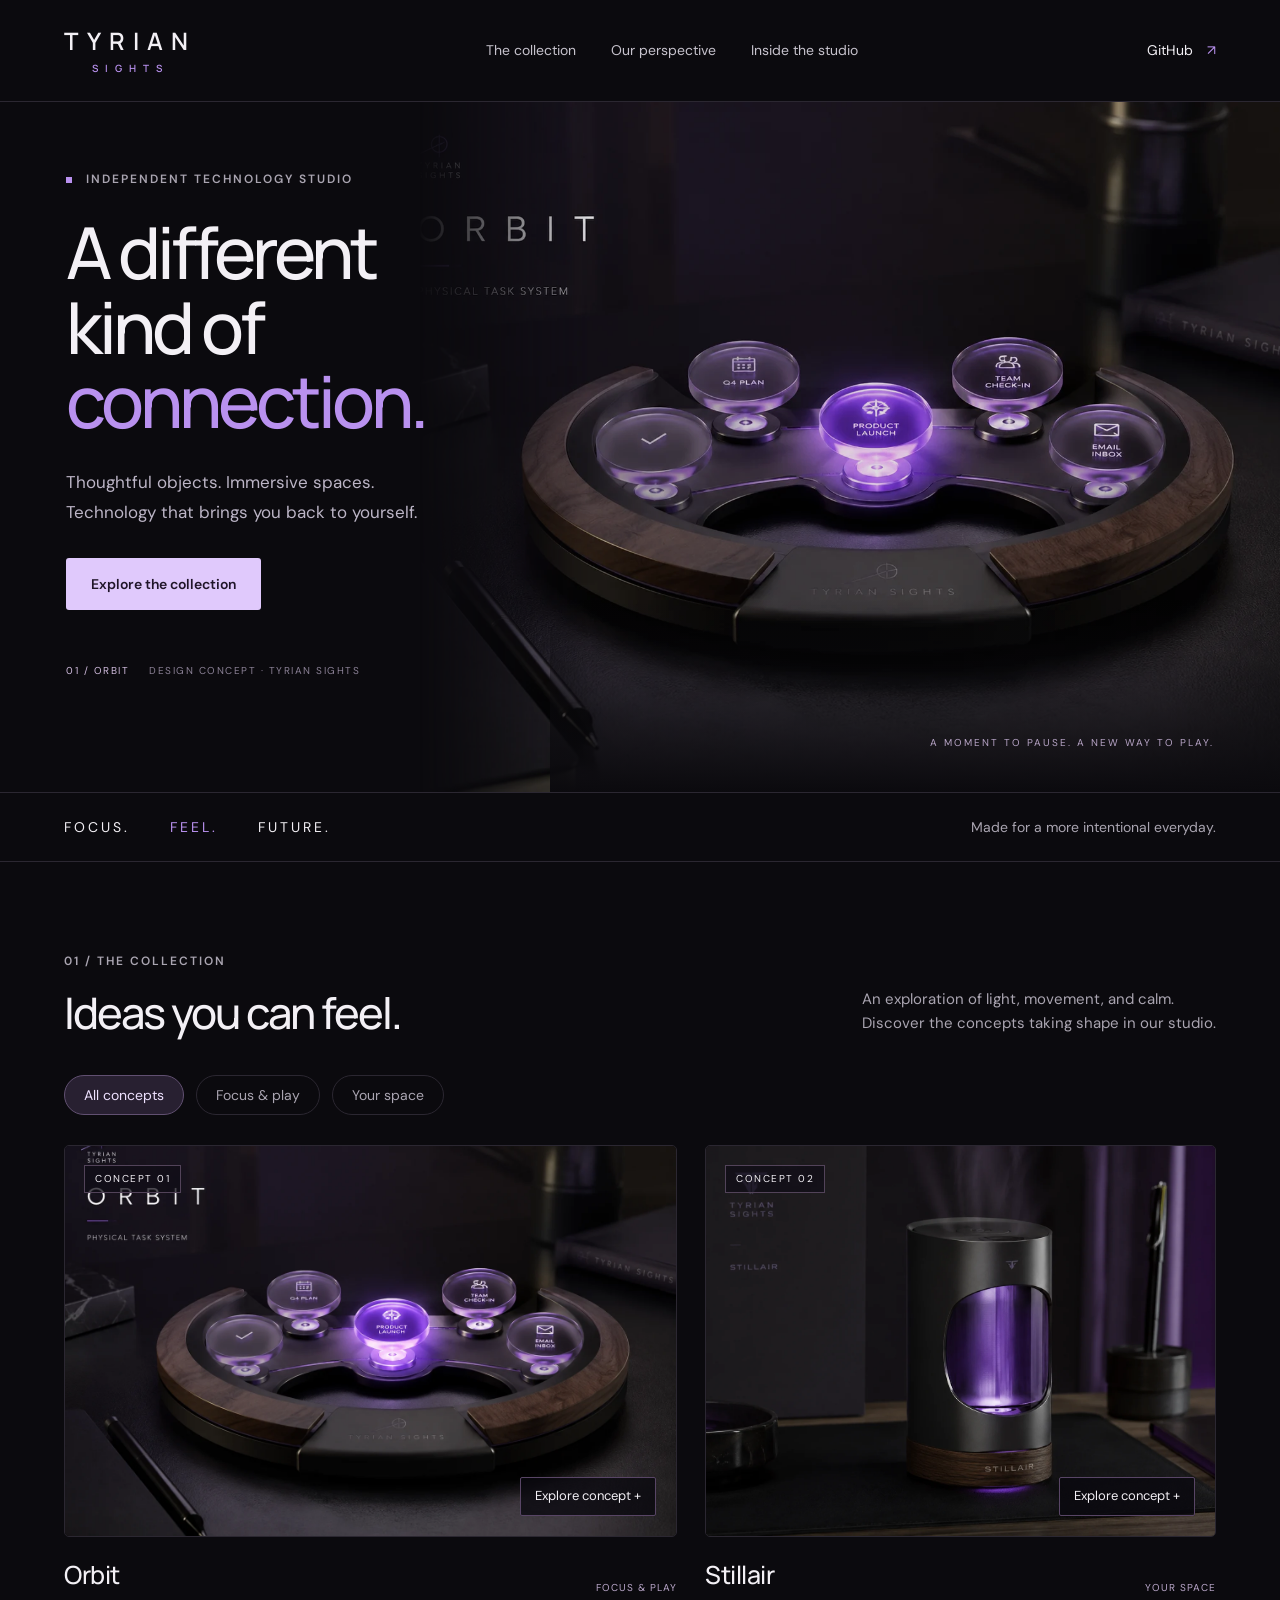
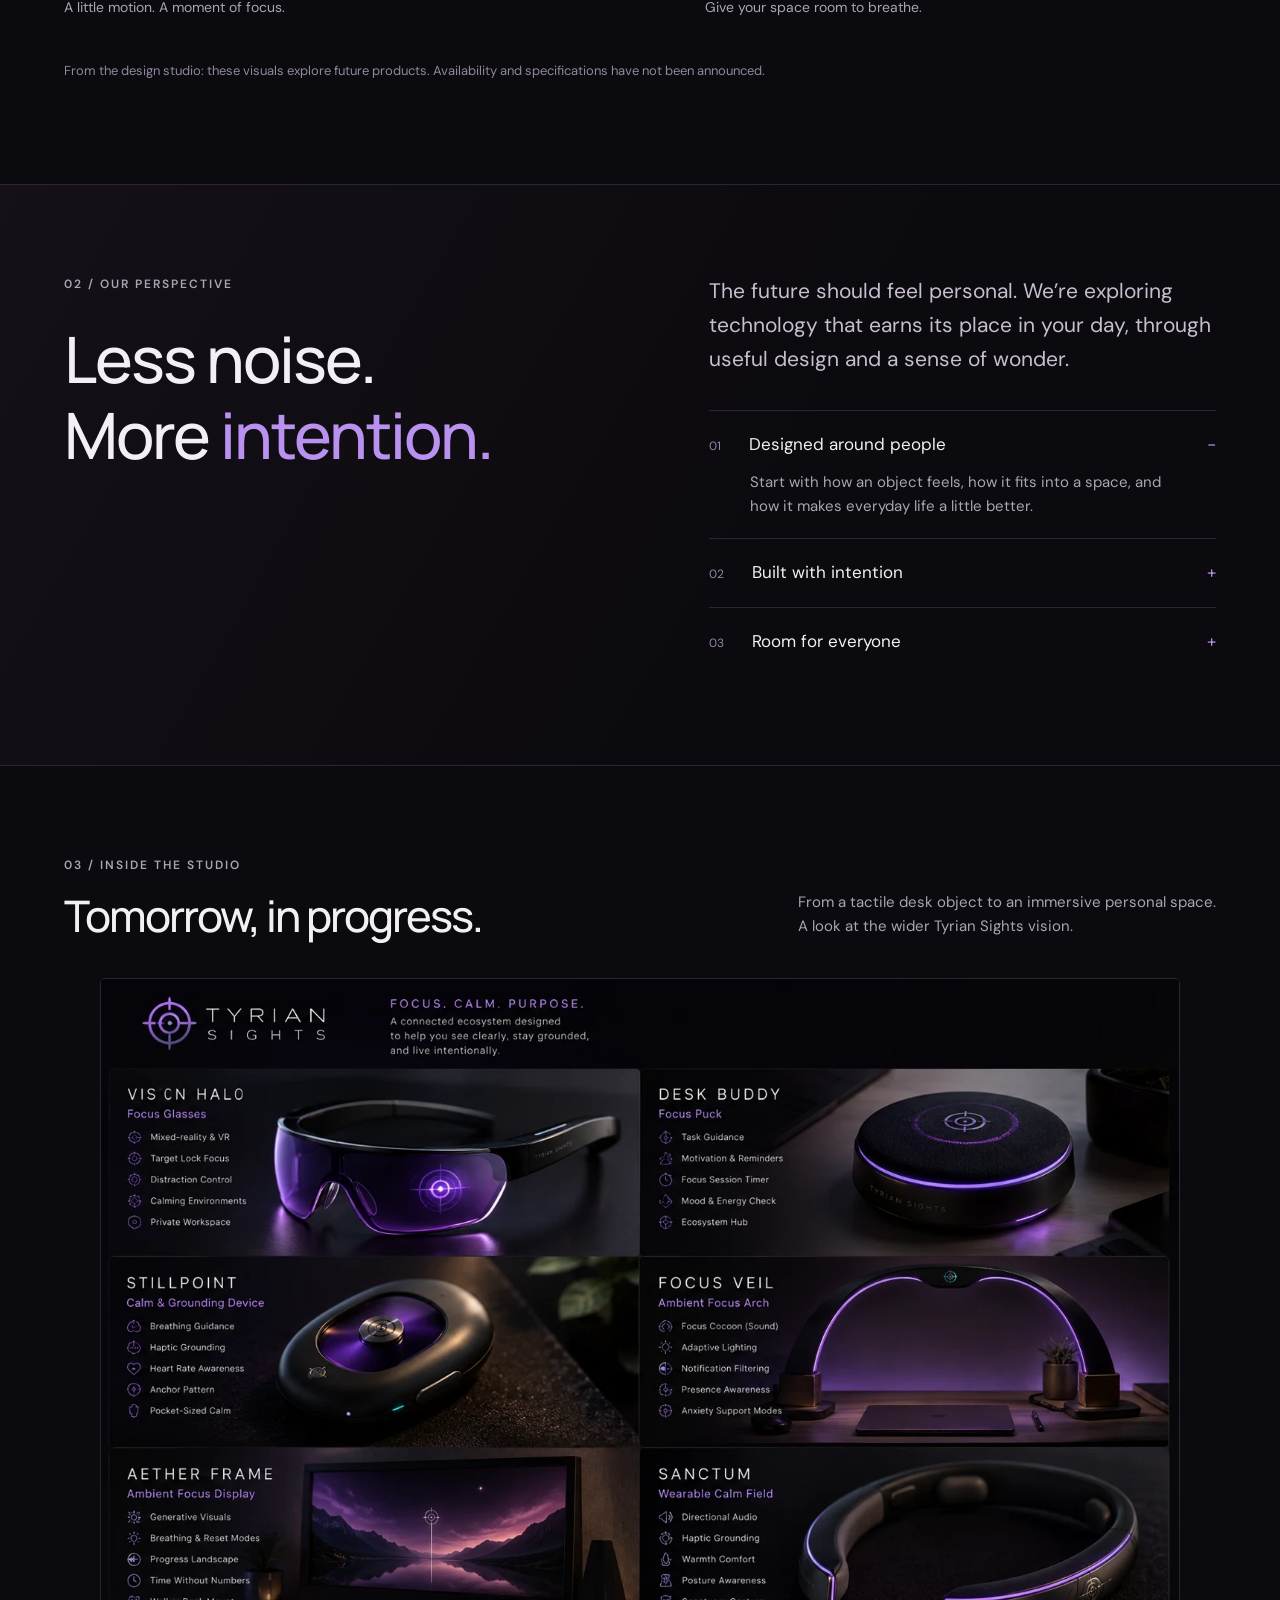
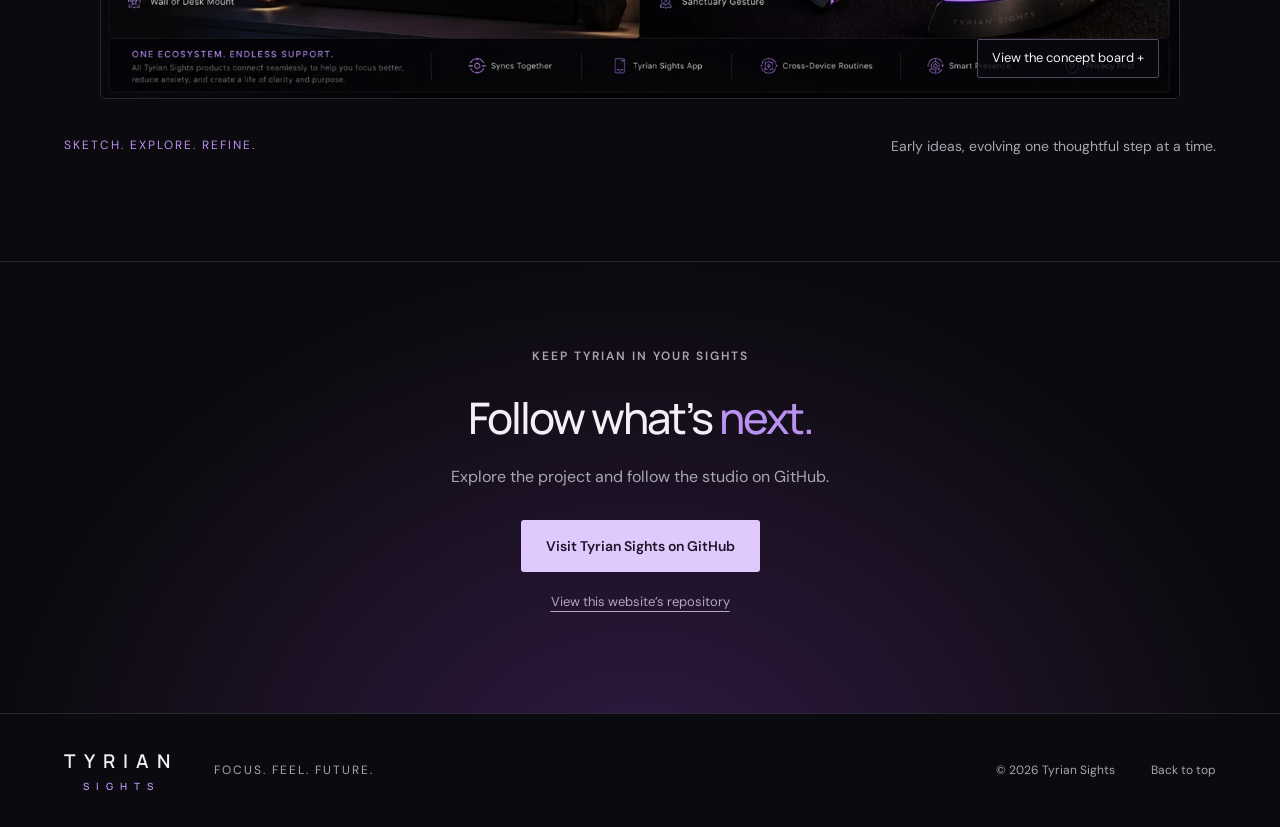
==== docs/index.html @ 35b5b43b "Build responsive Tyrian Sights concept website with supplied artwork" ====
<!doctype html>
<html lang="en"><head><meta charset="utf-8"><meta name="viewport" content="width=device-width,initial-scale=1"><meta name="theme-color" content="#0b0a0e"><title>Tyrian Sights — Focus. Feel. Future.</title><meta name="description" content="Explore Tyrian Sights: thoughtful technology, tactile objects, and future-facing concepts for your personal space."><link rel="icon" href="data:image/svg+xml,%3Csvg xmlns='http://www.w3.org/2000/svg' viewBox='0 0 32 32'%3E%3Crect width='32' height='32' rx='8' fill='%2366023c'/%3E%3Cpath d='M7 9h18v4h-7v13h-4V13H7z' fill='%23efe8ff'/%3E%3C/svg%3E"><link rel="stylesheet" href="style.css"><script src="app.js" defer></script></head>
<body><a class="skip" href="#main">Skip to content</a><header><a class="wordmark" href="#" aria-label="Tyrian Sights home">TYRIAN<span>SIGHTS</span></a><button id="menu" aria-controls="navigation" aria-expanded="false">Menu</button><nav id="navigation" aria-label="Main navigation"><a href="#collection">The collection</a><a href="#philosophy">Our perspective</a><a href="#studio">Inside the studio</a></nav><a class="github" href="https://github.com/TyrianSights" target="_blank" rel="noopener">GitHub <span aria-hidden="true">↗</span></a></header>
<main id="main"><section class="hero"><div class="hero-copy"><p class="eyebrow"><span></span> INDEPENDENT TECHNOLOGY STUDIO</p><h1>A different<br>kind of<br><em>connection.</em></h1><p class="intro">Thoughtful objects. Immersive spaces.<br>Technology that brings you back to yourself.</p><a class="button primary" href="#collection">Explore the collection</a><div class="hero-note"><span>01 / ORBIT</span><span>DESIGN CONCEPT · TYRIAN SIGHTS</span></div></div><div class="hero-art"><img src="assets/orbit.webp" alt="Tyrian Sights Orbit concept: violet illuminated spheres arranged around a dark circular wood-trimmed base" fetchpriority="high" width="1448" height="1086"><span class="art-caption">A MOMENT TO PAUSE. A NEW WAY TO PLAY.</span></div></section>
<div class="manifesto-strip"><span>FOCUS.</span><span>FEEL.</span><span>FUTURE.</span><p>Made for a more intentional everyday.</p></div>
<section id="collection" class="section collection"><div class="section-head"><div><p class="eyebrow">01 / THE COLLECTION</p><h2>Ideas you can feel.</h2></div><p>An exploration of light, movement, and calm.<br>Discover the concepts taking shape in our studio.</p></div><div class="filters" role="group" aria-label="Filter concepts"><button class="active" data-filter="all" aria-pressed="true">All concepts</button><button data-filter="focus" aria-pressed="false">Focus & play</button><button data-filter="space" aria-pressed="false">Your space</button></div><div class="products"><article data-category="focus" class="product large"><button class="image-button" data-product="orbit" aria-label="Explore Orbit concept"><img src="assets/orbit.webp" alt="Orbit illuminated tactile concept" width="1448" height="1086" loading="lazy"><span class="badge">CONCEPT 01</span><span class="view">Explore concept +</span></button><div class="product-meta"><div><h3>Orbit</h3><p>A little motion. A moment of focus.</p></div><span>FOCUS & PLAY</span></div></article><article data-category="space" class="product"><button class="image-button" data-product="stillair" aria-label="Explore Stillair concept"><img src="assets/stillair.webp" alt="Stillair black cylindrical concept with a purple illuminated window on a desk" width="1448" height="1086" loading="lazy"><span class="badge">CONCEPT 02</span><span class="view">Explore concept +</span></button><div class="product-meta"><div><h3>Stillair</h3><p>Give your space room to breathe.</p></div><span>YOUR SPACE</span></div></article></div><p class="availability">From the design studio: these visuals explore future products. Availability and specifications have not been announced.</p></section>
<section id="philosophy" class="philosophy section"><div><p class="eyebrow">02 / OUR PERSPECTIVE</p><h2>Less noise.<br>More <em>intention.</em></h2></div><div class="principles"><p class="lead">The future should feel personal. We’re exploring technology that earns its place in your day, through useful design and a sense of wonder.</p><details open><summary><span>01</span> Designed around people</summary><p>Start with how an object feels, how it fits into a space, and how it makes everyday life a little better.</p></details><details><summary><span>02</span> Built with intention</summary><p>Consider materials, usefulness, and longevity from the first sketch. Make fewer things, with more care.</p></details><details><summary><span>03</span> Room for everyone</summary><p>Inclusive thinking belongs in the design process. Different perspectives help us imagine more useful possibilities.</p></details></div></section>
<section id="studio" class="section studio"><div class="section-head"><div><p class="eyebrow">03 / INSIDE THE STUDIO</p><h2>Tomorrow, in progress.</h2></div><p>From a tactile desk object to an immersive personal space.<br>A look at the wider Tyrian Sights vision.</p></div><button class="studio-image image-button" data-product="collection" aria-label="Open the Tyrian Sights concept board"><img src="assets/collection.webp" alt="Tyrian Sights concept board featuring Vision Halo, Desk Buddy, Stillpoint, Focus Veil, Aether Frame, and Sanctum" width="1536" height="1024" loading="lazy"><span class="view">View the concept board +</span></button><div class="studio-footer"><span>SKETCH. EXPLORE. REFINE.</span><p>Early ideas, evolving one thoughtful step at a time.</p></div></section>
<section class="connect section"><p class="eyebrow">KEEP TYRIAN IN YOUR SIGHTS</p><h2>Follow what’s <em>next.</em></h2><p>Explore the project and follow the studio on GitHub.</p><a class="button primary" href="https://github.com/TyrianSights" target="_blank" rel="noopener">Visit Tyrian Sights on GitHub</a><a class="repo-link" href="https://github.com/TyrianSights/tyriansights.github.io" target="_blank" rel="noopener">View this website’s repository</a></section></main>
<footer><a class="wordmark" href="#">TYRIAN<span>SIGHTS</span></a><p>FOCUS. FEEL. FUTURE.</p><span>© <span id="year">2026</span> Tyrian Sights</span><a href="#main">Back to top</a></footer>
<dialog id="concept-dialog" aria-labelledby="dialog-title"><button class="close" aria-label="Close concept details">×</button><img id="dialog-image" alt=""><div class="dialog-copy"><p class="eyebrow">TYRIAN SIGHTS / DESIGN EXPLORATION</p><h2 id="dialog-title"></h2><p id="dialog-description"></p><p class="availability">Concept imagery. Features, materials, and availability remain in development.</p></div></dialog></body></html>
---- docs/style.css ----
@import url('https://fonts.googleapis.com/css2?family=DM+Sans:wght@400;500;600;700&family=Manrope:wght@400;500;600;700;800&display=swap');
:root{color-scheme:dark;--bg:#0b0a0e;--text:#f3f0f5;--muted:#aaa5b1;--line:#2b2731;--accent:#b991ef}*{box-sizing:border-box}html{scroll-behavior:smooth;scroll-padding-top:95px}body{margin:0;background:var(--bg);color:var(--text);font-family:'DM Sans',sans-serif;font-size:16px;line-height:1.6}a{color:inherit;text-decoration:none}button{font:inherit;cursor:pointer}button,a,summary{-webkit-tap-highlight-color:transparent}a:focus-visible,button:focus-visible,summary:focus-visible{outline:2px solid var(--accent);outline-offset:6px}button{color:inherit}header{height:102px;padding:0 5%;display:flex;align-items:center;gap:50px;border-bottom:1px solid var(--line);background:var(--bg)}.wordmark{font-family:Manrope,sans-serif;font-size:24px;letter-spacing:8px;font-weight:600;line-height:1.2}.wordmark span{display:block;font-size:10px;letter-spacing:7px;text-align:center;color:var(--accent);margin-top:7px}nav{display:flex;gap:35px;margin:auto;font-size:14px;color:#c7c3cd}nav a:hover,.github:hover{color:var(--accent)}.github{font-size:14px}.github span{margin-left:10px;color:var(--accent)}#menu{display:none}.hero{max-width:1800px;margin:auto;min-height:690px;display:grid;grid-template-columns:43% 57%;position:relative;overflow:hidden}.hero-copy{padding:68px 0 42px 12%;z-index:1}.eyebrow{font-size:12px;font-weight:600;letter-spacing:2px;color:var(--muted);margin:0 0 26px}.eyebrow span{display:inline-block;width:6px;height:6px;background:var(--accent);margin-right:9px}.hero h1{font-family:Manrope,sans-serif;font-size:clamp(56px,5.6vw,90px);line-height:1.04;letter-spacing:-4px;font-weight:500;margin:0 0 28px}em{font-style:normal;color:var(--accent)}.intro{color:#bcb5c6;font-size:17px;line-height:1.8;margin-bottom:30px}.button{display:inline-flex;align-items:center;justify-content:center;padding:15px 25px;font-size:14px;font-weight:600;border-radius:3px;transition:background .2s,transform .2s}.primary{background:#e0c9fc;color:#201529}.primary:hover{background:#f0e1ff;transform:translateY(-2px)}.hero-art{position:relative;align-self:stretch;display:flex;align-items:center}.hero-art img{width:118%;height:100%;object-fit:cover;object-position:60% center;position:absolute;right:0;opacity:.88;mask-image:linear-gradient(to right,transparent,black 20%)}.hero-art:after{content:'';position:absolute;inset:0;pointer-events:none;background:linear-gradient(0deg,var(--bg),transparent 28%)}.hero-note{margin-top:53px;display:flex;gap:20px;font-size:10px;letter-spacing:1.5px;color:#8b8196}.hero-note span:first-child{color:#d2bddf}.art-caption{position:absolute;bottom:41px;right:9%;font-size:10px;letter-spacing:2px;z-index:1;color:#b7a4c6}.manifesto-strip{border-top:1px solid var(--line);border-bottom:1px solid var(--line);display:flex;align-items:center;gap:40px;padding:23px 5%;font-size:14px;letter-spacing:3px}.manifesto-strip span:nth-child(2){color:var(--accent)}.manifesto-strip p{margin:0 0 0 auto;color:var(--muted);font-size:14px;letter-spacing:0}.section{padding:90px 5%;max-width:1600px;margin:auto}.section-head{display:flex;align-items:end;justify-content:space-between;gap:30px;margin-bottom:36px}.section-head .eyebrow{margin-bottom:15px}h2{font-family:Manrope,sans-serif;font-size:clamp(34px,3.4vw,54px);font-weight:500;letter-spacing:-2px;line-height:1.2;margin:0}.section-head>p{color:var(--muted);font-size:15px;margin:0 0 4px}.filters{display:flex;gap:12px;margin:30px 0}.filters button{background:transparent;border:1px solid var(--line);padding:8px 19px;border-radius:30px;color:var(--muted);font-size:14px}.filters button.active{background:#282031;border-color:#615071;color:#eee1ff}.products{display:grid;grid-template-columns:1.2fr 1fr;gap:28px}.image-button{border:1px solid var(--line);padding:0;position:relative;background:#131116;display:block;width:100%;overflow:hidden;text-align:left;border-radius:5px}.image-button img{display:block;width:100%;height:390px;object-fit:cover;transition:transform .6s}.image-button:hover img{transform:scale(1.025)}.badge{position:absolute;top:19px;left:19px;background:#100d17b8;border:1px solid #524359;padding:5px 10px;font-size:10px;letter-spacing:1.5px}.view{position:absolute;bottom:20px;right:20px;font-size:13px;background:#0a080fc9;border:1px solid #584565;padding:8px 14px;border-radius:2px}.product-meta{display:flex;justify-content:space-between;align-items:center;padding:20px 0}h3{font:500 25px Manrope,sans-serif;margin:0 0 4px;letter-spacing:-.5px}.product-meta p{margin:0;color:var(--muted);font-size:14px}.product-meta>span{font-size:10px;letter-spacing:1px;color:#baa7ca}.availability{font-size:13px;color:#92879d;margin-top:22px;max-width:800px}.philosophy{border-top:1px solid var(--line);border-bottom:1px solid var(--line);display:grid;grid-template-columns:1fr 1fr;gap:12%;background:linear-gradient(120deg,#161019,var(--bg) 60%)}.philosophy h2{font-size:clamp(45px,5vw,70px)}.lead{font-size:21px;line-height:1.6;color:#c8becf;margin-top:0;margin-bottom:34px}details{border-top:1px solid var(--line);padding:20px 0}summary{font-size:17px;cursor:pointer;list-style:none}summary:after{content:'+';float:right;color:var(--accent)}details[open] summary:after{content:'−'}summary span{font-size:12px;color:#9a83ab;margin-right:23px}details p{color:var(--muted);font-size:15px;margin:12px 28px 0 41px}.studio-image{max-width:1080px;margin:auto}.studio-image img{height:auto}.studio-footer{display:flex;justify-content:space-between;align-items:center;margin-top:22px}.studio-footer span{font-size:12px;letter-spacing:2px;color:var(--accent)}.studio-footer p{font-size:14px;color:var(--muted)}.connect{text-align:center;border-top:1px solid var(--line);padding-block:85px 100px;background:radial-gradient(ellipse at 50% 120%,#321a43,transparent 70%)}.connect>p:not(.eyebrow){color:var(--muted);margin:20px 0 30px}.repo-link{display:block;font-size:13px;color:#b6a6c1;text-decoration:underline;text-underline-offset:5px;margin-top:20px}footer{padding:35px 5%;border-top:1px solid var(--line);display:flex;align-items:center;gap:36px;font-size:12px;color:var(--muted)}footer .wordmark{font-size:19px;color:var(--text)}footer p{letter-spacing:2px;margin-right:auto}dialog{border:1px solid #5a456b;border-radius:8px;padding:0;background:#100d15;color:var(--text);width:min(850px,92vw);max-height:90vh}dialog::backdrop{background:#000c;backdrop-filter:blur(8px)}dialog>img{display:block;width:100%;max-height:54vh;object-fit:contain;background:#09080b}.dialog-copy{padding:30px}.dialog-copy .eyebrow{margin-bottom:13px}.dialog-copy>p{color:var(--muted)}.close{position:absolute;right:15px;top:15px;border:1px solid #867190;background:#100d15;border-radius:50%;width:42px;height:42px;font-size:27px;z-index:2}.skip{position:fixed;left:20px;top:-100px;background:var(--accent);color:#111;padding:10px;z-index:10}.skip:focus{top:10px}[hidden]{display:none!important}body.modal-open{overflow:hidden}@media(min-width:1600px){.hero{min-height:790px}.hero-copy{padding-top:100px}}@media(max-width:900px){header{gap:25px}nav{gap:20px}.hero{min-height:620px;grid-template-columns:49% 51%}.hero h1{font-size:60px;letter-spacing:-3px}.hero-copy{padding-top:60px}.hero-art img{width:130%;object-position:62%}.hero-note{flex-direction:column;gap:5px}.art-caption{display:none}.section{padding-block:65px}.section-head{align-items:start;flex-direction:column;gap:20px}.image-button img{height:300px}.studio-image img{height:auto}.product-meta{align-items:start;gap:12px;flex-direction:column}.philosophy{gap:8%}.manifesto-strip{gap:20px}.manifesto-strip p{font-size:12px}footer{flex-wrap:wrap}footer p{display:none}footer>span{margin-left:auto}}@media(max-width:600px){header{height:84px;padding-inline:6%;gap:20px}.wordmark{font-size:21px}.github{margin-left:auto}.hero{display:flex;flex-direction:column;min-height:0}.hero-copy{padding:45px 6% 0}.hero h1{font-size:62px}.hero h1 br:nth-child(2){display:none}.eyebrow{font-size:10px;letter-spacing:1.5px}.hero-note{margin-top:27px;flex-direction:row;font-size:9px}.hero-art{height:340px;margin-top:12px}.hero-art img{width:100%;height:100%;object-position:center;mask-image:linear-gradient(to bottom,transparent,black 12%)}.intro{font-size:16px}.manifesto-strip{justify-content:space-between;padding:20px 6%;font-size:12px;gap:10px}.manifesto-strip p{display:none}.section{padding:55px 6%}.section-head>p br{display:none}.products{grid-template-columns:1fr;gap:24px}.image-button img{height:auto}.product-meta{flex-direction:row;align-items:center}.product-meta>span{font-size:9px}.filters{gap:7px}.filters button{padding:8px 13px;font-size:13px}.philosophy{grid-template-columns:1fr;gap:35px}.philosophy h2{font-size:48px}.lead{font-size:19px}.studio-footer{flex-direction:column;align-items:start}.studio-footer p{margin:8px 0}.studio-image .view{font-size:11px;bottom:10px;right:10px}.connect h2{font-size:38px}footer{padding:30px 6%;gap:25px}footer>a:last-child{width:100%}#menu{display:block;background:transparent;border:0;color:var(--muted);font-size:13px;padding:10px 0;margin-left:auto}.github{margin-left:0;font-size:13px}nav{display:none;position:absolute;top:84px;left:0;right:0;z-index:5;background:#16111c;padding:25px 6%;border-bottom:1px solid var(--line)}nav.open{display:flex;flex-direction:column}.dialog-copy{padding:22px}dialog h2{font-size:32px}}
@media(prefers-reduced-motion:reduce){html{scroll-behavior:auto}*,*:before,*:after{transition:none!important}}
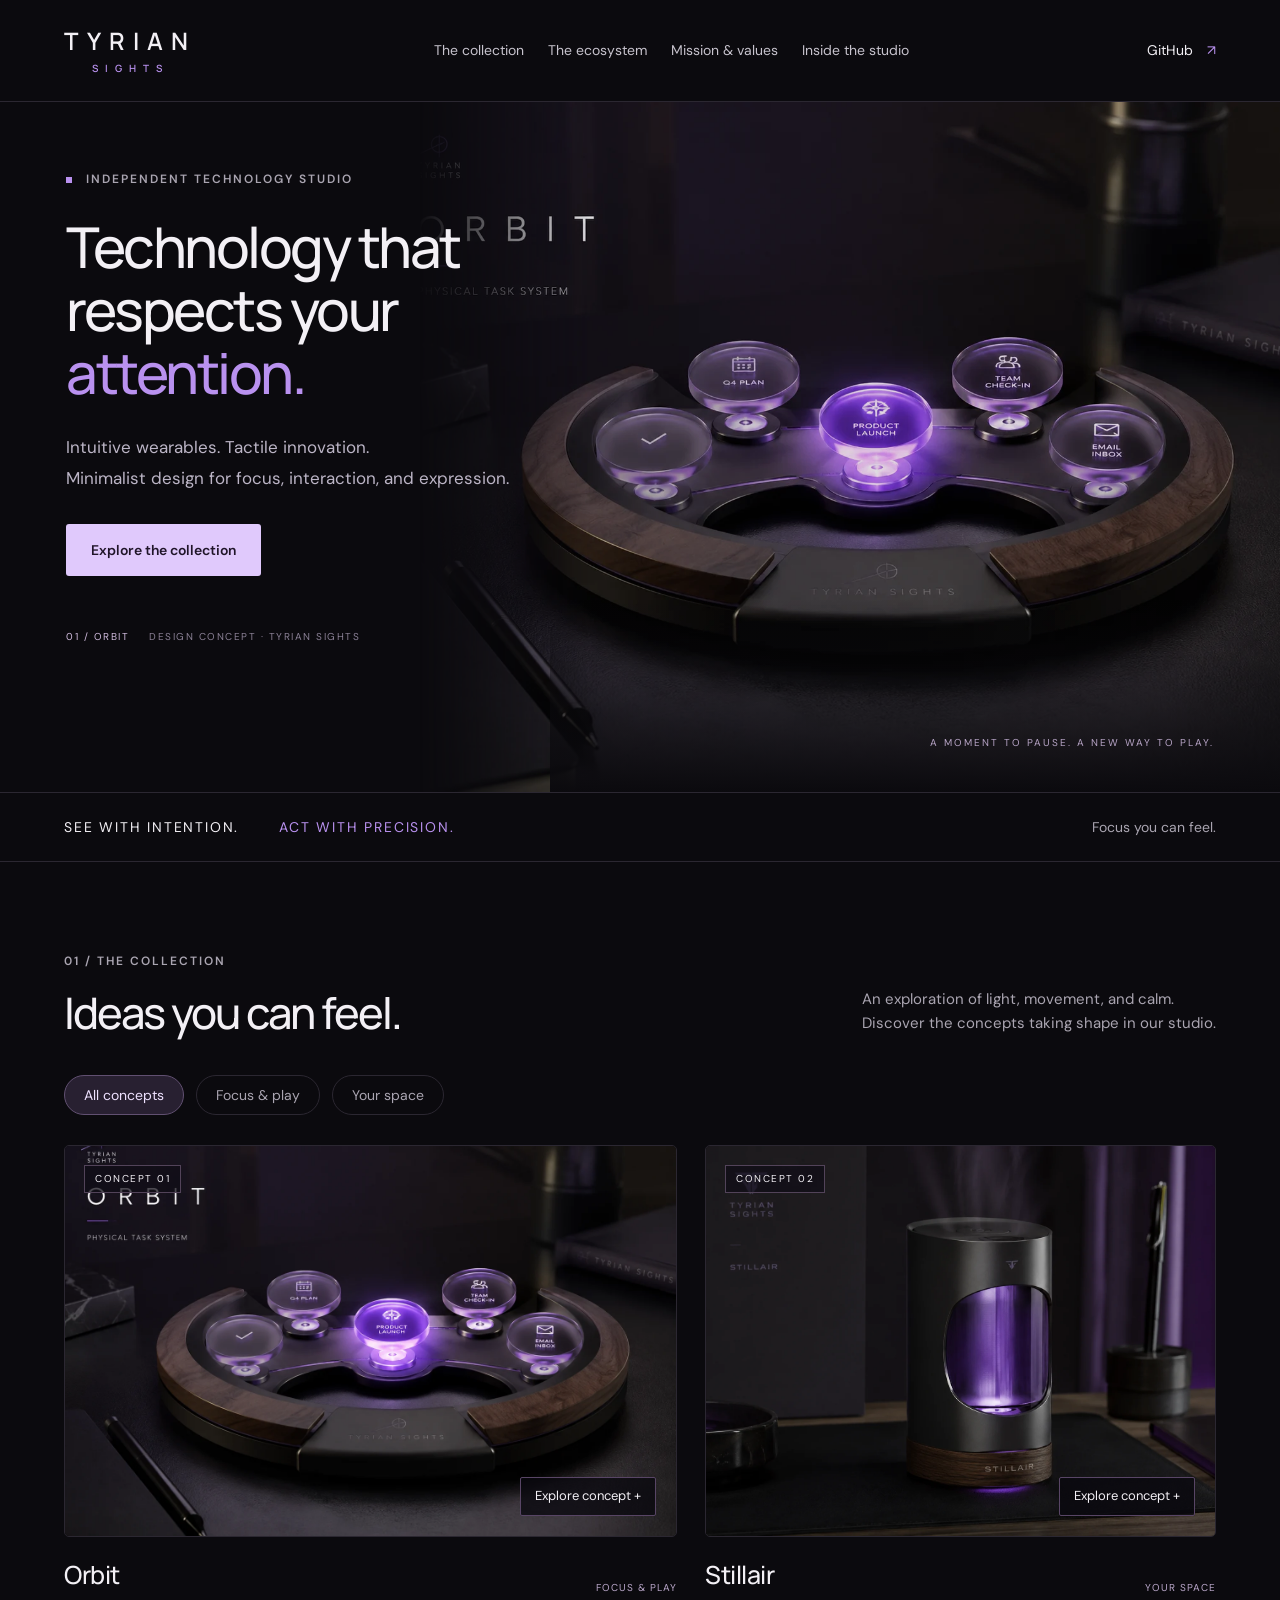
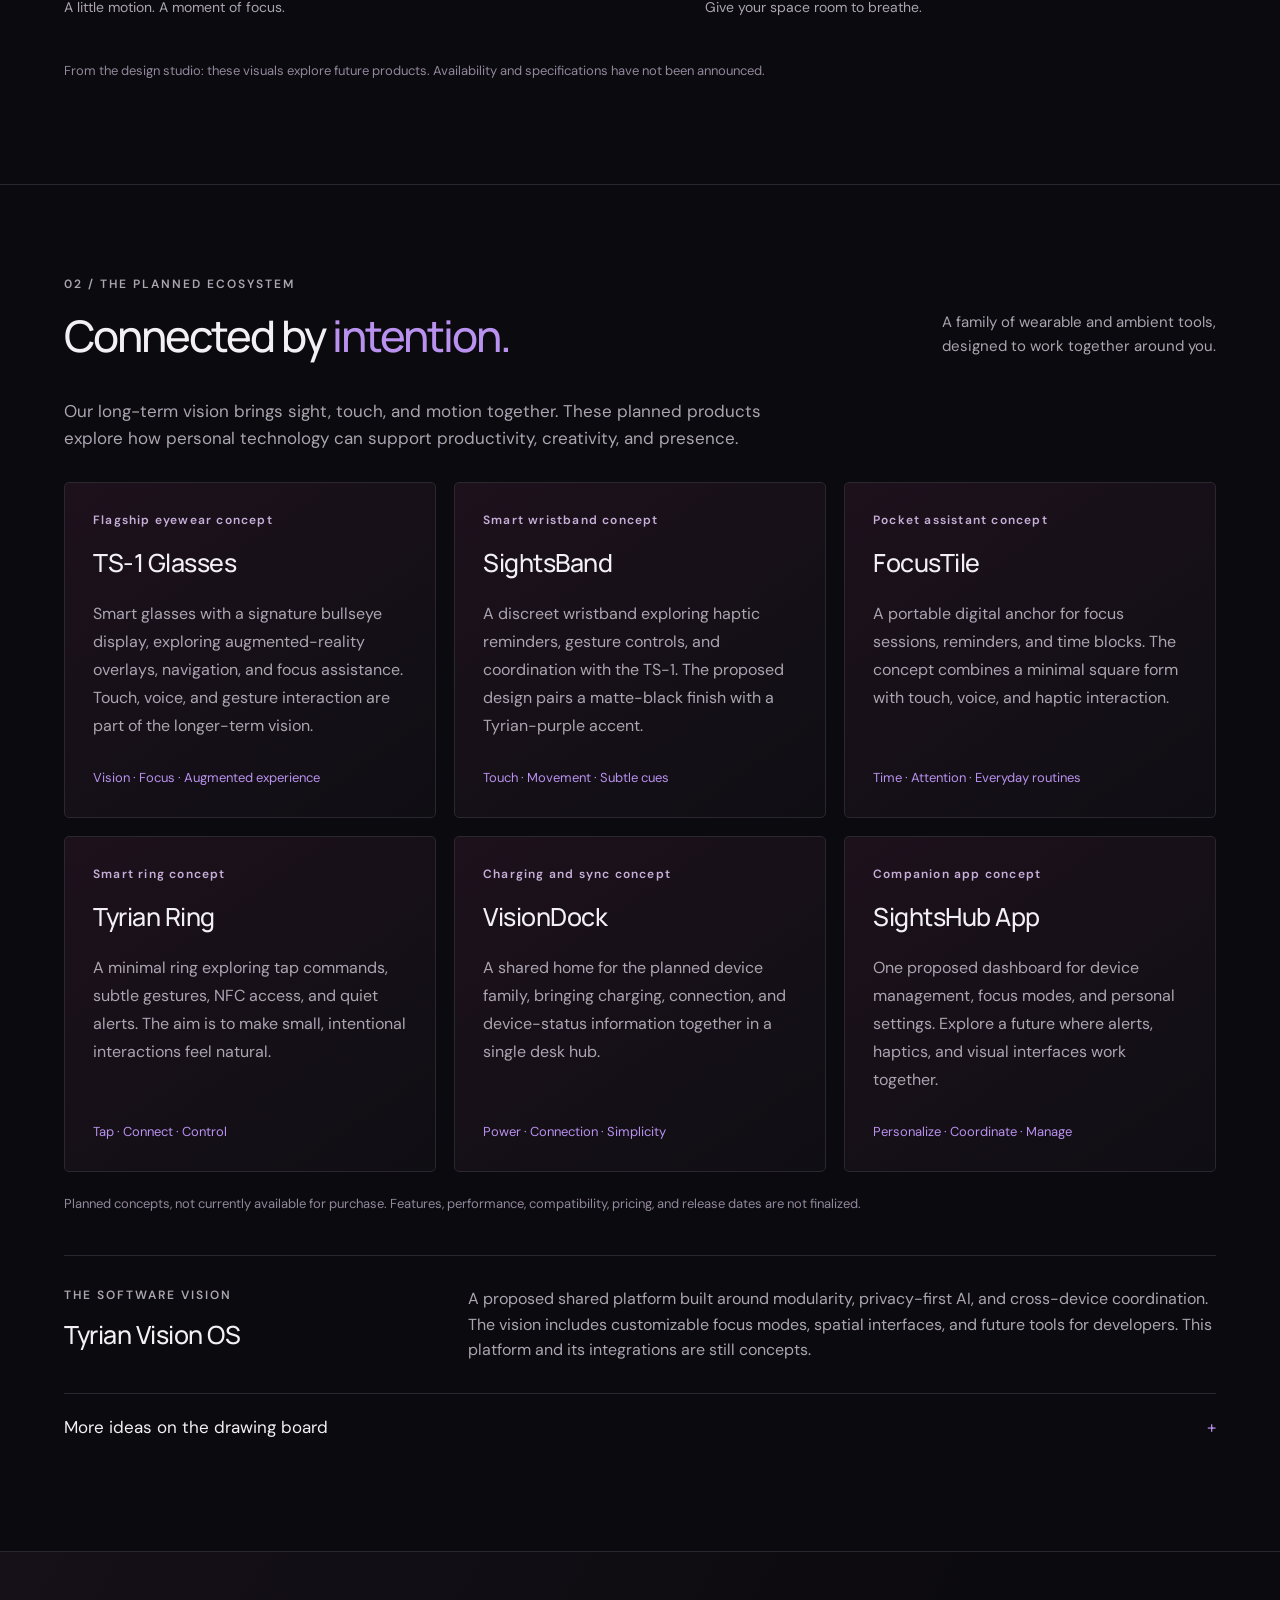
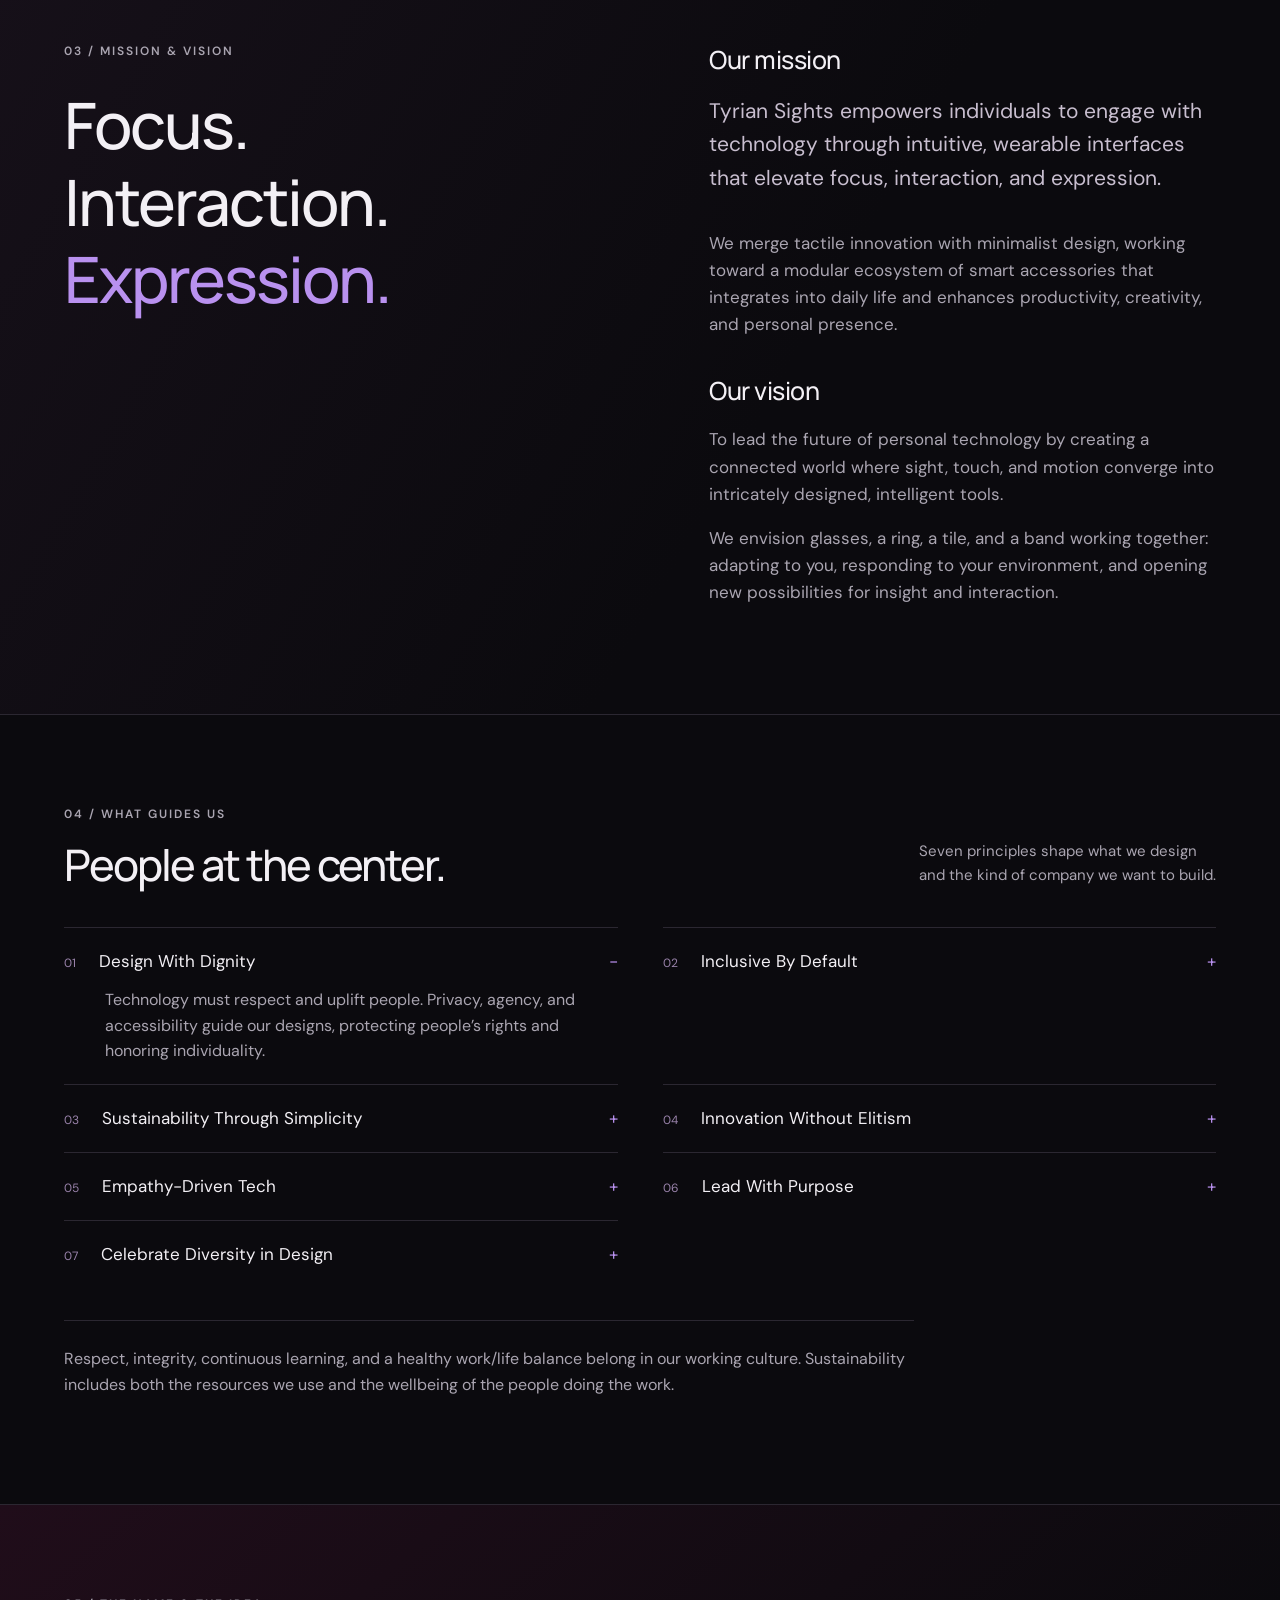
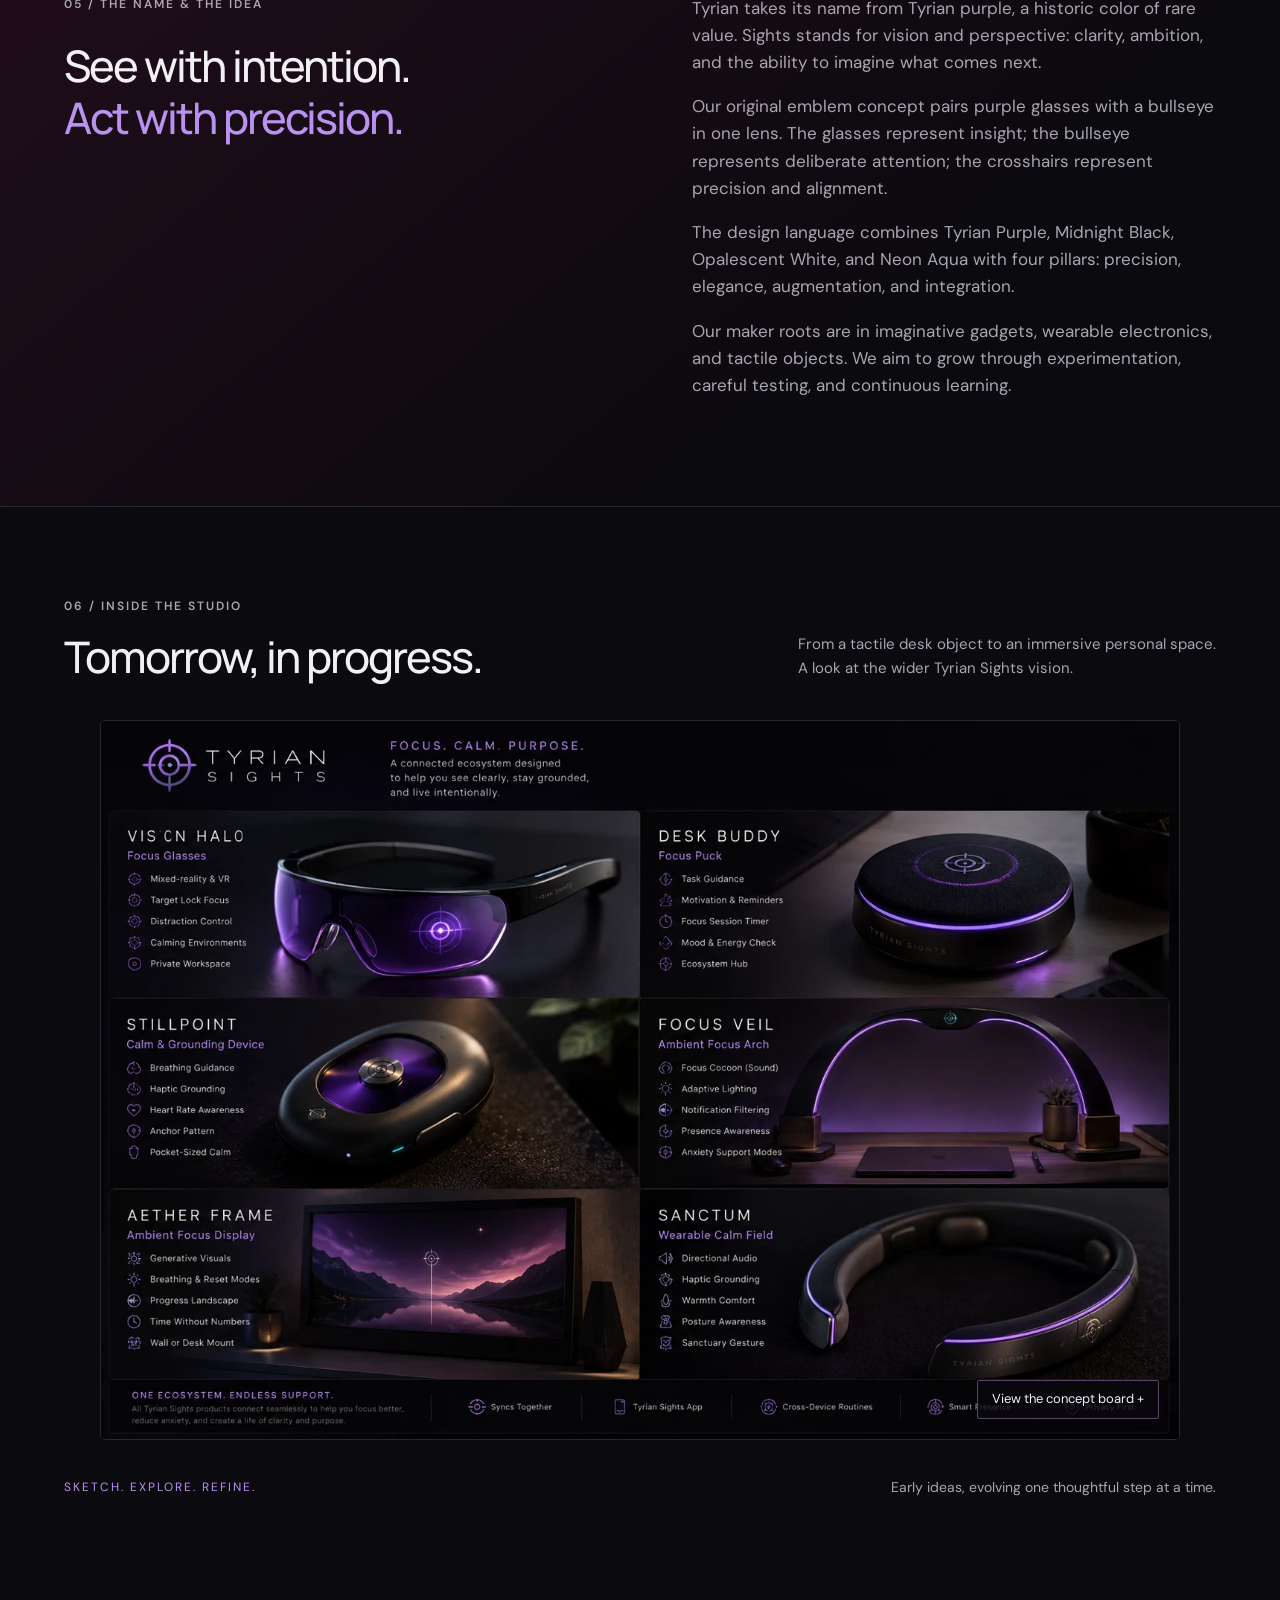
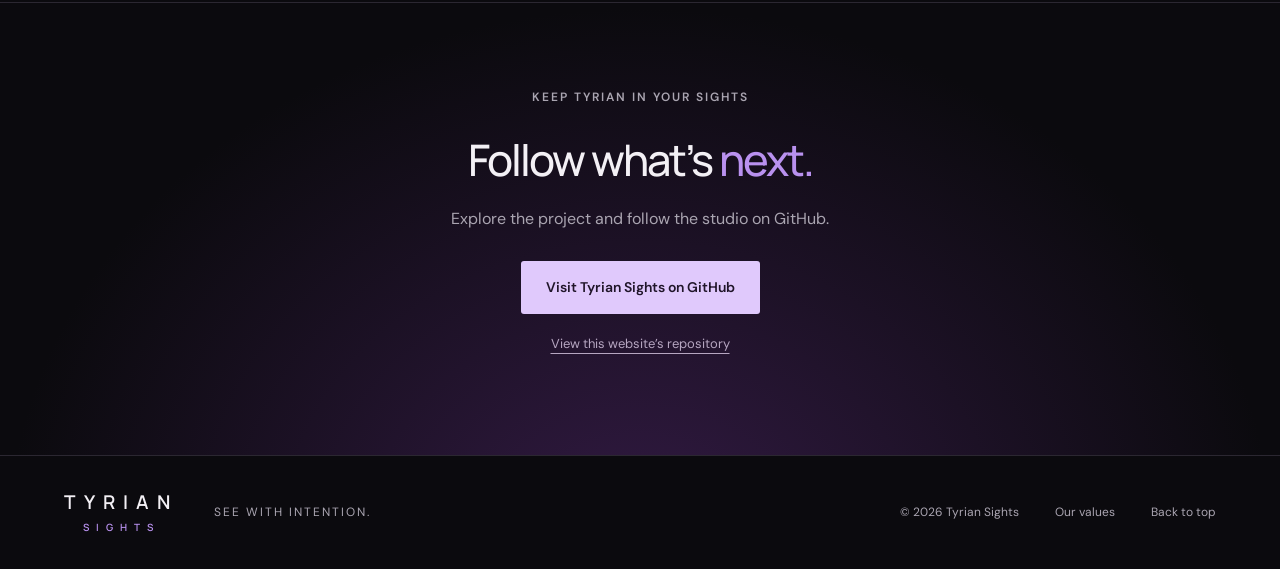
==== commit 4fac7851: "Add Tyrian Sights mission, values, brand story, and planned product ecosystem" ====
--- a/docs/index.html
+++ b/docs/index.html
@@ -1,11 +1,14 @@
 <!doctype html>
-<html lang="en"><head><meta charset="utf-8"><meta name="viewport" content="width=device-width,initial-scale=1"><meta name="theme-color" content="#0b0a0e"><title>Tyrian Sights — Focus. Feel. Future.</title><meta name="description" content="Explore Tyrian Sights: thoughtful technology, tactile objects, and future-facing concepts for your personal space."><link rel="icon" href="data:image/svg+xml,%3Csvg xmlns='http://www.w3.org/2000/svg' viewBox='0 0 32 32'%3E%3Crect width='32' height='32' rx='8' fill='%2366023c'/%3E%3Cpath d='M7 9h18v4h-7v13h-4V13H7z' fill='%23efe8ff'/%3E%3C/svg%3E"><link rel="stylesheet" href="style.css"><script src="app.js" defer></script></head>
-<body><a class="skip" href="#main">Skip to content</a><header><a class="wordmark" href="#" aria-label="Tyrian Sights home">TYRIAN<span>SIGHTS</span></a><button id="menu" aria-controls="navigation" aria-expanded="false">Menu</button><nav id="navigation" aria-label="Main navigation"><a href="#collection">The collection</a><a href="#philosophy">Our perspective</a><a href="#studio">Inside the studio</a></nav><a class="github" href="https://github.com/TyrianSights" target="_blank" rel="noopener">GitHub <span aria-hidden="true">↗</span></a></header>
-<main id="main"><section class="hero"><div class="hero-copy"><p class="eyebrow"><span></span> INDEPENDENT TECHNOLOGY STUDIO</p><h1>A different<br>kind of<br><em>connection.</em></h1><p class="intro">Thoughtful objects. Immersive spaces.<br>Technology that brings you back to yourself.</p><a class="button primary" href="#collection">Explore the collection</a><div class="hero-note"><span>01 / ORBIT</span><span>DESIGN CONCEPT · TYRIAN SIGHTS</span></div></div><div class="hero-art"><img src="assets/orbit.webp" alt="Tyrian Sights Orbit concept: violet illuminated spheres arranged around a dark circular wood-trimmed base" fetchpriority="high" width="1448" height="1086"><span class="art-caption">A MOMENT TO PAUSE. A NEW WAY TO PLAY.</span></div></section>
-<div class="manifesto-strip"><span>FOCUS.</span><span>FEEL.</span><span>FUTURE.</span><p>Made for a more intentional everyday.</p></div>
+<html lang="en"><head><meta charset="utf-8"><meta name="viewport" content="width=device-width,initial-scale=1"><meta name="theme-color" content="#0b0a0e"><title>Tyrian Sights — Technology That Respects Your Attention.</title><meta name="description" content="Technology that respects your attention. Explore the Tyrian Sights mission, values, tactile concepts, and planned ecosystem of wearable accessories."><link rel="icon" href="data:image/svg+xml,%3Csvg xmlns='http://www.w3.org/2000/svg' viewBox='0 0 32 32'%3E%3Crect width='32' height='32' rx='8' fill='%2366023c'/%3E%3Cpath d='M7 9h18v4h-7v13h-4V13H7z' fill='%23efe8ff'/%3E%3C/svg%3E"><link rel="stylesheet" href="style.css"><script src="app.js" defer></script></head>
+<body><a class="skip" href="#main">Skip to content</a><header><a class="wordmark" href="#" aria-label="Tyrian Sights home">TYRIAN<span>SIGHTS</span></a><button id="menu" aria-controls="navigation" aria-expanded="false">Menu</button><nav id="navigation" aria-label="Main navigation"><a href="#collection">The collection</a><a href="#ecosystem">The ecosystem</a><a href="#philosophy">Mission & values</a><a href="#studio">Inside the studio</a></nav><a class="github" href="https://github.com/TyrianSights" target="_blank" rel="noopener">GitHub <span aria-hidden="true">↗</span></a></header>
+<main id="main"><section class="hero"><div class="hero-copy"><p class="eyebrow"><span></span> INDEPENDENT TECHNOLOGY STUDIO</p><h1>Technology that<br>respects your<br><em>attention.</em></h1><p class="intro">Intuitive wearables. Tactile innovation.<br>Minimalist design for focus, interaction, and expression.</p><a class="button primary" href="#collection">Explore the collection</a><div class="hero-note"><span>01 / ORBIT</span><span>DESIGN CONCEPT · TYRIAN SIGHTS</span></div></div><div class="hero-art"><img src="assets/orbit.webp" alt="Tyrian Sights Orbit concept: violet illuminated spheres arranged around a dark circular wood-trimmed base" fetchpriority="high" width="1448" height="1086"><span class="art-caption">A MOMENT TO PAUSE. A NEW WAY TO PLAY.</span></div></section>
+<div class="manifesto-strip"><span>SEE WITH INTENTION.</span><span>ACT WITH PRECISION.</span><p>Focus you can feel.</p></div>
 <section id="collection" class="section collection"><div class="section-head"><div><p class="eyebrow">01 / THE COLLECTION</p><h2>Ideas you can feel.</h2></div><p>An exploration of light, movement, and calm.<br>Discover the concepts taking shape in our studio.</p></div><div class="filters" role="group" aria-label="Filter concepts"><button class="active" data-filter="all" aria-pressed="true">All concepts</button><button data-filter="focus" aria-pressed="false">Focus & play</button><button data-filter="space" aria-pressed="false">Your space</button></div><div class="products"><article data-category="focus" class="product large"><button class="image-button" data-product="orbit" aria-label="Explore Orbit concept"><img src="assets/orbit.webp" alt="Orbit illuminated tactile concept" width="1448" height="1086" loading="lazy"><span class="badge">CONCEPT 01</span><span class="view">Explore concept +</span></button><div class="product-meta"><div><h3>Orbit</h3><p>A little motion. A moment of focus.</p></div><span>FOCUS & PLAY</span></div></article><article data-category="space" class="product"><button class="image-button" data-product="stillair" aria-label="Explore Stillair concept"><img src="assets/stillair.webp" alt="Stillair black cylindrical concept with a purple illuminated window on a desk" width="1448" height="1086" loading="lazy"><span class="badge">CONCEPT 02</span><span class="view">Explore concept +</span></button><div class="product-meta"><div><h3>Stillair</h3><p>Give your space room to breathe.</p></div><span>YOUR SPACE</span></div></article></div><p class="availability">From the design studio: these visuals explore future products. Availability and specifications have not been announced.</p></section>
-<section id="philosophy" class="philosophy section"><div><p class="eyebrow">02 / OUR PERSPECTIVE</p><h2>Less noise.<br>More <em>intention.</em></h2></div><div class="principles"><p class="lead">The future should feel personal. We’re exploring technology that earns its place in your day, through useful design and a sense of wonder.</p><details open><summary><span>01</span> Designed around people</summary><p>Start with how an object feels, how it fits into a space, and how it makes everyday life a little better.</p></details><details><summary><span>02</span> Built with intention</summary><p>Consider materials, usefulness, and longevity from the first sketch. Make fewer things, with more care.</p></details><details><summary><span>03</span> Room for everyone</summary><p>Inclusive thinking belongs in the design process. Different perspectives help us imagine more useful possibilities.</p></details></div></section>
-<section id="studio" class="section studio"><div class="section-head"><div><p class="eyebrow">03 / INSIDE THE STUDIO</p><h2>Tomorrow, in progress.</h2></div><p>From a tactile desk object to an immersive personal space.<br>A look at the wider Tyrian Sights vision.</p></div><button class="studio-image image-button" data-product="collection" aria-label="Open the Tyrian Sights concept board"><img src="assets/collection.webp" alt="Tyrian Sights concept board featuring Vision Halo, Desk Buddy, Stillpoint, Focus Veil, Aether Frame, and Sanctum" width="1536" height="1024" loading="lazy"><span class="view">View the concept board +</span></button><div class="studio-footer"><span>SKETCH. EXPLORE. REFINE.</span><p>Early ideas, evolving one thoughtful step at a time.</p></div></section>
+<section id="ecosystem" class="section ecosystem"><div class="section-head"><div><p class="eyebrow">02 / THE PLANNED ECOSYSTEM</p><h2>Connected by <em>intention.</em></h2></div><p>A family of wearable and ambient tools,<br>designed to work together around you.</p></div><p class="section-intro">Our long-term vision brings sight, touch, and motion together. These planned products explore how personal technology can support productivity, creativity, and presence.</p><div class="ecosystem-grid"><article class="ecosystem-card"><p class="eyebrow">Flagship eyewear concept</p><h3>TS-1 Glasses</h3><p>Smart glasses with a signature bullseye display, exploring augmented-reality overlays, navigation, and focus assistance. Touch, voice, and gesture interaction are part of the longer-term vision.</p><span class="concept-keywords">Vision · Focus · Augmented experience</span></article><article class="ecosystem-card"><p class="eyebrow">Smart wristband concept</p><h3>SightsBand</h3><p>A discreet wristband exploring haptic reminders, gesture controls, and coordination with the TS-1. The proposed design pairs a matte-black finish with a Tyrian-purple accent.</p><span class="concept-keywords">Touch · Movement · Subtle cues</span></article><article class="ecosystem-card"><p class="eyebrow">Pocket assistant concept</p><h3>FocusTile</h3><p>A portable digital anchor for focus sessions, reminders, and time blocks. The concept combines a minimal square form with touch, voice, and haptic interaction.</p><span class="concept-keywords">Time · Attention · Everyday routines</span></article><article class="ecosystem-card"><p class="eyebrow">Smart ring concept</p><h3>Tyrian Ring</h3><p>A minimal ring exploring tap commands, subtle gestures, NFC access, and quiet alerts. The aim is to make small, intentional interactions feel natural.</p><span class="concept-keywords">Tap · Connect · Control</span></article><article class="ecosystem-card"><p class="eyebrow">Charging and sync concept</p><h3>VisionDock</h3><p>A shared home for the planned device family, bringing charging, connection, and device-status information together in a single desk hub.</p><span class="concept-keywords">Power · Connection · Simplicity</span></article><article class="ecosystem-card"><p class="eyebrow">Companion app concept</p><h3>SightsHub App</h3><p>One proposed dashboard for device management, focus modes, and personal settings. Explore a future where alerts, haptics, and visual interfaces work together.</p><span class="concept-keywords">Personalize · Coordinate · Manage</span></article></div><p class="availability">Planned concepts, not currently available for purchase. Features, performance, compatibility, pricing, and release dates are not finalized.</p><div class="platform"><div><p class="eyebrow">THE SOFTWARE VISION</p><h3>Tyrian Vision OS</h3></div><p>A proposed shared platform built around modularity, privacy-first AI, and cross-device coordination. The vision includes customizable focus modes, spatial interfaces, and future tools for developers. This platform and its integrations are still concepts.</p></div><details class="pipeline"><summary>More ideas on the drawing board</summary><p>Our product planning also explores SightsPod earbuds, the SightStation workspace hub, and everyday accessories: Gratibutton, Smart Ring Lite, USB-C Productivity Button, Travel Cable Organizer, and Privacy Filter Glasses. These are early ideas; specifications and availability have not been announced.</p></details></section>
+<section id="philosophy" class="philosophy section"><div><p class="eyebrow">03 / MISSION & VISION</p><h2>Focus.<br>Interaction.<br><em>Expression.</em></h2></div><div class="principles"><h3>Our mission</h3><p class="lead">Tyrian Sights empowers individuals to engage with technology through intuitive, wearable interfaces that elevate focus, interaction, and expression.</p><p>We merge tactile innovation with minimalist design, working toward a modular ecosystem of smart accessories that integrates into daily life and enhances productivity, creativity, and personal presence.</p><h3>Our vision</h3><p>To lead the future of personal technology by creating a connected world where sight, touch, and motion converge into intricately designed, intelligent tools.</p><p>We envision glasses, a ring, a tile, and a band working together: adapting to you, responding to your environment, and opening new possibilities for insight and interaction.</p></div></section>
+<section id="values" class="section values"><div class="section-head"><div><p class="eyebrow">04 / WHAT GUIDES US</p><h2>People at the center.</h2></div><p>Seven principles shape what we design<br>and the kind of company we want to build.</p></div><div class="values-list"><details open><summary><span>01</span>Design With Dignity</summary><p>Technology must respect and uplift people. Privacy, agency, and accessibility guide our designs, protecting people’s rights and honoring individuality.</p></details><details><summary><span>02</span>Inclusive By Default</summary><p>We aim to build adaptive tools for people across gender, race, neurodiversity, language, ability, religion, nationality, body type, sexual orientation, and economic background.</p></details><details><summary><span>03</span>Sustainability Through Simplicity</summary><p>Fewer materials, modular systems, and long-term function over planned obsolescence. Repairability, upgradeability, and reuse are design goals from the beginning.</p></details><details><summary><span>04</span>Innovation Without Elitism</summary><p>The future is co-created. We want builders, artists, developers, and educators to help shape our tools and share in their progress.</p></details><details><summary><span>05</span>Empathy-Driven Tech</summary><p>Technology should respond to how people feel, move, and communicate. We explore touch, motion, and focus as ways to enhance everyday experiences quietly.</p></details><details><summary><span>06</span>Lead With Purpose</summary><p>We aim to advance personal technology with integrity, responsibility, and care for our communities. Ethical leadership means thinking about the long term.</p></details><details><summary><span>07</span>Celebrate Diversity in Design</summary><p>More perspectives make better products. We value multicultural, multilingual communities and want those perspectives represented throughout the design process.</p></details></div><p class="culture-note">Respect, integrity, continuous learning, and a healthy work/life balance belong in our working culture. Sustainability includes both the resources we use and the wellbeing of the people doing the work.</p></section>
+<section id="story" class="section brand-story"><div><p class="eyebrow">05 / THE NAME & THE IDEA</p><h2>See with intention.<br><em>Act with precision.</em></h2></div><div><p>Tyrian takes its name from Tyrian purple, a historic color of rare value. Sights stands for vision and perspective: clarity, ambition, and the ability to imagine what comes next.</p><p>Our original emblem concept pairs purple glasses with a bullseye in one lens. The glasses represent insight; the bullseye represents deliberate attention; the crosshairs represent precision and alignment.</p><p>The design language combines Tyrian Purple, Midnight Black, Opalescent White, and Neon Aqua with four pillars: precision, elegance, augmentation, and integration.</p><p>Our maker roots are in imaginative gadgets, wearable electronics, and tactile objects. We aim to grow through experimentation, careful testing, and continuous learning.</p></div></section>
+<section id="studio" class="section studio"><div class="section-head"><div><p class="eyebrow">06 / INSIDE THE STUDIO</p><h2>Tomorrow, in progress.</h2></div><p>From a tactile desk object to an immersive personal space.<br>A look at the wider Tyrian Sights vision.</p></div><button class="studio-image image-button" data-product="collection" aria-label="Open the Tyrian Sights concept board"><img src="assets/collection.webp" alt="Tyrian Sights concept board featuring Vision Halo, Desk Buddy, Stillpoint, Focus Veil, Aether Frame, and Sanctum" width="1536" height="1024" loading="lazy"><span class="view">View the concept board +</span></button><div class="studio-footer"><span>SKETCH. EXPLORE. REFINE.</span><p>Early ideas, evolving one thoughtful step at a time.</p></div></section>
 <section class="connect section"><p class="eyebrow">KEEP TYRIAN IN YOUR SIGHTS</p><h2>Follow what’s <em>next.</em></h2><p>Explore the project and follow the studio on GitHub.</p><a class="button primary" href="https://github.com/TyrianSights" target="_blank" rel="noopener">Visit Tyrian Sights on GitHub</a><a class="repo-link" href="https://github.com/TyrianSights/tyriansights.github.io" target="_blank" rel="noopener">View this website’s repository</a></section></main>
-<footer><a class="wordmark" href="#">TYRIAN<span>SIGHTS</span></a><p>FOCUS. FEEL. FUTURE.</p><span>© <span id="year">2026</span> Tyrian Sights</span><a href="#main">Back to top</a></footer>
+<footer><a class="wordmark" href="#">TYRIAN<span>SIGHTS</span></a><p>SEE WITH INTENTION.</p><span>© <span id="year">2026</span> Tyrian Sights</span><a href="#values">Our values</a><a href="#main">Back to top</a></footer>
 <dialog id="concept-dialog" aria-labelledby="dialog-title"><button class="close" aria-label="Close concept details">×</button><img id="dialog-image" alt=""><div class="dialog-copy"><p class="eyebrow">TYRIAN SIGHTS / DESIGN EXPLORATION</p><h2 id="dialog-title"></h2><p id="dialog-description"></p><p class="availability">Concept imagery. Features, materials, and availability remain in development.</p></div></dialog></body></html>
--- a/docs/style.css
+++ b/docs/style.css
@@ -1,3 +1,8 @@
 @import url('https://fonts.googleapis.com/css2?family=DM+Sans:wght@400;500;600;700&family=Manrope:wght@400;500;600;700;800&display=swap');
 :root{color-scheme:dark;--bg:#0b0a0e;--text:#f3f0f5;--muted:#aaa5b1;--line:#2b2731;--accent:#b991ef}*{box-sizing:border-box}html{scroll-behavior:smooth;scroll-padding-top:95px}body{margin:0;background:var(--bg);color:var(--text);font-family:'DM Sans',sans-serif;font-size:16px;line-height:1.6}a{color:inherit;text-decoration:none}button{font:inherit;cursor:pointer}button,a,summary{-webkit-tap-highlight-color:transparent}a:focus-visible,button:focus-visible,summary:focus-visible{outline:2px solid var(--accent);outline-offset:6px}button{color:inherit}header{height:102px;padding:0 5%;display:flex;align-items:center;gap:50px;border-bottom:1px solid var(--line);background:var(--bg)}.wordmark{font-family:Manrope,sans-serif;font-size:24px;letter-spacing:8px;font-weight:600;line-height:1.2}.wordmark span{display:block;font-size:10px;letter-spacing:7px;text-align:center;color:var(--accent);margin-top:7px}nav{display:flex;gap:35px;margin:auto;font-size:14px;color:#c7c3cd}nav a:hover,.github:hover{color:var(--accent)}.github{font-size:14px}.github span{margin-left:10px;color:var(--accent)}#menu{display:none}.hero{max-width:1800px;margin:auto;min-height:690px;display:grid;grid-template-columns:43% 57%;position:relative;overflow:hidden}.hero-copy{padding:68px 0 42px 12%;z-index:1}.eyebrow{font-size:12px;font-weight:600;letter-spacing:2px;color:var(--muted);margin:0 0 26px}.eyebrow span{display:inline-block;width:6px;height:6px;background:var(--accent);margin-right:9px}.hero h1{font-family:Manrope,sans-serif;font-size:clamp(56px,5.6vw,90px);line-height:1.04;letter-spacing:-4px;font-weight:500;margin:0 0 28px}em{font-style:normal;color:var(--accent)}.intro{color:#bcb5c6;font-size:17px;line-height:1.8;margin-bottom:30px}.button{display:inline-flex;align-items:center;justify-content:center;padding:15px 25px;font-size:14px;font-weight:600;border-radius:3px;transition:background .2s,transform .2s}.primary{background:#e0c9fc;color:#201529}.primary:hover{background:#f0e1ff;transform:translateY(-2px)}.hero-art{position:relative;align-self:stretch;display:flex;align-items:center}.hero-art img{width:118%;height:100%;object-fit:cover;object-position:60% center;position:absolute;right:0;opacity:.88;mask-image:linear-gradient(to right,transparent,black 20%)}.hero-art:after{content:'';position:absolute;inset:0;pointer-events:none;background:linear-gradient(0deg,var(--bg),transparent 28%)}.hero-note{margin-top:53px;display:flex;gap:20px;font-size:10px;letter-spacing:1.5px;color:#8b8196}.hero-note span:first-child{color:#d2bddf}.art-caption{position:absolute;bottom:41px;right:9%;font-size:10px;letter-spacing:2px;z-index:1;color:#b7a4c6}.manifesto-strip{border-top:1px solid var(--line);border-bottom:1px solid var(--line);display:flex;align-items:center;gap:40px;padding:23px 5%;font-size:14px;letter-spacing:3px}.manifesto-strip span:nth-child(2){color:var(--accent)}.manifesto-strip p{margin:0 0 0 auto;color:var(--muted);font-size:14px;letter-spacing:0}.section{padding:90px 5%;max-width:1600px;margin:auto}.section-head{display:flex;align-items:end;justify-content:space-between;gap:30px;margin-bottom:36px}.section-head .eyebrow{margin-bottom:15px}h2{font-family:Manrope,sans-serif;font-size:clamp(34px,3.4vw,54px);font-weight:500;letter-spacing:-2px;line-height:1.2;margin:0}.section-head>p{color:var(--muted);font-size:15px;margin:0 0 4px}.filters{display:flex;gap:12px;margin:30px 0}.filters button{background:transparent;border:1px solid var(--line);padding:8px 19px;border-radius:30px;color:var(--muted);font-size:14px}.filters button.active{background:#282031;border-color:#615071;color:#eee1ff}.products{display:grid;grid-template-columns:1.2fr 1fr;gap:28px}.image-button{border:1px solid var(--line);padding:0;position:relative;background:#131116;display:block;width:100%;overflow:hidden;text-align:left;border-radius:5px}.image-button img{display:block;width:100%;height:390px;object-fit:cover;transition:transform .6s}.image-button:hover img{transform:scale(1.025)}.badge{position:absolute;top:19px;left:19px;background:#100d17b8;border:1px solid #524359;padding:5px 10px;font-size:10px;letter-spacing:1.5px}.view{position:absolute;bottom:20px;right:20px;font-size:13px;background:#0a080fc9;border:1px solid #584565;padding:8px 14px;border-radius:2px}.product-meta{display:flex;justify-content:space-between;align-items:center;padding:20px 0}h3{font:500 25px Manrope,sans-serif;margin:0 0 4px;letter-spacing:-.5px}.product-meta p{margin:0;color:var(--muted);font-size:14px}.product-meta>span{font-size:10px;letter-spacing:1px;color:#baa7ca}.availability{font-size:13px;color:#92879d;margin-top:22px;max-width:800px}.philosophy{border-top:1px solid var(--line);border-bottom:1px solid var(--line);display:grid;grid-template-columns:1fr 1fr;gap:12%;background:linear-gradient(120deg,#161019,var(--bg) 60%)}.philosophy h2{font-size:clamp(45px,5vw,70px)}.lead{font-size:21px;line-height:1.6;color:#c8becf;margin-top:0;margin-bottom:34px}details{border-top:1px solid var(--line);padding:20px 0}summary{font-size:17px;cursor:pointer;list-style:none}summary:after{content:'+';float:right;color:var(--accent)}details[open] summary:after{content:'−'}summary span{font-size:12px;color:#9a83ab;margin-right:23px}details p{color:var(--muted);font-size:15px;margin:12px 28px 0 41px}.studio-image{max-width:1080px;margin:auto}.studio-image img{height:auto}.studio-footer{display:flex;justify-content:space-between;align-items:center;margin-top:22px}.studio-footer span{font-size:12px;letter-spacing:2px;color:var(--accent)}.studio-footer p{font-size:14px;color:var(--muted)}.connect{text-align:center;border-top:1px solid var(--line);padding-block:85px 100px;background:radial-gradient(ellipse at 50% 120%,#321a43,transparent 70%)}.connect>p:not(.eyebrow){color:var(--muted);margin:20px 0 30px}.repo-link{display:block;font-size:13px;color:#b6a6c1;text-decoration:underline;text-underline-offset:5px;margin-top:20px}footer{padding:35px 5%;border-top:1px solid var(--line);display:flex;align-items:center;gap:36px;font-size:12px;color:var(--muted)}footer .wordmark{font-size:19px;color:var(--text)}footer p{letter-spacing:2px;margin-right:auto}dialog{border:1px solid #5a456b;border-radius:8px;padding:0;background:#100d15;color:var(--text);width:min(850px,92vw);max-height:90vh}dialog::backdrop{background:#000c;backdrop-filter:blur(8px)}dialog>img{display:block;width:100%;max-height:54vh;object-fit:contain;background:#09080b}.dialog-copy{padding:30px}.dialog-copy .eyebrow{margin-bottom:13px}.dialog-copy>p{color:var(--muted)}.close{position:absolute;right:15px;top:15px;border:1px solid #867190;background:#100d15;border-radius:50%;width:42px;height:42px;font-size:27px;z-index:2}.skip{position:fixed;left:20px;top:-100px;background:var(--accent);color:#111;padding:10px;z-index:10}.skip:focus{top:10px}[hidden]{display:none!important}body.modal-open{overflow:hidden}@media(min-width:1600px){.hero{min-height:790px}.hero-copy{padding-top:100px}}@media(max-width:900px){header{gap:25px}nav{gap:20px}.hero{min-height:620px;grid-template-columns:49% 51%}.hero h1{font-size:60px;letter-spacing:-3px}.hero-copy{padding-top:60px}.hero-art img{width:130%;object-position:62%}.hero-note{flex-direction:column;gap:5px}.art-caption{display:none}.section{padding-block:65px}.section-head{align-items:start;flex-direction:column;gap:20px}.image-button img{height:300px}.studio-image img{height:auto}.product-meta{align-items:start;gap:12px;flex-direction:column}.philosophy{gap:8%}.manifesto-strip{gap:20px}.manifesto-strip p{font-size:12px}footer{flex-wrap:wrap}footer p{display:none}footer>span{margin-left:auto}}@media(max-width:600px){header{height:84px;padding-inline:6%;gap:20px}.wordmark{font-size:21px}.github{margin-left:auto}.hero{display:flex;flex-direction:column;min-height:0}.hero-copy{padding:45px 6% 0}.hero h1{font-size:62px}.hero h1 br:nth-child(2){display:none}.eyebrow{font-size:10px;letter-spacing:1.5px}.hero-note{margin-top:27px;flex-direction:row;font-size:9px}.hero-art{height:340px;margin-top:12px}.hero-art img{width:100%;height:100%;object-position:center;mask-image:linear-gradient(to bottom,transparent,black 12%)}.intro{font-size:16px}.manifesto-strip{justify-content:space-between;padding:20px 6%;font-size:12px;gap:10px}.manifesto-strip p{display:none}.section{padding:55px 6%}.section-head>p br{display:none}.products{grid-template-columns:1fr;gap:24px}.image-button img{height:auto}.product-meta{flex-direction:row;align-items:center}.product-meta>span{font-size:9px}.filters{gap:7px}.filters button{padding:8px 13px;font-size:13px}.philosophy{grid-template-columns:1fr;gap:35px}.philosophy h2{font-size:48px}.lead{font-size:19px}.studio-footer{flex-direction:column;align-items:start}.studio-footer p{margin:8px 0}.studio-image .view{font-size:11px;bottom:10px;right:10px}.connect h2{font-size:38px}footer{padding:30px 6%;gap:25px}footer>a:last-child{width:100%}#menu{display:block;background:transparent;border:0;color:var(--muted);font-size:13px;padding:10px 0;margin-left:auto}.github{margin-left:0;font-size:13px}nav{display:none;position:absolute;top:84px;left:0;right:0;z-index:5;background:#16111c;padding:25px 6%;border-bottom:1px solid var(--line)}nav.open{display:flex;flex-direction:column}.dialog-copy{padding:22px}dialog h2{font-size:32px}}
 @media(prefers-reduced-motion:reduce){html{scroll-behavior:auto}*,*:before,*:after{transition:none!important}}
+
+/* Brand story and product ecosystem, from the supplied planning documents. */
+.hero h1{font-size:clamp(46px,4.4vw,70px);letter-spacing:-2.5px;line-height:1.12}.hero-copy{padding-right:14px}.hero .intro{max-width:460px}nav{gap:24px}.manifesto-strip{letter-spacing:1.8px}.section-intro{max-width:760px;color:var(--muted);margin:0 0 30px;font-size:17px}.ecosystem{border-top:1px solid var(--line)}.ecosystem-grid{display:grid;grid-template-columns:repeat(3,minmax(0,1fr));gap:18px}.ecosystem-card{border:1px solid var(--line);border-radius:5px;padding:28px;background:linear-gradient(145deg,#1d111c,#0f0e13);display:flex;flex-direction:column}.ecosystem-card .eyebrow{font-size:12px;letter-spacing:1.2px;margin-bottom:15px;color:#c8afda}.ecosystem-card p:not(.eyebrow){color:var(--muted);font-size:16px;line-height:1.75}.concept-keywords{font-size:13px;color:var(--accent);margin-top:auto;padding-top:12px}.platform{display:grid;grid-template-columns:1fr 2fr;gap:30px;margin-top:40px;padding:30px 0;border-top:1px solid var(--line)}.platform .eyebrow{margin-bottom:12px}.platform>p{margin:0;color:var(--muted);font-size:16px}.pipeline p{max-width:950px}.principles>p:not(.lead){color:var(--muted);font-size:17px}.principles>h3{margin-bottom:18px}.principles>h3:not(:first-child){margin-top:35px}.values-list{display:grid;grid-template-columns:1fr 1fr;gap:0 45px}.values-list details{align-self:start}.values-list details p{font-size:16px}.culture-note{margin-top:32px;padding-top:25px;border-top:1px solid var(--line);max-width:850px;color:var(--muted);font-size:16px}.brand-story{border-top:1px solid var(--line);border-bottom:1px solid var(--line);display:grid;grid-template-columns:1fr 1fr;gap:9%;background:linear-gradient(140deg,#200d1a,var(--bg) 70%)}.brand-story>div>p:not(.eyebrow){font-size:17px;color:var(--muted)}.brand-story>div>p:first-child{margin-top:0}
+@media(max-width:1000px){.ecosystem-grid{grid-template-columns:repeat(2,minmax(0,1fr))}header{gap:20px}nav{gap:15px;font-size:13px}.hero h1{font-size:49px}.hero h1 br{display:none}.hero h1{max-width:430px}.values-list{gap:0 25px}}
+@media(max-width:600px){.hero h1{font-size:48px;letter-spacing:-1.8px;max-width:100%}.hero h1 br{display:none}.hero-copy{padding-right:6%}.ecosystem-grid,.values-list,.brand-story,.platform{grid-template-columns:1fr}.ecosystem-card{padding:24px}.ecosystem-card .eyebrow{font-size:12px}.platform{gap:20px}.brand-story{gap:25px}.brand-story h2{font-size:38px}.manifesto-strip{font-size:10px;letter-spacing:1px;gap:12px}.values-list summary{font-size:16px}.values-list summary span{margin-right:15px}.values-list details p{margin-left:30px}.hero .intro{font-size:16px}nav{font-size:15px}footer{gap:20px}}
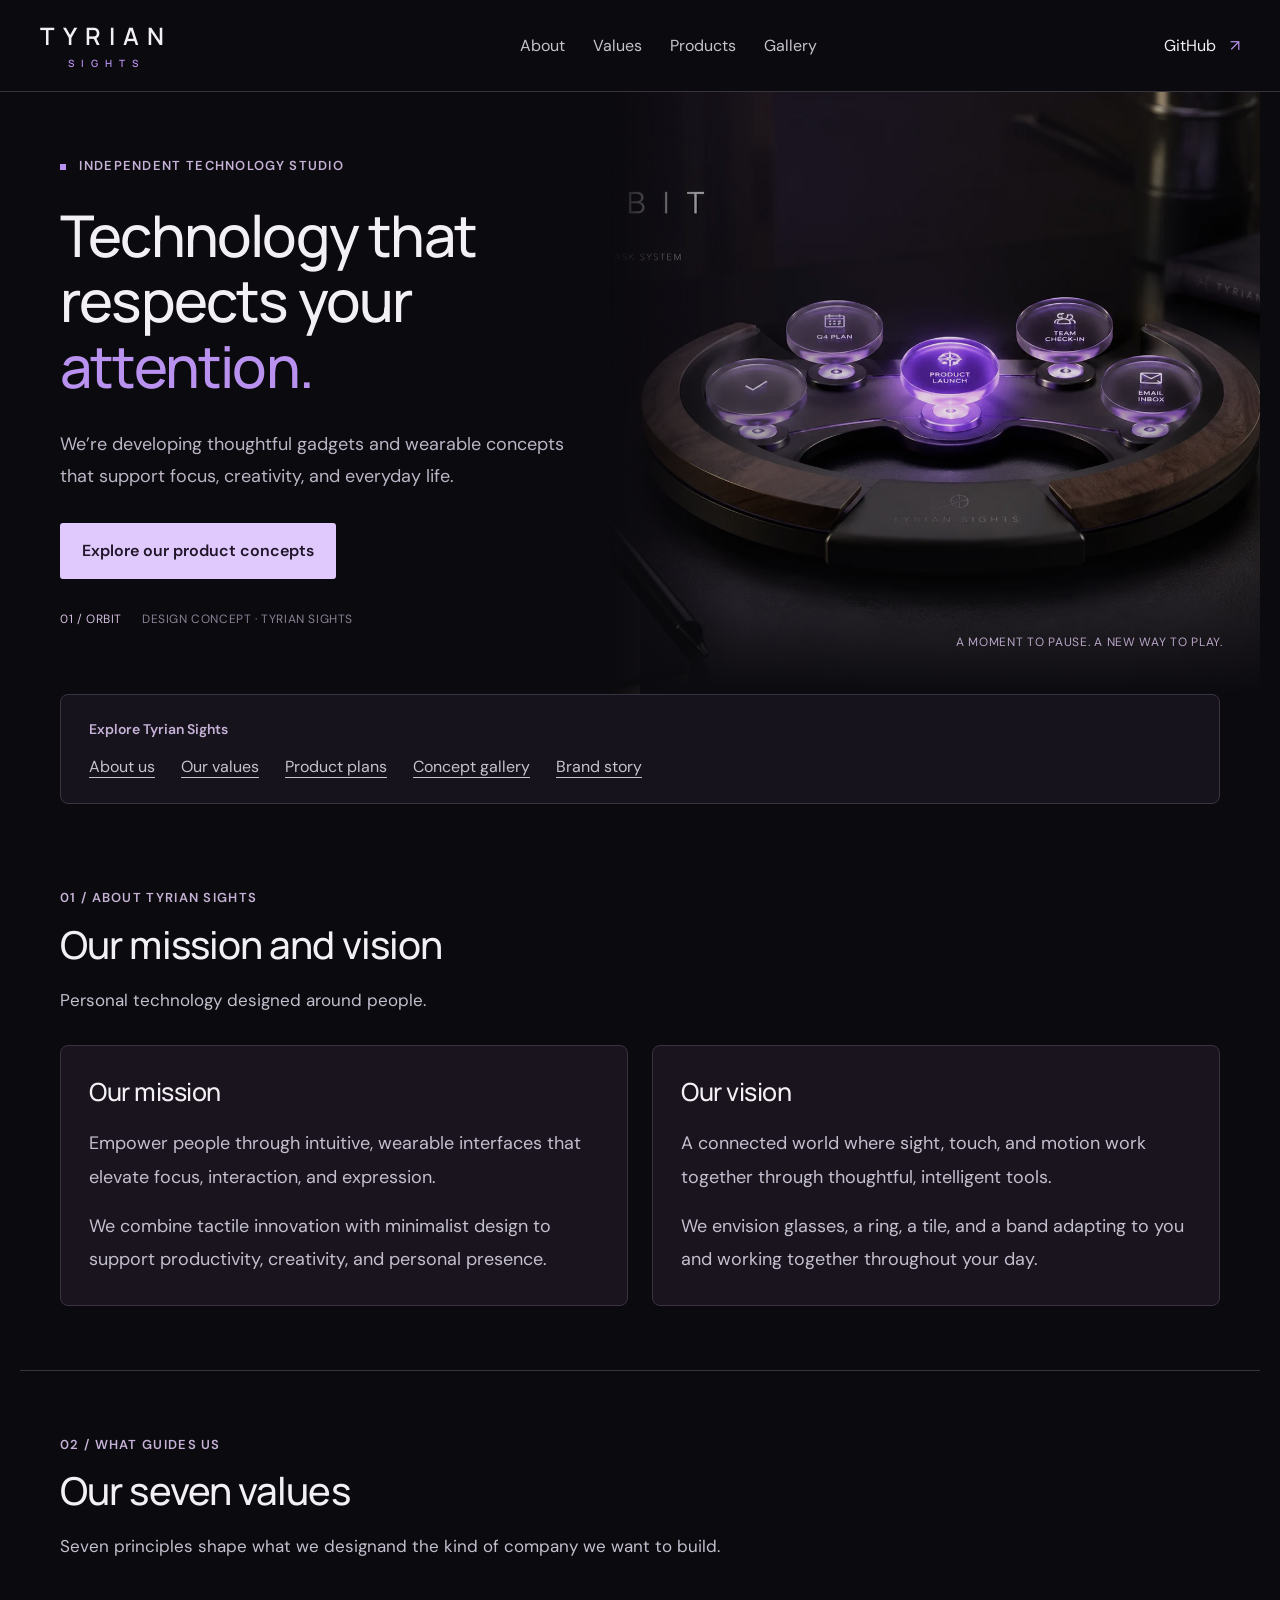
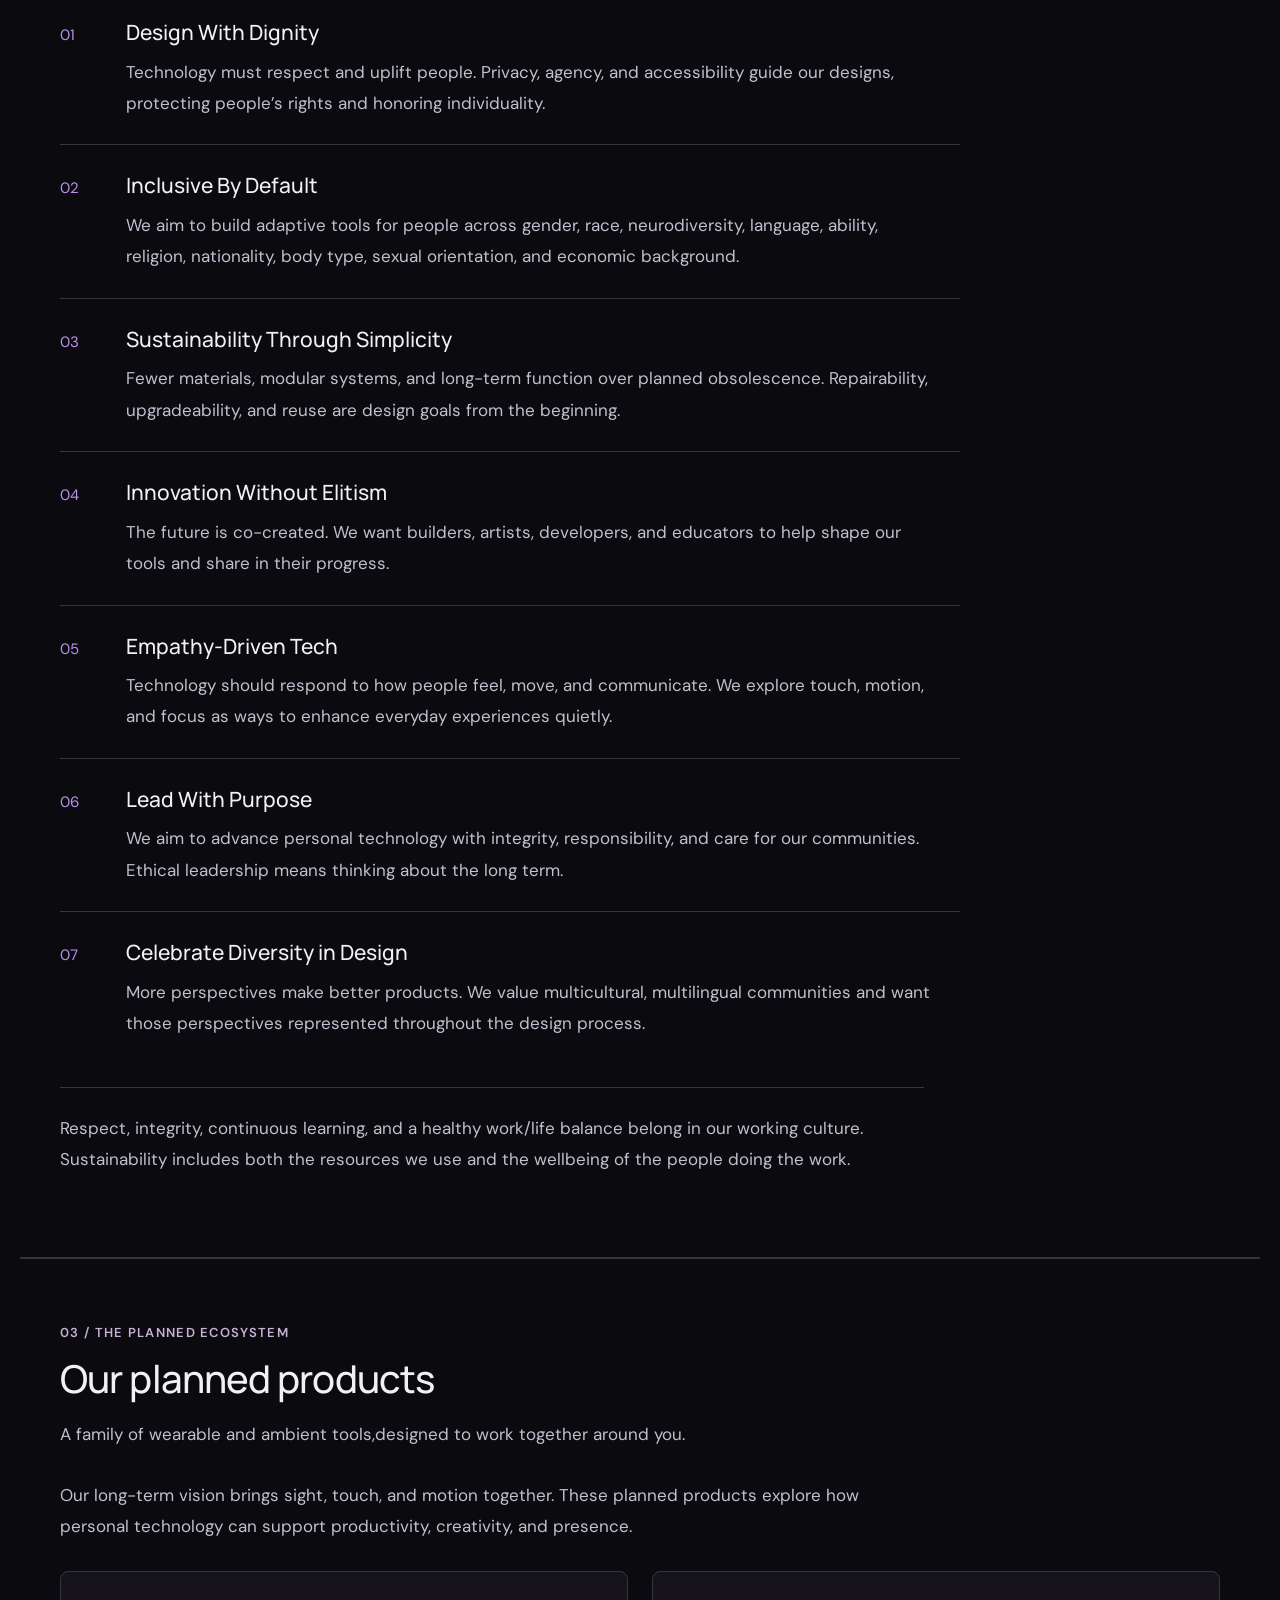
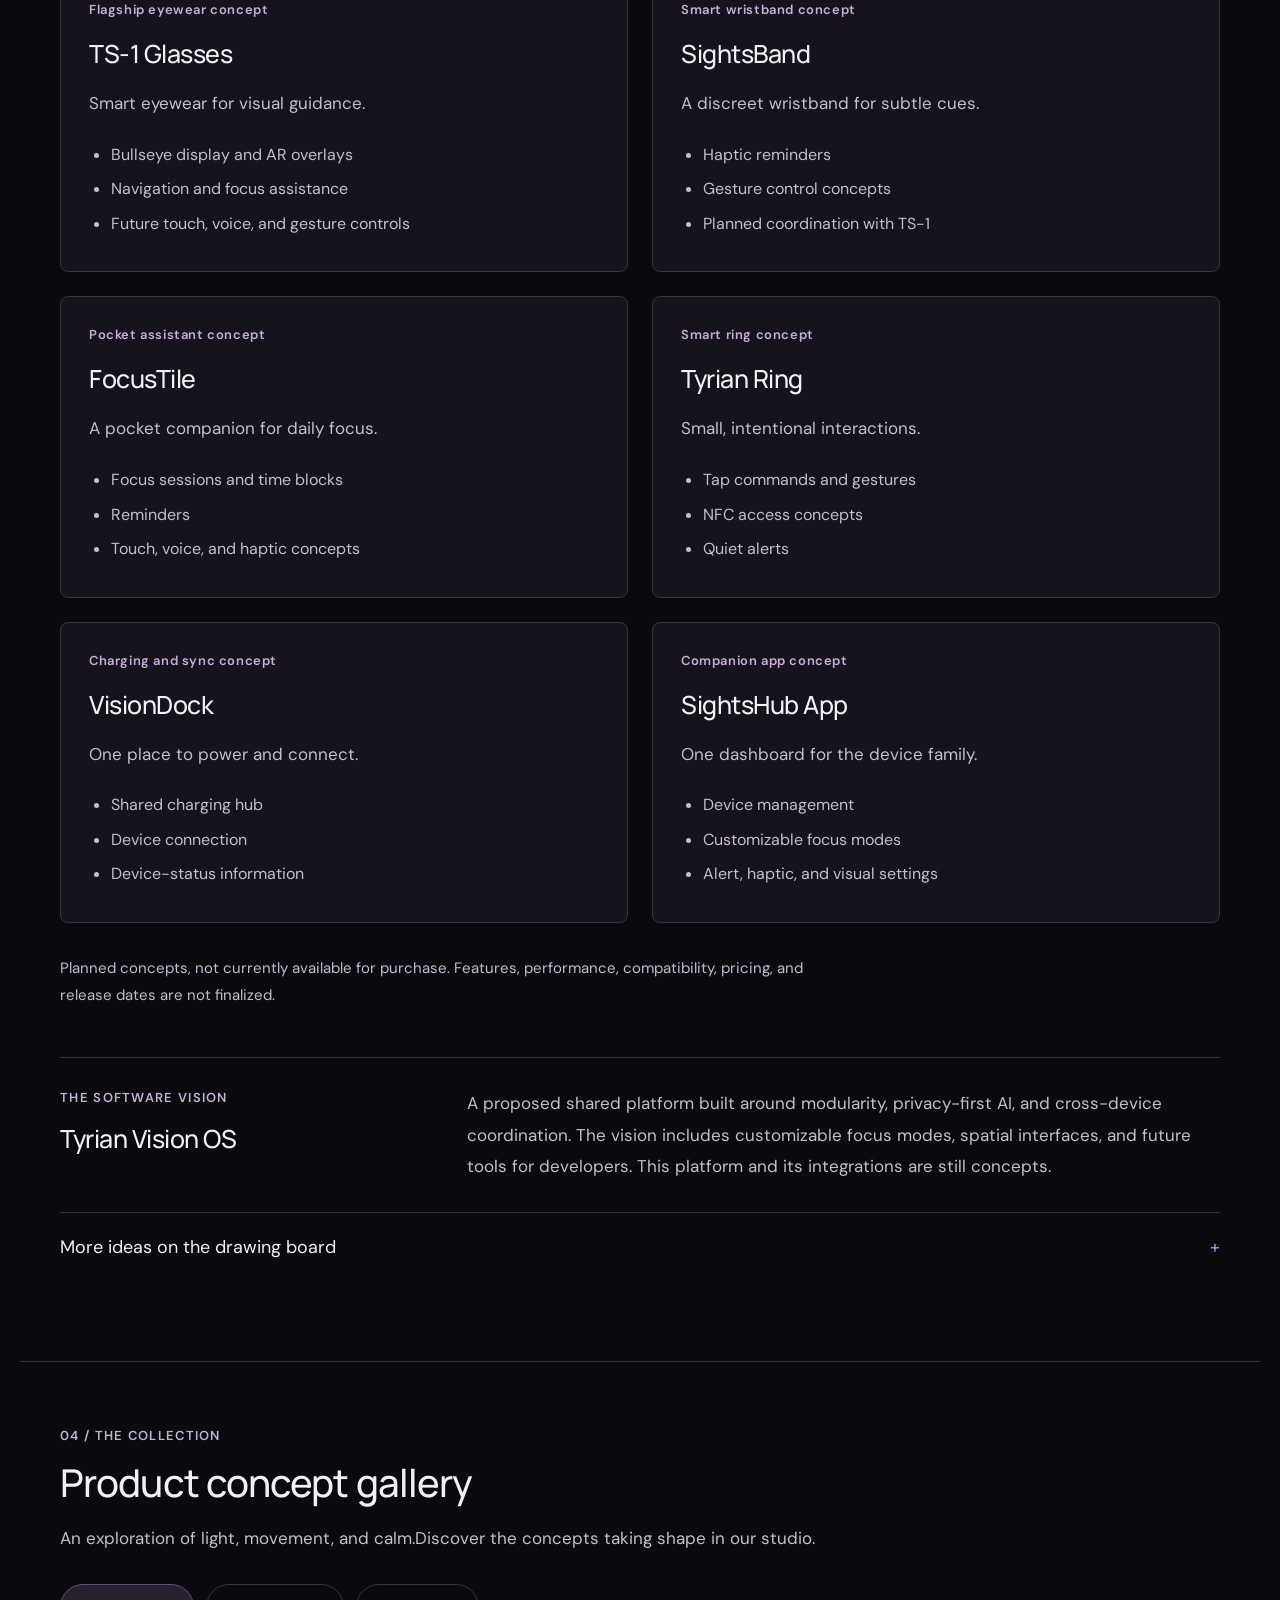
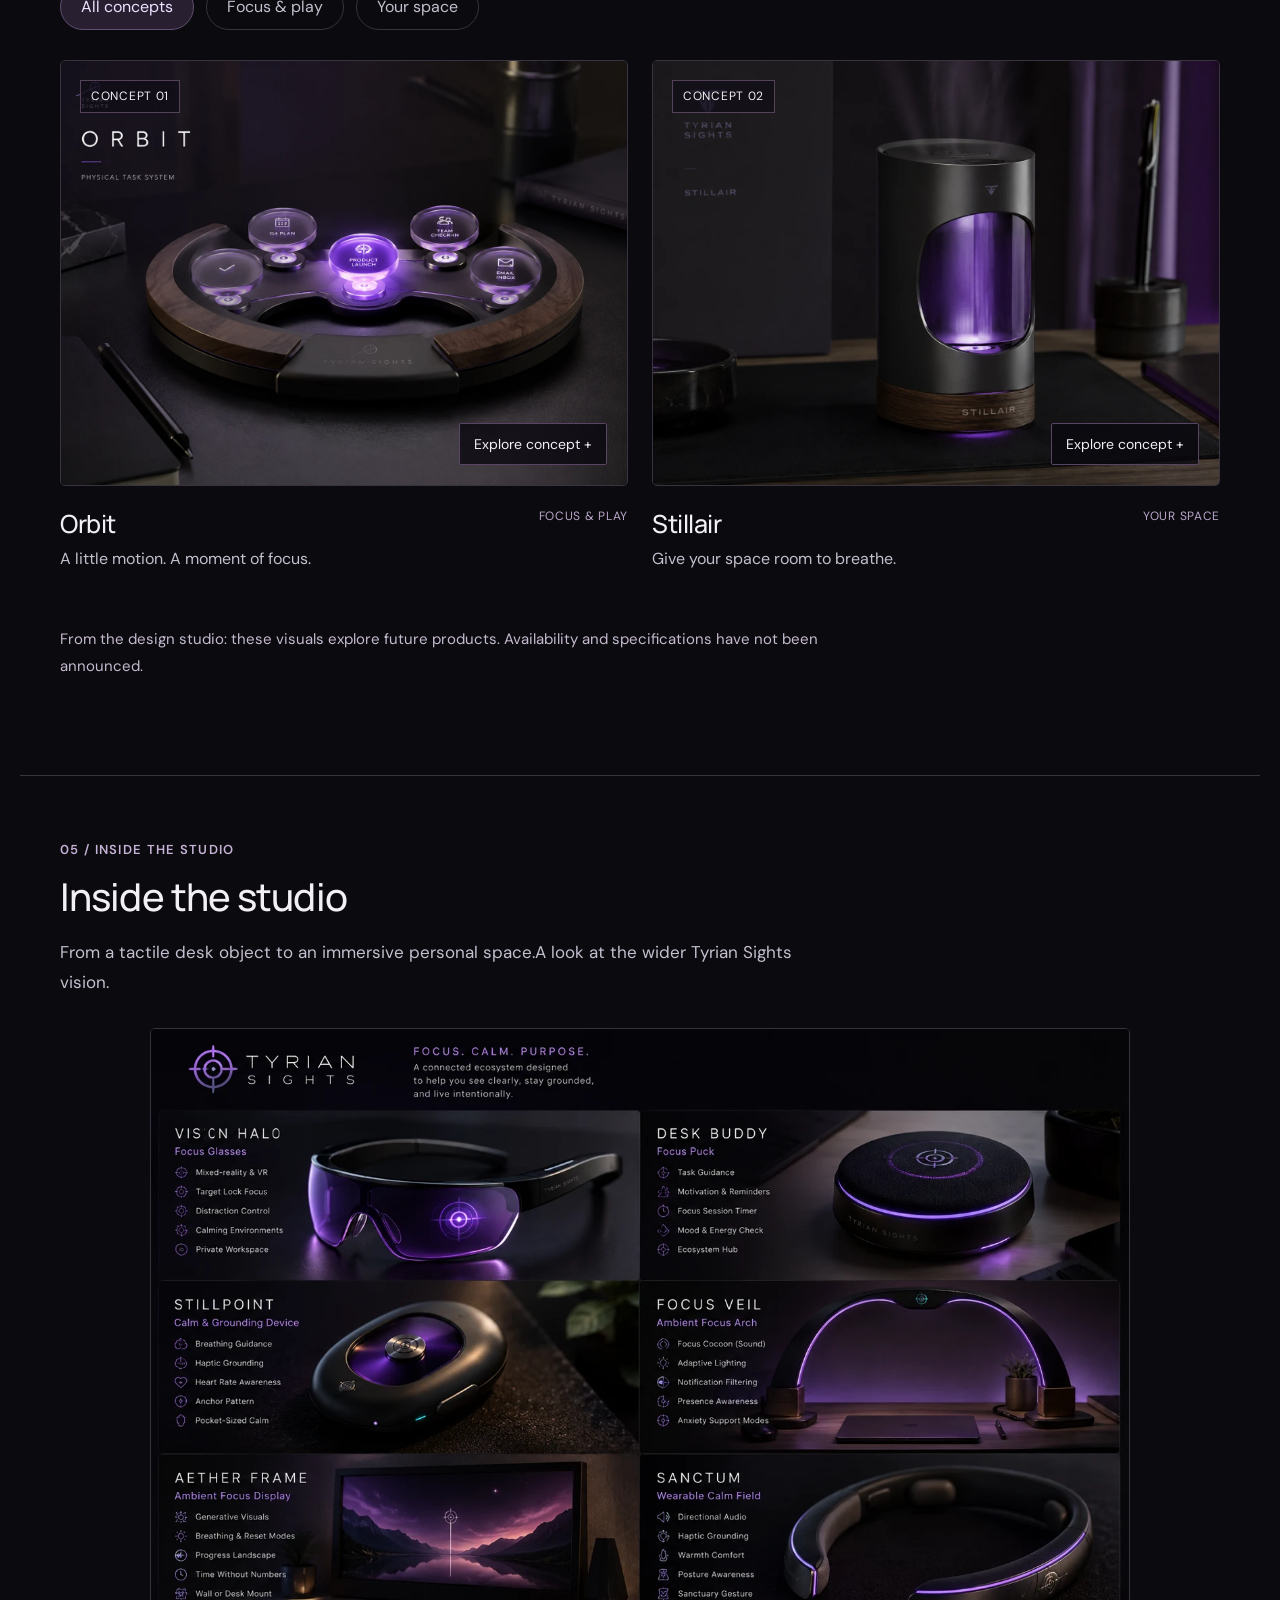
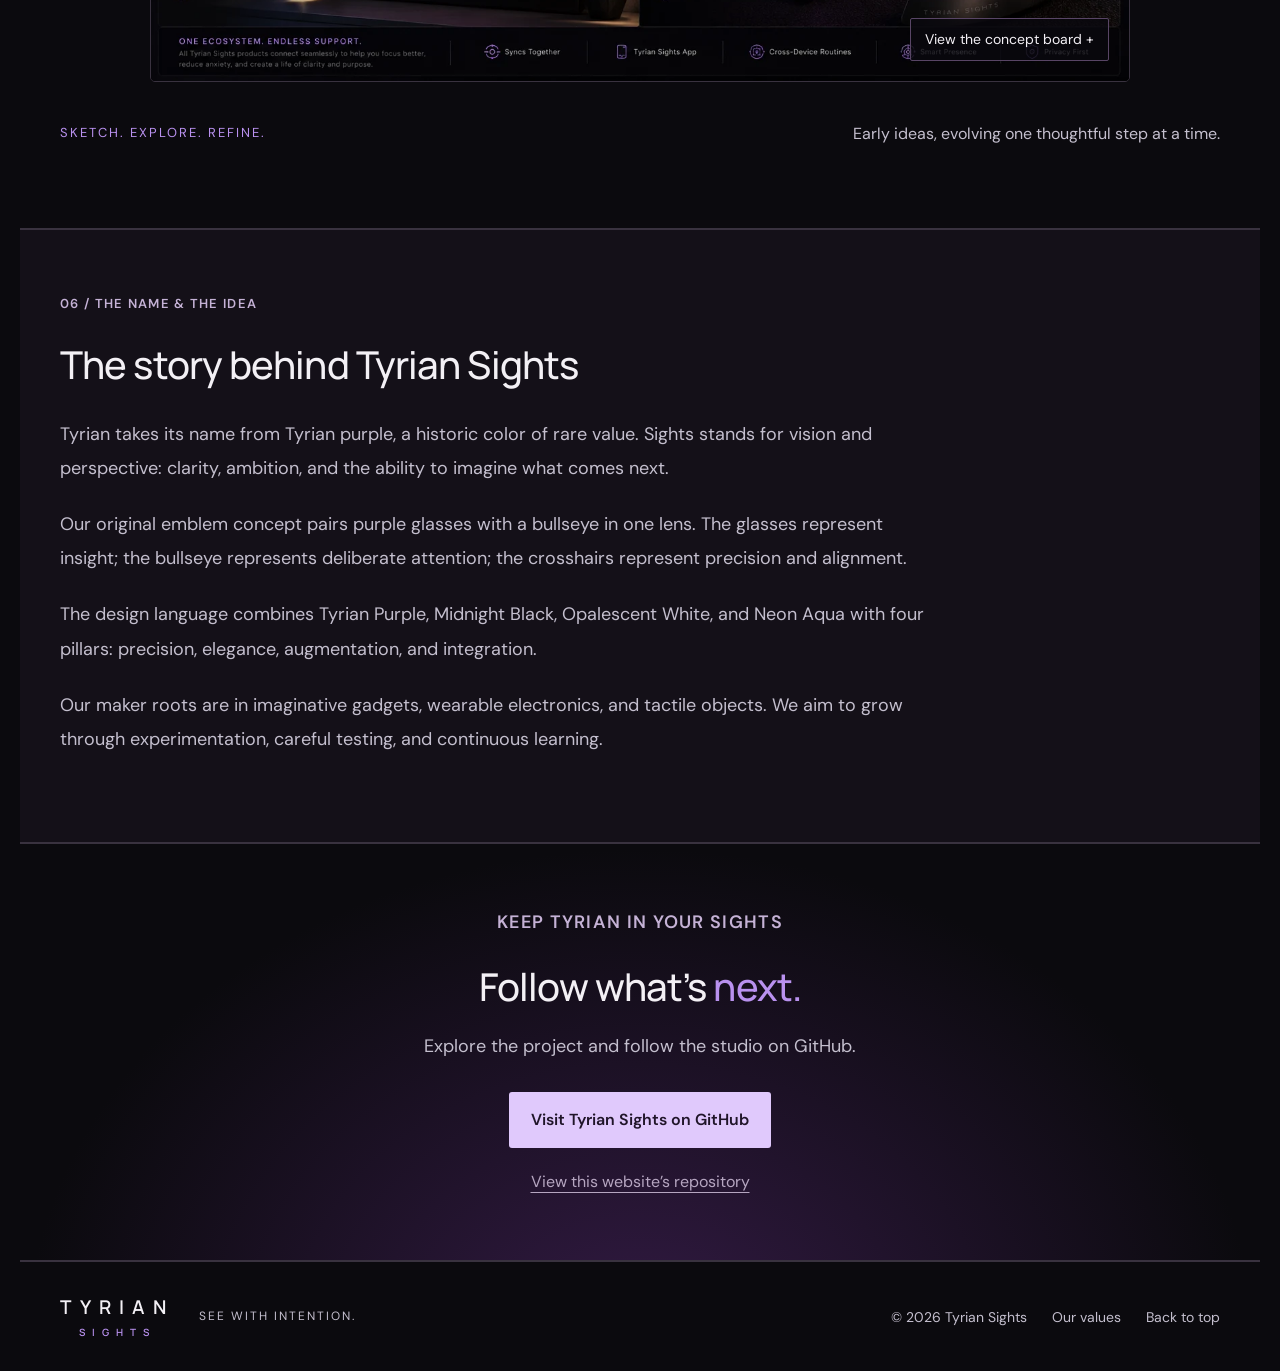
==== commit 69cd9b68: "Improve website reading order, typography, and scannable product layout" ====
--- a/docs/index.html
+++ b/docs/index.html
@@ -1,14 +1,6 @@
 <!doctype html>
 <html lang="en"><head><meta charset="utf-8"><meta name="viewport" content="width=device-width,initial-scale=1"><meta name="theme-color" content="#0b0a0e"><title>Tyrian Sights — Technology That Respects Your Attention.</title><meta name="description" content="Technology that respects your attention. Explore the Tyrian Sights mission, values, tactile concepts, and planned ecosystem of wearable accessories."><link rel="icon" href="data:image/svg+xml,%3Csvg xmlns='http://www.w3.org/2000/svg' viewBox='0 0 32 32'%3E%3Crect width='32' height='32' rx='8' fill='%2366023c'/%3E%3Cpath d='M7 9h18v4h-7v13h-4V13H7z' fill='%23efe8ff'/%3E%3C/svg%3E"><link rel="stylesheet" href="style.css"><script src="app.js" defer></script></head>
-<body><a class="skip" href="#main">Skip to content</a><header><a class="wordmark" href="#" aria-label="Tyrian Sights home">TYRIAN<span>SIGHTS</span></a><button id="menu" aria-controls="navigation" aria-expanded="false">Menu</button><nav id="navigation" aria-label="Main navigation"><a href="#collection">The collection</a><a href="#ecosystem">The ecosystem</a><a href="#philosophy">Mission & values</a><a href="#studio">Inside the studio</a></nav><a class="github" href="https://github.com/TyrianSights" target="_blank" rel="noopener">GitHub <span aria-hidden="true">↗</span></a></header>
-<main id="main"><section class="hero"><div class="hero-copy"><p class="eyebrow"><span></span> INDEPENDENT TECHNOLOGY STUDIO</p><h1>Technology that<br>respects your<br><em>attention.</em></h1><p class="intro">Intuitive wearables. Tactile innovation.<br>Minimalist design for focus, interaction, and expression.</p><a class="button primary" href="#collection">Explore the collection</a><div class="hero-note"><span>01 / ORBIT</span><span>DESIGN CONCEPT · TYRIAN SIGHTS</span></div></div><div class="hero-art"><img src="assets/orbit.webp" alt="Tyrian Sights Orbit concept: violet illuminated spheres arranged around a dark circular wood-trimmed base" fetchpriority="high" width="1448" height="1086"><span class="art-caption">A MOMENT TO PAUSE. A NEW WAY TO PLAY.</span></div></section>
-<div class="manifesto-strip"><span>SEE WITH INTENTION.</span><span>ACT WITH PRECISION.</span><p>Focus you can feel.</p></div>
-<section id="collection" class="section collection"><div class="section-head"><div><p class="eyebrow">01 / THE COLLECTION</p><h2>Ideas you can feel.</h2></div><p>An exploration of light, movement, and calm.<br>Discover the concepts taking shape in our studio.</p></div><div class="filters" role="group" aria-label="Filter concepts"><button class="active" data-filter="all" aria-pressed="true">All concepts</button><button data-filter="focus" aria-pressed="false">Focus & play</button><button data-filter="space" aria-pressed="false">Your space</button></div><div class="products"><article data-category="focus" class="product large"><button class="image-button" data-product="orbit" aria-label="Explore Orbit concept"><img src="assets/orbit.webp" alt="Orbit illuminated tactile concept" width="1448" height="1086" loading="lazy"><span class="badge">CONCEPT 01</span><span class="view">Explore concept +</span></button><div class="product-meta"><div><h3>Orbit</h3><p>A little motion. A moment of focus.</p></div><span>FOCUS & PLAY</span></div></article><article data-category="space" class="product"><button class="image-button" data-product="stillair" aria-label="Explore Stillair concept"><img src="assets/stillair.webp" alt="Stillair black cylindrical concept with a purple illuminated window on a desk" width="1448" height="1086" loading="lazy"><span class="badge">CONCEPT 02</span><span class="view">Explore concept +</span></button><div class="product-meta"><div><h3>Stillair</h3><p>Give your space room to breathe.</p></div><span>YOUR SPACE</span></div></article></div><p class="availability">From the design studio: these visuals explore future products. Availability and specifications have not been announced.</p></section>
-<section id="ecosystem" class="section ecosystem"><div class="section-head"><div><p class="eyebrow">02 / THE PLANNED ECOSYSTEM</p><h2>Connected by <em>intention.</em></h2></div><p>A family of wearable and ambient tools,<br>designed to work together around you.</p></div><p class="section-intro">Our long-term vision brings sight, touch, and motion together. These planned products explore how personal technology can support productivity, creativity, and presence.</p><div class="ecosystem-grid"><article class="ecosystem-card"><p class="eyebrow">Flagship eyewear concept</p><h3>TS-1 Glasses</h3><p>Smart glasses with a signature bullseye display, exploring augmented-reality overlays, navigation, and focus assistance. Touch, voice, and gesture interaction are part of the longer-term vision.</p><span class="concept-keywords">Vision · Focus · Augmented experience</span></article><article class="ecosystem-card"><p class="eyebrow">Smart wristband concept</p><h3>SightsBand</h3><p>A discreet wristband exploring haptic reminders, gesture controls, and coordination with the TS-1. The proposed design pairs a matte-black finish with a Tyrian-purple accent.</p><span class="concept-keywords">Touch · Movement · Subtle cues</span></article><article class="ecosystem-card"><p class="eyebrow">Pocket assistant concept</p><h3>FocusTile</h3><p>A portable digital anchor for focus sessions, reminders, and time blocks. The concept combines a minimal square form with touch, voice, and haptic interaction.</p><span class="concept-keywords">Time · Attention · Everyday routines</span></article><article class="ecosystem-card"><p class="eyebrow">Smart ring concept</p><h3>Tyrian Ring</h3><p>A minimal ring exploring tap commands, subtle gestures, NFC access, and quiet alerts. The aim is to make small, intentional interactions feel natural.</p><span class="concept-keywords">Tap · Connect · Control</span></article><article class="ecosystem-card"><p class="eyebrow">Charging and sync concept</p><h3>VisionDock</h3><p>A shared home for the planned device family, bringing charging, connection, and device-status information together in a single desk hub.</p><span class="concept-keywords">Power · Connection · Simplicity</span></article><article class="ecosystem-card"><p class="eyebrow">Companion app concept</p><h3>SightsHub App</h3><p>One proposed dashboard for device management, focus modes, and personal settings. Explore a future where alerts, haptics, and visual interfaces work together.</p><span class="concept-keywords">Personalize · Coordinate · Manage</span></article></div><p class="availability">Planned concepts, not currently available for purchase. Features, performance, compatibility, pricing, and release dates are not finalized.</p><div class="platform"><div><p class="eyebrow">THE SOFTWARE VISION</p><h3>Tyrian Vision OS</h3></div><p>A proposed shared platform built around modularity, privacy-first AI, and cross-device coordination. The vision includes customizable focus modes, spatial interfaces, and future tools for developers. This platform and its integrations are still concepts.</p></div><details class="pipeline"><summary>More ideas on the drawing board</summary><p>Our product planning also explores SightsPod earbuds, the SightStation workspace hub, and everyday accessories: Gratibutton, Smart Ring Lite, USB-C Productivity Button, Travel Cable Organizer, and Privacy Filter Glasses. These are early ideas; specifications and availability have not been announced.</p></details></section>
-<section id="philosophy" class="philosophy section"><div><p class="eyebrow">03 / MISSION & VISION</p><h2>Focus.<br>Interaction.<br><em>Expression.</em></h2></div><div class="principles"><h3>Our mission</h3><p class="lead">Tyrian Sights empowers individuals to engage with technology through intuitive, wearable interfaces that elevate focus, interaction, and expression.</p><p>We merge tactile innovation with minimalist design, working toward a modular ecosystem of smart accessories that integrates into daily life and enhances productivity, creativity, and personal presence.</p><h3>Our vision</h3><p>To lead the future of personal technology by creating a connected world where sight, touch, and motion converge into intricately designed, intelligent tools.</p><p>We envision glasses, a ring, a tile, and a band working together: adapting to you, responding to your environment, and opening new possibilities for insight and interaction.</p></div></section>
-<section id="values" class="section values"><div class="section-head"><div><p class="eyebrow">04 / WHAT GUIDES US</p><h2>People at the center.</h2></div><p>Seven principles shape what we design<br>and the kind of company we want to build.</p></div><div class="values-list"><details open><summary><span>01</span>Design With Dignity</summary><p>Technology must respect and uplift people. Privacy, agency, and accessibility guide our designs, protecting people’s rights and honoring individuality.</p></details><details><summary><span>02</span>Inclusive By Default</summary><p>We aim to build adaptive tools for people across gender, race, neurodiversity, language, ability, religion, nationality, body type, sexual orientation, and economic background.</p></details><details><summary><span>03</span>Sustainability Through Simplicity</summary><p>Fewer materials, modular systems, and long-term function over planned obsolescence. Repairability, upgradeability, and reuse are design goals from the beginning.</p></details><details><summary><span>04</span>Innovation Without Elitism</summary><p>The future is co-created. We want builders, artists, developers, and educators to help shape our tools and share in their progress.</p></details><details><summary><span>05</span>Empathy-Driven Tech</summary><p>Technology should respond to how people feel, move, and communicate. We explore touch, motion, and focus as ways to enhance everyday experiences quietly.</p></details><details><summary><span>06</span>Lead With Purpose</summary><p>We aim to advance personal technology with integrity, responsibility, and care for our communities. Ethical leadership means thinking about the long term.</p></details><details><summary><span>07</span>Celebrate Diversity in Design</summary><p>More perspectives make better products. We value multicultural, multilingual communities and want those perspectives represented throughout the design process.</p></details></div><p class="culture-note">Respect, integrity, continuous learning, and a healthy work/life balance belong in our working culture. Sustainability includes both the resources we use and the wellbeing of the people doing the work.</p></section>
-<section id="story" class="section brand-story"><div><p class="eyebrow">05 / THE NAME & THE IDEA</p><h2>See with intention.<br><em>Act with precision.</em></h2></div><div><p>Tyrian takes its name from Tyrian purple, a historic color of rare value. Sights stands for vision and perspective: clarity, ambition, and the ability to imagine what comes next.</p><p>Our original emblem concept pairs purple glasses with a bullseye in one lens. The glasses represent insight; the bullseye represents deliberate attention; the crosshairs represent precision and alignment.</p><p>The design language combines Tyrian Purple, Midnight Black, Opalescent White, and Neon Aqua with four pillars: precision, elegance, augmentation, and integration.</p><p>Our maker roots are in imaginative gadgets, wearable electronics, and tactile objects. We aim to grow through experimentation, careful testing, and continuous learning.</p></div></section>
-<section id="studio" class="section studio"><div class="section-head"><div><p class="eyebrow">06 / INSIDE THE STUDIO</p><h2>Tomorrow, in progress.</h2></div><p>From a tactile desk object to an immersive personal space.<br>A look at the wider Tyrian Sights vision.</p></div><button class="studio-image image-button" data-product="collection" aria-label="Open the Tyrian Sights concept board"><img src="assets/collection.webp" alt="Tyrian Sights concept board featuring Vision Halo, Desk Buddy, Stillpoint, Focus Veil, Aether Frame, and Sanctum" width="1536" height="1024" loading="lazy"><span class="view">View the concept board +</span></button><div class="studio-footer"><span>SKETCH. EXPLORE. REFINE.</span><p>Early ideas, evolving one thoughtful step at a time.</p></div></section>
-<section class="connect section"><p class="eyebrow">KEEP TYRIAN IN YOUR SIGHTS</p><h2>Follow what’s <em>next.</em></h2><p>Explore the project and follow the studio on GitHub.</p><a class="button primary" href="https://github.com/TyrianSights" target="_blank" rel="noopener">Visit Tyrian Sights on GitHub</a><a class="repo-link" href="https://github.com/TyrianSights/tyriansights.github.io" target="_blank" rel="noopener">View this website’s repository</a></section></main>
+<body><a class="skip" href="#main">Skip to content</a><header><a class="wordmark" href="#" aria-label="Tyrian Sights home">TYRIAN<span>SIGHTS</span></a><button id="menu" aria-controls="navigation" aria-expanded="false">Menu</button><nav id="navigation" aria-label="Main navigation"><a href="#philosophy">About</a><a href="#values">Values</a><a href="#ecosystem">Products</a><a href="#collection">Gallery</a></nav><a class="github" href="https://github.com/TyrianSights" target="_blank" rel="noopener">GitHub <span aria-hidden="true">↗</span></a></header>
+<main id="main"><section class="hero"><div class="hero-copy"><p class="eyebrow"><span></span> INDEPENDENT TECHNOLOGY STUDIO</p><h1>Technology that respects your <em>attention.</em></h1><p class="intro">We’re developing thoughtful gadgets and wearable concepts that support focus, creativity, and everyday life.</p><a class="button primary" href="#ecosystem">Explore our product concepts</a><div class="hero-note"><span>01 / ORBIT</span><span>DESIGN CONCEPT · TYRIAN SIGHTS</span></div></div><div class="hero-art"><img src="assets/orbit.webp" alt="Tyrian Sights Orbit concept: violet illuminated spheres arranged around a dark circular wood-trimmed base" fetchpriority="high" width="1448" height="1086"><span class="art-caption">A MOMENT TO PAUSE. A NEW WAY TO PLAY.</span></div></section><nav class="page-guide" aria-label="Page sections"><span>Explore Tyrian Sights</span><a href="#philosophy">About us</a><a href="#values">Our values</a><a href="#ecosystem">Product plans</a><a href="#collection">Concept gallery</a><a href="#story">Brand story</a></nav><section id="philosophy" class="section philosophy"><div class="section-head"><div><p class="eyebrow">01 / ABOUT TYRIAN SIGHTS</p><h2>Our mission and vision</h2></div><p>Personal technology designed around people.</p></div><div class="mission-grid"><article><h3>Our mission</h3><p>Empower people through intuitive, wearable interfaces that elevate focus, interaction, and expression.</p><p>We combine tactile innovation with minimalist design to support productivity, creativity, and personal presence.</p></article><article><h3>Our vision</h3><p>A connected world where sight, touch, and motion work together through thoughtful, intelligent tools.</p><p>We envision glasses, a ring, a tile, and a band adapting to you and working together throughout your day.</p></article></div></section><section id="values" class="section values"><div class="section-head"><div><p class="eyebrow">02 / WHAT GUIDES US</p><h2>Our seven values</h2></div><p>Seven principles shape what we design<br>and the kind of company we want to build.</p></div><div class="values-list"><article class="value-row"><span class="value-number">01</span><div><h3>Design With Dignity</h3><p>Technology must respect and uplift people. Privacy, agency, and accessibility guide our designs, protecting people’s rights and honoring individuality.</p></div></article><article class="value-row"><span class="value-number">02</span><div><h3>Inclusive By Default</h3><p>We aim to build adaptive tools for people across gender, race, neurodiversity, language, ability, religion, nationality, body type, sexual orientation, and economic background.</p></div></article><article class="value-row"><span class="value-number">03</span><div><h3>Sustainability Through Simplicity</h3><p>Fewer materials, modular systems, and long-term function over planned obsolescence. Repairability, upgradeability, and reuse are design goals from the beginning.</p></div></article><article class="value-row"><span class="value-number">04</span><div><h3>Innovation Without Elitism</h3><p>The future is co-created. We want builders, artists, developers, and educators to help shape our tools and share in their progress.</p></div></article><article class="value-row"><span class="value-number">05</span><div><h3>Empathy-Driven Tech</h3><p>Technology should respond to how people feel, move, and communicate. We explore touch, motion, and focus as ways to enhance everyday experiences quietly.</p></div></article><article class="value-row"><span class="value-number">06</span><div><h3>Lead With Purpose</h3><p>We aim to advance personal technology with integrity, responsibility, and care for our communities. Ethical leadership means thinking about the long term.</p></div></article><article class="value-row"><span class="value-number">07</span><div><h3>Celebrate Diversity in Design</h3><p>More perspectives make better products. We value multicultural, multilingual communities and want those perspectives represented throughout the design process.</p></div></article></div><p class="culture-note">Respect, integrity, continuous learning, and a healthy work/life balance belong in our working culture. Sustainability includes both the resources we use and the wellbeing of the people doing the work.</p></section><section id="ecosystem" class="section ecosystem"><div class="section-head"><div><p class="eyebrow">03 / THE PLANNED ECOSYSTEM</p><h2>Our planned products</h2></div><p>A family of wearable and ambient tools,<br>designed to work together around you.</p></div><p class="section-intro">Our long-term vision brings sight, touch, and motion together. These planned products explore how personal technology can support productivity, creativity, and presence.</p><div class="ecosystem-grid"><article class="ecosystem-card"><p class="eyebrow">Flagship eyewear concept</p><h3>TS-1 Glasses</h3><p>Smart eyewear for visual guidance.</p><ul><li>Bullseye display and AR overlays</li><li>Navigation and focus assistance</li><li>Future touch, voice, and gesture controls</li></ul></article><article class="ecosystem-card"><p class="eyebrow">Smart wristband concept</p><h3>SightsBand</h3><p>A discreet wristband for subtle cues.</p><ul><li>Haptic reminders</li><li>Gesture control concepts</li><li>Planned coordination with TS-1</li></ul></article><article class="ecosystem-card"><p class="eyebrow">Pocket assistant concept</p><h3>FocusTile</h3><p>A pocket companion for daily focus.</p><ul><li>Focus sessions and time blocks</li><li>Reminders</li><li>Touch, voice, and haptic concepts</li></ul></article><article class="ecosystem-card"><p class="eyebrow">Smart ring concept</p><h3>Tyrian Ring</h3><p>Small, intentional interactions.</p><ul><li>Tap commands and gestures</li><li>NFC access concepts</li><li>Quiet alerts</li></ul></article><article class="ecosystem-card"><p class="eyebrow">Charging and sync concept</p><h3>VisionDock</h3><p>One place to power and connect.</p><ul><li>Shared charging hub</li><li>Device connection</li><li>Device-status information</li></ul></article><article class="ecosystem-card"><p class="eyebrow">Companion app concept</p><h3>SightsHub App</h3><p>One dashboard for the device family.</p><ul><li>Device management</li><li>Customizable focus modes</li><li>Alert, haptic, and visual settings</li></ul></article></div><p class="availability">Planned concepts, not currently available for purchase. Features, performance, compatibility, pricing, and release dates are not finalized.</p><div class="platform"><div><p class="eyebrow">THE SOFTWARE VISION</p><h3>Tyrian Vision OS</h3></div><p>A proposed shared platform built around modularity, privacy-first AI, and cross-device coordination. The vision includes customizable focus modes, spatial interfaces, and future tools for developers. This platform and its integrations are still concepts.</p></div><details class="pipeline"><summary>More ideas on the drawing board</summary><p>Early ideas include:</p><ul><li>SightsPod earbuds</li><li>SightStation workspace hub</li><li>Gratibutton</li><li>Smart Ring Lite</li><li>USB-C Productivity Button</li><li>Travel Cable Organizer</li><li>Privacy Filter Glasses</li></ul><p>Specifications and availability have not been announced.</p></details></section><section id="collection" class="section collection"><div class="section-head"><div><p class="eyebrow">04 / THE COLLECTION</p><h2>Product concept gallery</h2></div><p>An exploration of light, movement, and calm.<br>Discover the concepts taking shape in our studio.</p></div><div class="filters" role="group" aria-label="Filter concepts"><button class="active" data-filter="all" aria-pressed="true">All concepts</button><button data-filter="focus" aria-pressed="false">Focus & play</button><button data-filter="space" aria-pressed="false">Your space</button></div><div class="products"><article data-category="focus" class="product large"><button class="image-button" data-product="orbit" aria-label="Explore Orbit concept"><img src="assets/orbit.webp" alt="Orbit illuminated tactile concept" width="1448" height="1086" loading="lazy"><span class="badge">CONCEPT 01</span><span class="view">Explore concept +</span></button><div class="product-meta"><div><h3>Orbit</h3><p>A little motion. A moment of focus.</p></div><span>FOCUS & PLAY</span></div></article><article data-category="space" class="product"><button class="image-button" data-product="stillair" aria-label="Explore Stillair concept"><img src="assets/stillair.webp" alt="Stillair black cylindrical concept with a purple illuminated window on a desk" width="1448" height="1086" loading="lazy"><span class="badge">CONCEPT 02</span><span class="view">Explore concept +</span></button><div class="product-meta"><div><h3>Stillair</h3><p>Give your space room to breathe.</p></div><span>YOUR SPACE</span></div></article></div><p class="availability">From the design studio: these visuals explore future products. Availability and specifications have not been announced.</p></section><section id="studio" class="section studio"><div class="section-head"><div><p class="eyebrow">05 / INSIDE THE STUDIO</p><h2>Inside the studio</h2></div><p>From a tactile desk object to an immersive personal space.<br>A look at the wider Tyrian Sights vision.</p></div><button class="studio-image image-button" data-product="collection" aria-label="Open the Tyrian Sights concept board"><img src="assets/collection.webp" alt="Tyrian Sights concept board featuring Vision Halo, Desk Buddy, Stillpoint, Focus Veil, Aether Frame, and Sanctum" width="1536" height="1024" loading="lazy"><span class="view">View the concept board +</span></button><div class="studio-footer"><span>SKETCH. EXPLORE. REFINE.</span><p>Early ideas, evolving one thoughtful step at a time.</p></div></section><section id="story" class="section brand-story"><div><p class="eyebrow">06 / THE NAME & THE IDEA</p><h2>The story behind Tyrian Sights</h2></div><div><p>Tyrian takes its name from Tyrian purple, a historic color of rare value. Sights stands for vision and perspective: clarity, ambition, and the ability to imagine what comes next.</p><p>Our original emblem concept pairs purple glasses with a bullseye in one lens. The glasses represent insight; the bullseye represents deliberate attention; the crosshairs represent precision and alignment.</p><p>The design language combines Tyrian Purple, Midnight Black, Opalescent White, and Neon Aqua with four pillars: precision, elegance, augmentation, and integration.</p><p>Our maker roots are in imaginative gadgets, wearable electronics, and tactile objects. We aim to grow through experimentation, careful testing, and continuous learning.</p></div></section><section class="connect section"><p class="eyebrow">KEEP TYRIAN IN YOUR SIGHTS</p><h2>Follow what’s <em>next.</em></h2><p>Explore the project and follow the studio on GitHub.</p><a class="button primary" href="https://github.com/TyrianSights" target="_blank" rel="noopener">Visit Tyrian Sights on GitHub</a><a class="repo-link" href="https://github.com/TyrianSights/tyriansights.github.io" target="_blank" rel="noopener">View this website’s repository</a></section></main>
 <footer><a class="wordmark" href="#">TYRIAN<span>SIGHTS</span></a><p>SEE WITH INTENTION.</p><span>© <span id="year">2026</span> Tyrian Sights</span><a href="#values">Our values</a><a href="#main">Back to top</a></footer>
 <dialog id="concept-dialog" aria-labelledby="dialog-title"><button class="close" aria-label="Close concept details">×</button><img id="dialog-image" alt=""><div class="dialog-copy"><p class="eyebrow">TYRIAN SIGHTS / DESIGN EXPLORATION</p><h2 id="dialog-title"></h2><p id="dialog-description"></p><p class="availability">Concept imagery. Features, materials, and availability remain in development.</p></div></dialog></body></html>
--- a/docs/style.css
+++ b/docs/style.css
@@ -6,3 +6,8 @@
 .hero h1{font-size:clamp(46px,4.4vw,70px);letter-spacing:-2.5px;line-height:1.12}.hero-copy{padding-right:14px}.hero .intro{max-width:460px}nav{gap:24px}.manifesto-strip{letter-spacing:1.8px}.section-intro{max-width:760px;color:var(--muted);margin:0 0 30px;font-size:17px}.ecosystem{border-top:1px solid var(--line)}.ecosystem-grid{display:grid;grid-template-columns:repeat(3,minmax(0,1fr));gap:18px}.ecosystem-card{border:1px solid var(--line);border-radius:5px;padding:28px;background:linear-gradient(145deg,#1d111c,#0f0e13);display:flex;flex-direction:column}.ecosystem-card .eyebrow{font-size:12px;letter-spacing:1.2px;margin-bottom:15px;color:#c8afda}.ecosystem-card p:not(.eyebrow){color:var(--muted);font-size:16px;line-height:1.75}.concept-keywords{font-size:13px;color:var(--accent);margin-top:auto;padding-top:12px}.platform{display:grid;grid-template-columns:1fr 2fr;gap:30px;margin-top:40px;padding:30px 0;border-top:1px solid var(--line)}.platform .eyebrow{margin-bottom:12px}.platform>p{margin:0;color:var(--muted);font-size:16px}.pipeline p{max-width:950px}.principles>p:not(.lead){color:var(--muted);font-size:17px}.principles>h3{margin-bottom:18px}.principles>h3:not(:first-child){margin-top:35px}.values-list{display:grid;grid-template-columns:1fr 1fr;gap:0 45px}.values-list details{align-self:start}.values-list details p{font-size:16px}.culture-note{margin-top:32px;padding-top:25px;border-top:1px solid var(--line);max-width:850px;color:var(--muted);font-size:16px}.brand-story{border-top:1px solid var(--line);border-bottom:1px solid var(--line);display:grid;grid-template-columns:1fr 1fr;gap:9%;background:linear-gradient(140deg,#200d1a,var(--bg) 70%)}.brand-story>div>p:not(.eyebrow){font-size:17px;color:var(--muted)}.brand-story>div>p:first-child{margin-top:0}
 @media(max-width:1000px){.ecosystem-grid{grid-template-columns:repeat(2,minmax(0,1fr))}header{gap:20px}nav{gap:15px;font-size:13px}.hero h1{font-size:49px}.hero h1 br{display:none}.hero h1{max-width:430px}.values-list{gap:0 25px}}
 @media(max-width:600px){.hero h1{font-size:48px;letter-spacing:-1.8px;max-width:100%}.hero h1 br{display:none}.hero-copy{padding-right:6%}.ecosystem-grid,.values-list,.brand-story,.platform{grid-template-columns:1fr}.ecosystem-card{padding:24px}.ecosystem-card .eyebrow{font-size:12px}.platform{gap:20px}.brand-story{gap:25px}.brand-story h2{font-size:38px}.manifesto-strip{font-size:10px;letter-spacing:1px;gap:12px}.values-list summary{font-size:16px}.values-list summary span{margin-right:15px}.values-list details p{margin-left:30px}.hero .intro{font-size:16px}nav{font-size:15px}footer{gap:20px}}
+
+/* Readability and page structure */
+:root{--muted:#c4bfce;--line:#39323f}body{font-size:17px;line-height:1.75}header{max-width:1320px;margin:auto;padding-inline:40px;height:92px}nav{font-size:16px;gap:28px}header .github{font-size:16px}.hero{max-width:1240px;min-height:570px;grid-template-columns:1fr 1fr;align-items:center;overflow:hidden}.hero-copy{padding:64px 32px 64px 40px}.hero h1{font-size:clamp(38px,4.5vw,62px);line-height:1.14;letter-spacing:-1.8px;max-width:560px}.hero .intro{font-size:18px;line-height:1.8;max-width:44ch}.hero-art{min-height:510px}.hero-art img{width:105%;object-position:58% center}.hero-note{font-size:12px;letter-spacing:.6px;flex-wrap:wrap;margin-top:30px}.art-caption{font-size:12px;letter-spacing:.7px;right:6%}.eyebrow{font-size:13px;letter-spacing:1.3px;line-height:1.6;color:#c5b2d6}.button{font-size:16px;padding:14px 22px;min-height:48px}.page-guide{max-width:1160px;margin:0 auto 20px;padding:22px 28px;display:flex;flex-wrap:wrap;justify-content:flex-start;gap:12px 26px;border:1px solid var(--line);border-radius:8px;background:#17131d}.page-guide>span{font-size:14px;color:#c5b2d6;width:100%;font-weight:600}.page-guide a{font-size:16px;text-decoration:underline;text-underline-offset:5px}.section{max-width:1240px;padding:64px 40px;border-bottom:1px solid var(--line);scroll-margin-top:24px}.section-head{display:block;margin-bottom:30px}.section-head h2,h2{font-size:clamp(30px,3vw,42px);line-height:1.25;letter-spacing:-.9px}.section-head>p{font-size:17px;line-height:1.8;max-width:65ch;margin:16px 0 0}.section-head>p br{display:none}.section-head .eyebrow{margin-bottom:12px}.section-intro{font-size:17px;max-width:68ch;line-height:1.8}.philosophy{display:block;background:none;border-top:0}.philosophy h2{font-size:clamp(30px,3vw,42px)}.mission-grid{display:grid;grid-template-columns:1fr 1fr;gap:24px}.mission-grid article{padding:28px;background:#19141e;border:1px solid var(--line);border-radius:8px}.mission-grid h3{font-size:25px;margin:0 0 18px}.mission-grid p{font-size:18px;line-height:1.85;color:var(--muted);max-width:52ch;margin:0 0 16px}.mission-grid p:last-child{margin-bottom:0}.values-list{display:block;max-width:900px}.value-row{display:grid;grid-template-columns:48px 1fr;gap:18px;padding:25px 0;border-bottom:1px solid var(--line)}.value-row:last-child{border-bottom:0}.value-number{font-size:15px;color:var(--accent);padding-top:5px}.value-row h3{font-size:21px;letter-spacing:0;line-height:1.5;margin:0 0 8px}.value-row p{font-size:17px;line-height:1.85;margin:0;max-width:68ch;color:var(--muted)}.culture-note{font-size:17px;line-height:1.85;max-width:72ch;margin-top:22px}.ecosystem-grid{grid-template-columns:repeat(2,minmax(0,1fr));gap:24px}.ecosystem-card{padding:28px;border-radius:8px;background:#17131c}.ecosystem-card .eyebrow{font-size:13px;letter-spacing:.6px}.ecosystem-card h3{font-size:25px}.ecosystem-card p:not(.eyebrow){font-size:17px;margin:14px 0 8px}.ecosystem-card ul{padding-left:22px;margin:8px 0 0;color:var(--muted);font-size:16px;line-height:1.85}.ecosystem-card li{margin:5px 0}.platform{grid-template-columns:1fr 2fr;padding:30px 0;margin-top:32px}.platform>p{font-size:17px;line-height:1.85;max-width:65ch}.availability{font-size:15px;line-height:1.8;color:#c5bbd0;max-width:78ch;padding:16px 0;margin-top:16px}.pipeline summary{font-size:18px;min-height:44px;line-height:1.6}.pipeline p,.pipeline ul{font-size:17px;color:var(--muted);line-height:1.85;max-width:68ch}.pipeline p{margin-left:0}.pipeline ul{padding-left:24px}.filters{flex-wrap:wrap}.filters button{font-size:16px;min-height:44px;padding:8px 20px}.products{grid-template-columns:1fr 1fr;gap:24px}.image-button img{height:auto;aspect-ratio:4/3;object-fit:cover}.badge{font-size:12px;letter-spacing:.7px}.view{font-size:14px}.product-meta{gap:15px;align-items:flex-start;flex-wrap:wrap}.product-meta p{font-size:16px;line-height:1.8}.product-meta>span{font-size:12px;letter-spacing:.7px}.studio-image{max-width:980px}.studio-image img{aspect-ratio:auto}.studio-footer{flex-wrap:wrap;gap:8px}.studio-footer span{font-size:13px}.studio-footer p{font-size:16px}.brand-story{display:block;background:#141018}.brand-story>div:last-child{max-width:73ch;margin-top:28px}.brand-story>div>p:not(.eyebrow){font-size:18px;line-height:1.9;margin-bottom:22px}.brand-story h2{max-width:26ch}.connect{padding-block:64px}.connect p{font-size:18px}.repo-link{font-size:16px}.dialog-copy{padding:32px}.dialog-copy p{font-size:17px;line-height:1.8}.dialog-copy .eyebrow{font-size:12px}footer{max-width:1240px;margin:auto;padding:32px 40px;flex-wrap:wrap;font-size:14px;gap:25px}footer p{font-size:12px}dialog{width:min(850px,94vw)}.close{width:48px;height:48px}
+@media(max-width:850px){header{padding-inline:24px;gap:22px}nav{gap:18px;font-size:15px}.hero-copy{padding-left:24px}.hero h1{font-size:44px}.section{padding:48px 24px}.page-guide{margin-inline:24px}.hero-art{min-height:490px}.hero-note{display:none}.art-caption{display:none}.mission-grid{gap:18px}.ecosystem-card,.mission-grid article{padding:24px}.platform{grid-template-columns:1fr;gap:18px}footer{padding-inline:24px}.page-guide{gap:14px 24px}}
+@media(max-width:600px){header{height:80px;padding-inline:20px;gap:16px}#menu{font-size:16px;min-height:44px}.github{font-size:14px!important}#navigation{top:80px;padding:24px 20px;font-size:17px}.hero{display:flex;min-height:0}.hero-copy{padding:40px 20px 20px}.hero h1{font-size:39px;letter-spacing:-1px;line-height:1.17}.hero .intro{font-size:17px}.hero-art{min-height:0;height:290px;width:100%;margin:0}.hero-art img{width:100%}.hero .button{width:100%}.page-guide{display:flex;margin:12px 20px 0;padding:20px;gap:14px 22px}.page-guide a{font-size:15px}.section{padding:42px 20px}.mission-grid,.ecosystem-grid,.products{grid-template-columns:1fr}.mission-grid p{font-size:17px}.value-row{grid-template-columns:30px 1fr;gap:12px;padding:23px 0}.value-row h3{font-size:20px}.value-row p{font-size:17px}.section h2,.brand-story h2,.connect h2{font-size:31px}.brand-story>div>p:not(.eyebrow){font-size:17px}.product-meta{flex-direction:column}.filters{gap:8px}.filters button{font-size:15px;padding-inline:14px}.badge{font-size:12px}.view,.studio-image .view{font-size:13px;padding:9px 12px}.studio-footer{align-items:flex-start}.availability{font-size:15px}.dialog-copy{padding:24px}.dialog-copy h2{font-size:29px}footer{padding:28px 20px;font-size:14px}footer>a:last-child{width:auto}footer>span{margin-left:0;width:100%}}
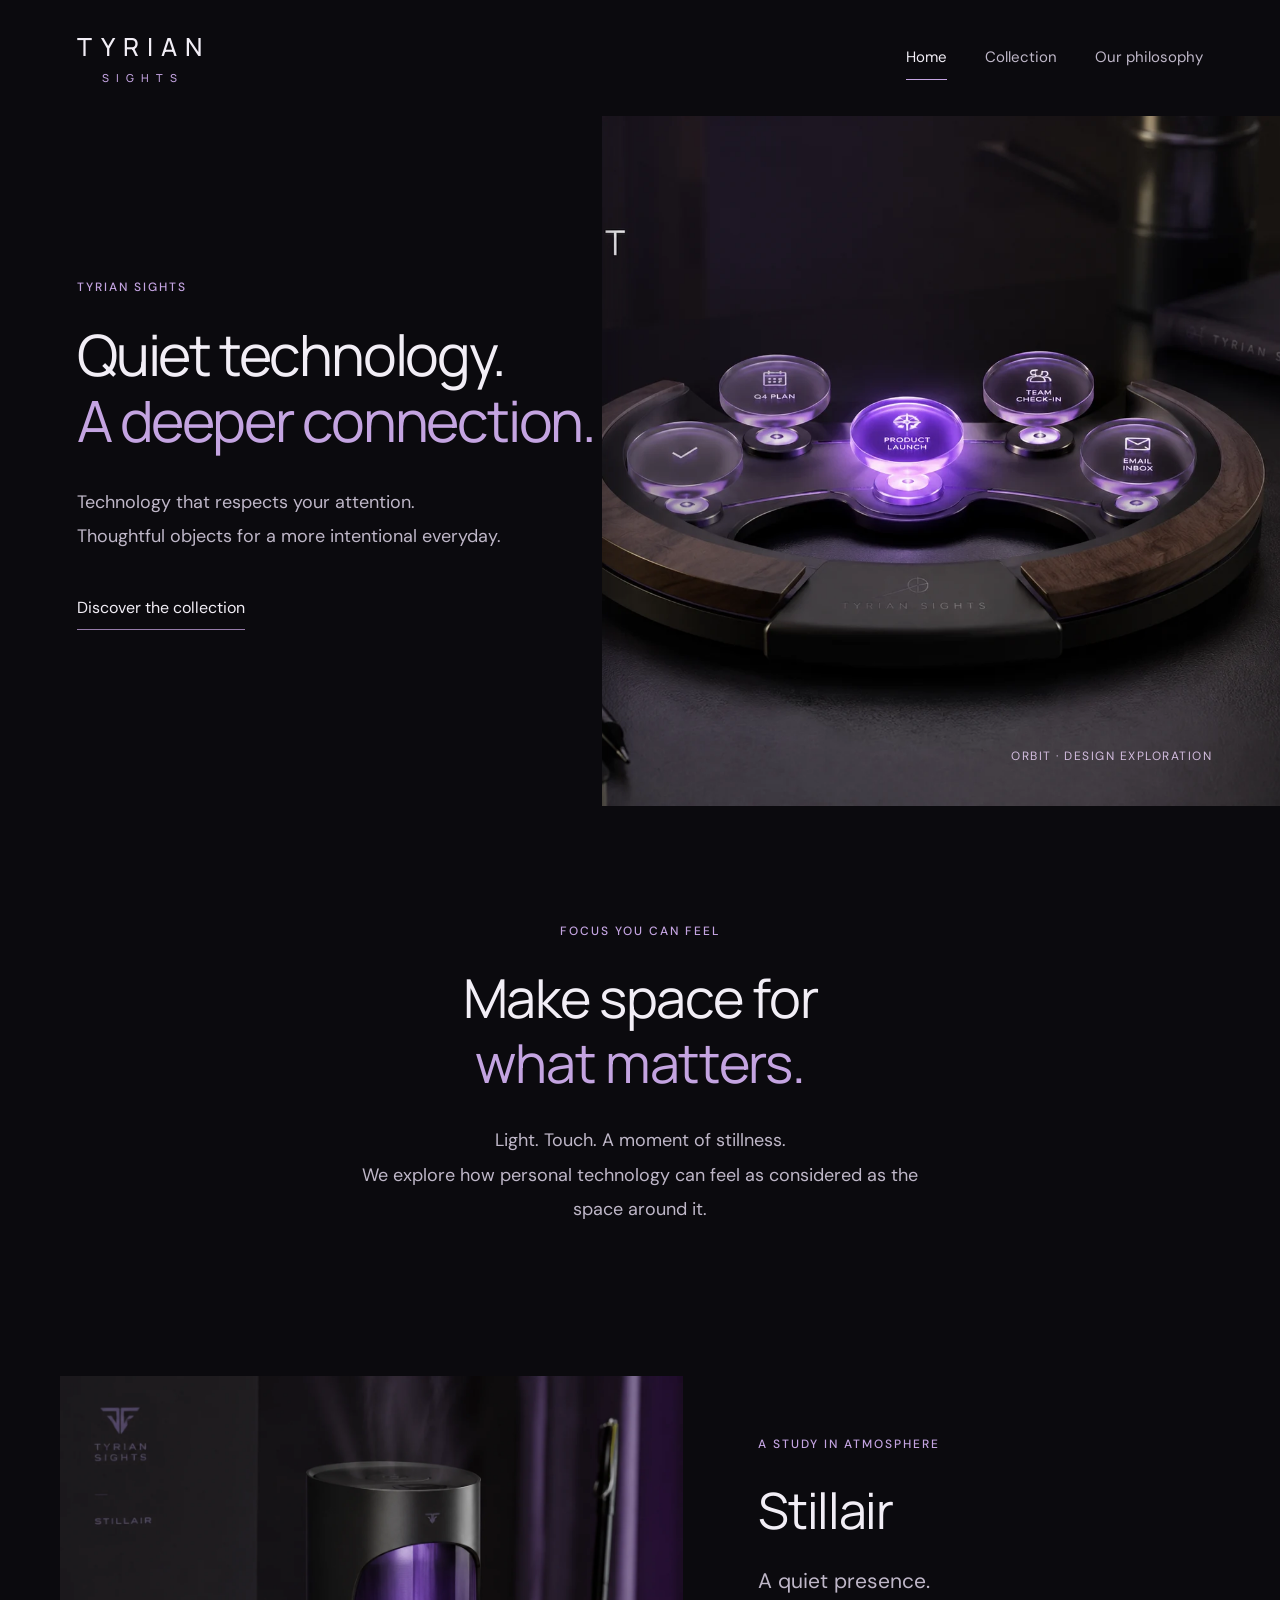
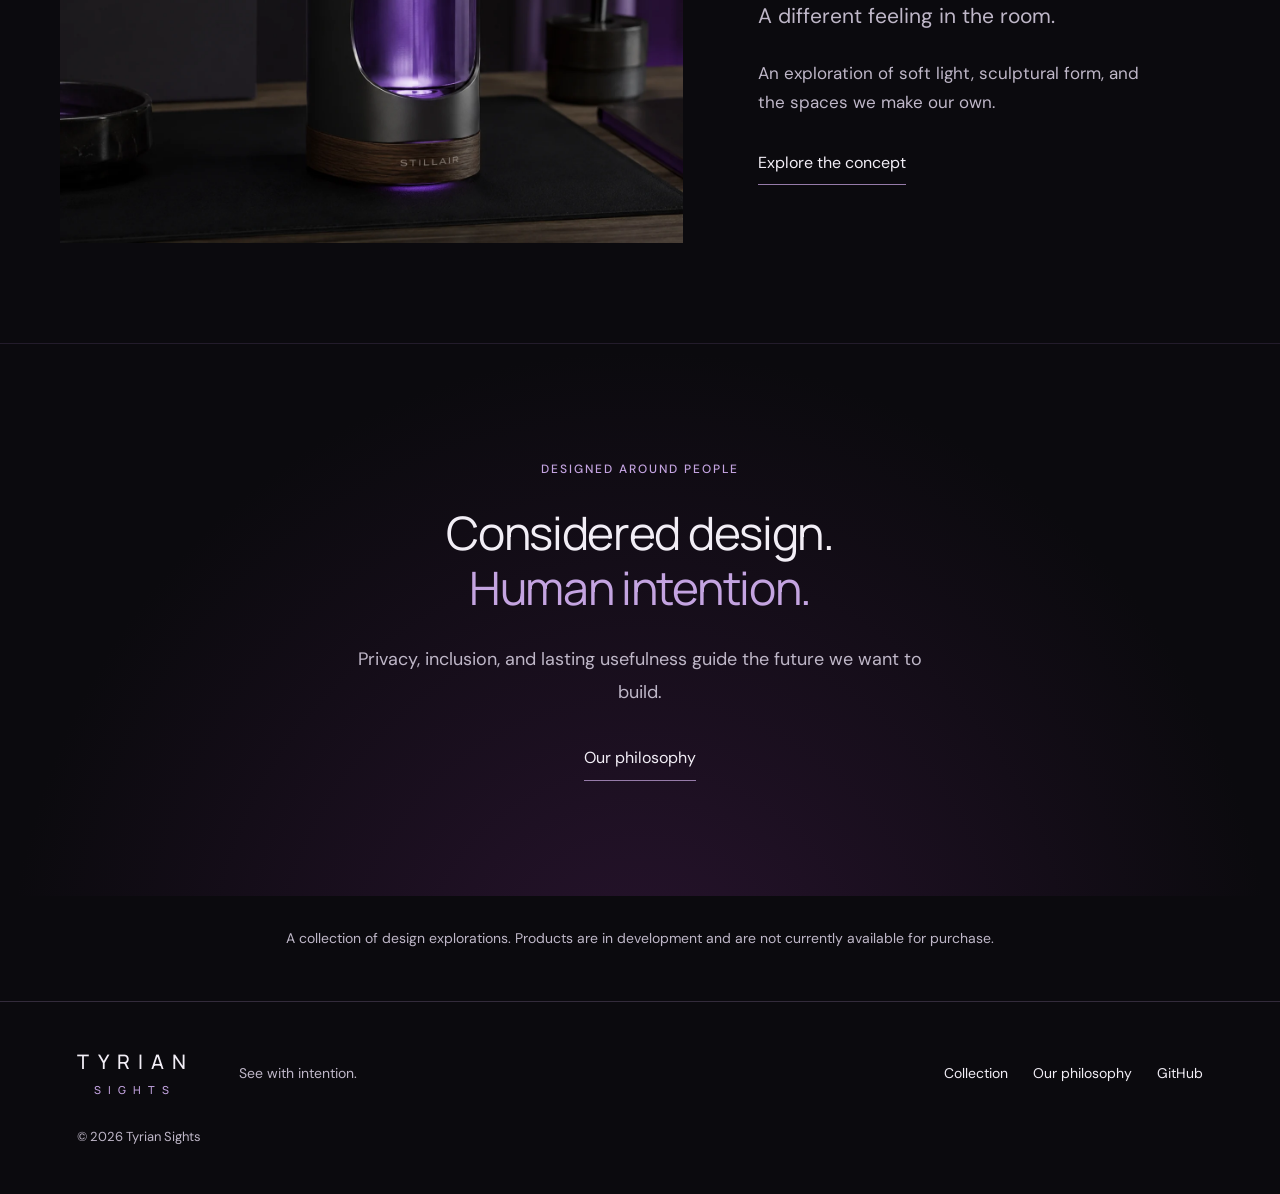
==== commit e0c5d93b: "Refine Tyrian Sights into a calm premium homepage with dedicated collection and philosophy pages" ====
--- a/docs/index.html
+++ b/docs/index.html
@@ -1,6 +1,7 @@
 <!doctype html>
-<html lang="en"><head><meta charset="utf-8"><meta name="viewport" content="width=device-width,initial-scale=1"><meta name="theme-color" content="#0b0a0e"><title>Tyrian Sights — Technology That Respects Your Attention.</title><meta name="description" content="Technology that respects your attention. Explore the Tyrian Sights mission, values, tactile concepts, and planned ecosystem of wearable accessories."><link rel="icon" href="data:image/svg+xml,%3Csvg xmlns='http://www.w3.org/2000/svg' viewBox='0 0 32 32'%3E%3Crect width='32' height='32' rx='8' fill='%2366023c'/%3E%3Cpath d='M7 9h18v4h-7v13h-4V13H7z' fill='%23efe8ff'/%3E%3C/svg%3E"><link rel="stylesheet" href="style.css"><script src="app.js" defer></script></head>
-<body><a class="skip" href="#main">Skip to content</a><header><a class="wordmark" href="#" aria-label="Tyrian Sights home">TYRIAN<span>SIGHTS</span></a><button id="menu" aria-controls="navigation" aria-expanded="false">Menu</button><nav id="navigation" aria-label="Main navigation"><a href="#philosophy">About</a><a href="#values">Values</a><a href="#ecosystem">Products</a><a href="#collection">Gallery</a></nav><a class="github" href="https://github.com/TyrianSights" target="_blank" rel="noopener">GitHub <span aria-hidden="true">↗</span></a></header>
-<main id="main"><section class="hero"><div class="hero-copy"><p class="eyebrow"><span></span> INDEPENDENT TECHNOLOGY STUDIO</p><h1>Technology that respects your <em>attention.</em></h1><p class="intro">We’re developing thoughtful gadgets and wearable concepts that support focus, creativity, and everyday life.</p><a class="button primary" href="#ecosystem">Explore our product concepts</a><div class="hero-note"><span>01 / ORBIT</span><span>DESIGN CONCEPT · TYRIAN SIGHTS</span></div></div><div class="hero-art"><img src="assets/orbit.webp" alt="Tyrian Sights Orbit concept: violet illuminated spheres arranged around a dark circular wood-trimmed base" fetchpriority="high" width="1448" height="1086"><span class="art-caption">A MOMENT TO PAUSE. A NEW WAY TO PLAY.</span></div></section><nav class="page-guide" aria-label="Page sections"><span>Explore Tyrian Sights</span><a href="#philosophy">About us</a><a href="#values">Our values</a><a href="#ecosystem">Product plans</a><a href="#collection">Concept gallery</a><a href="#story">Brand story</a></nav><section id="philosophy" class="section philosophy"><div class="section-head"><div><p class="eyebrow">01 / ABOUT TYRIAN SIGHTS</p><h2>Our mission and vision</h2></div><p>Personal technology designed around people.</p></div><div class="mission-grid"><article><h3>Our mission</h3><p>Empower people through intuitive, wearable interfaces that elevate focus, interaction, and expression.</p><p>We combine tactile innovation with minimalist design to support productivity, creativity, and personal presence.</p></article><article><h3>Our vision</h3><p>A connected world where sight, touch, and motion work together through thoughtful, intelligent tools.</p><p>We envision glasses, a ring, a tile, and a band adapting to you and working together throughout your day.</p></article></div></section><section id="values" class="section values"><div class="section-head"><div><p class="eyebrow">02 / WHAT GUIDES US</p><h2>Our seven values</h2></div><p>Seven principles shape what we design<br>and the kind of company we want to build.</p></div><div class="values-list"><article class="value-row"><span class="value-number">01</span><div><h3>Design With Dignity</h3><p>Technology must respect and uplift people. Privacy, agency, and accessibility guide our designs, protecting people’s rights and honoring individuality.</p></div></article><article class="value-row"><span class="value-number">02</span><div><h3>Inclusive By Default</h3><p>We aim to build adaptive tools for people across gender, race, neurodiversity, language, ability, religion, nationality, body type, sexual orientation, and economic background.</p></div></article><article class="value-row"><span class="value-number">03</span><div><h3>Sustainability Through Simplicity</h3><p>Fewer materials, modular systems, and long-term function over planned obsolescence. Repairability, upgradeability, and reuse are design goals from the beginning.</p></div></article><article class="value-row"><span class="value-number">04</span><div><h3>Innovation Without Elitism</h3><p>The future is co-created. We want builders, artists, developers, and educators to help shape our tools and share in their progress.</p></div></article><article class="value-row"><span class="value-number">05</span><div><h3>Empathy-Driven Tech</h3><p>Technology should respond to how people feel, move, and communicate. We explore touch, motion, and focus as ways to enhance everyday experiences quietly.</p></div></article><article class="value-row"><span class="value-number">06</span><div><h3>Lead With Purpose</h3><p>We aim to advance personal technology with integrity, responsibility, and care for our communities. Ethical leadership means thinking about the long term.</p></div></article><article class="value-row"><span class="value-number">07</span><div><h3>Celebrate Diversity in Design</h3><p>More perspectives make better products. We value multicultural, multilingual communities and want those perspectives represented throughout the design process.</p></div></article></div><p class="culture-note">Respect, integrity, continuous learning, and a healthy work/life balance belong in our working culture. Sustainability includes both the resources we use and the wellbeing of the people doing the work.</p></section><section id="ecosystem" class="section ecosystem"><div class="section-head"><div><p class="eyebrow">03 / THE PLANNED ECOSYSTEM</p><h2>Our planned products</h2></div><p>A family of wearable and ambient tools,<br>designed to work together around you.</p></div><p class="section-intro">Our long-term vision brings sight, touch, and motion together. These planned products explore how personal technology can support productivity, creativity, and presence.</p><div class="ecosystem-grid"><article class="ecosystem-card"><p class="eyebrow">Flagship eyewear concept</p><h3>TS-1 Glasses</h3><p>Smart eyewear for visual guidance.</p><ul><li>Bullseye display and AR overlays</li><li>Navigation and focus assistance</li><li>Future touch, voice, and gesture controls</li></ul></article><article class="ecosystem-card"><p class="eyebrow">Smart wristband concept</p><h3>SightsBand</h3><p>A discreet wristband for subtle cues.</p><ul><li>Haptic reminders</li><li>Gesture control concepts</li><li>Planned coordination with TS-1</li></ul></article><article class="ecosystem-card"><p class="eyebrow">Pocket assistant concept</p><h3>FocusTile</h3><p>A pocket companion for daily focus.</p><ul><li>Focus sessions and time blocks</li><li>Reminders</li><li>Touch, voice, and haptic concepts</li></ul></article><article class="ecosystem-card"><p class="eyebrow">Smart ring concept</p><h3>Tyrian Ring</h3><p>Small, intentional interactions.</p><ul><li>Tap commands and gestures</li><li>NFC access concepts</li><li>Quiet alerts</li></ul></article><article class="ecosystem-card"><p class="eyebrow">Charging and sync concept</p><h3>VisionDock</h3><p>One place to power and connect.</p><ul><li>Shared charging hub</li><li>Device connection</li><li>Device-status information</li></ul></article><article class="ecosystem-card"><p class="eyebrow">Companion app concept</p><h3>SightsHub App</h3><p>One dashboard for the device family.</p><ul><li>Device management</li><li>Customizable focus modes</li><li>Alert, haptic, and visual settings</li></ul></article></div><p class="availability">Planned concepts, not currently available for purchase. Features, performance, compatibility, pricing, and release dates are not finalized.</p><div class="platform"><div><p class="eyebrow">THE SOFTWARE VISION</p><h3>Tyrian Vision OS</h3></div><p>A proposed shared platform built around modularity, privacy-first AI, and cross-device coordination. The vision includes customizable focus modes, spatial interfaces, and future tools for developers. This platform and its integrations are still concepts.</p></div><details class="pipeline"><summary>More ideas on the drawing board</summary><p>Early ideas include:</p><ul><li>SightsPod earbuds</li><li>SightStation workspace hub</li><li>Gratibutton</li><li>Smart Ring Lite</li><li>USB-C Productivity Button</li><li>Travel Cable Organizer</li><li>Privacy Filter Glasses</li></ul><p>Specifications and availability have not been announced.</p></details></section><section id="collection" class="section collection"><div class="section-head"><div><p class="eyebrow">04 / THE COLLECTION</p><h2>Product concept gallery</h2></div><p>An exploration of light, movement, and calm.<br>Discover the concepts taking shape in our studio.</p></div><div class="filters" role="group" aria-label="Filter concepts"><button class="active" data-filter="all" aria-pressed="true">All concepts</button><button data-filter="focus" aria-pressed="false">Focus & play</button><button data-filter="space" aria-pressed="false">Your space</button></div><div class="products"><article data-category="focus" class="product large"><button class="image-button" data-product="orbit" aria-label="Explore Orbit concept"><img src="assets/orbit.webp" alt="Orbit illuminated tactile concept" width="1448" height="1086" loading="lazy"><span class="badge">CONCEPT 01</span><span class="view">Explore concept +</span></button><div class="product-meta"><div><h3>Orbit</h3><p>A little motion. A moment of focus.</p></div><span>FOCUS & PLAY</span></div></article><article data-category="space" class="product"><button class="image-button" data-product="stillair" aria-label="Explore Stillair concept"><img src="assets/stillair.webp" alt="Stillair black cylindrical concept with a purple illuminated window on a desk" width="1448" height="1086" loading="lazy"><span class="badge">CONCEPT 02</span><span class="view">Explore concept +</span></button><div class="product-meta"><div><h3>Stillair</h3><p>Give your space room to breathe.</p></div><span>YOUR SPACE</span></div></article></div><p class="availability">From the design studio: these visuals explore future products. Availability and specifications have not been announced.</p></section><section id="studio" class="section studio"><div class="section-head"><div><p class="eyebrow">05 / INSIDE THE STUDIO</p><h2>Inside the studio</h2></div><p>From a tactile desk object to an immersive personal space.<br>A look at the wider Tyrian Sights vision.</p></div><button class="studio-image image-button" data-product="collection" aria-label="Open the Tyrian Sights concept board"><img src="assets/collection.webp" alt="Tyrian Sights concept board featuring Vision Halo, Desk Buddy, Stillpoint, Focus Veil, Aether Frame, and Sanctum" width="1536" height="1024" loading="lazy"><span class="view">View the concept board +</span></button><div class="studio-footer"><span>SKETCH. EXPLORE. REFINE.</span><p>Early ideas, evolving one thoughtful step at a time.</p></div></section><section id="story" class="section brand-story"><div><p class="eyebrow">06 / THE NAME & THE IDEA</p><h2>The story behind Tyrian Sights</h2></div><div><p>Tyrian takes its name from Tyrian purple, a historic color of rare value. Sights stands for vision and perspective: clarity, ambition, and the ability to imagine what comes next.</p><p>Our original emblem concept pairs purple glasses with a bullseye in one lens. The glasses represent insight; the bullseye represents deliberate attention; the crosshairs represent precision and alignment.</p><p>The design language combines Tyrian Purple, Midnight Black, Opalescent White, and Neon Aqua with four pillars: precision, elegance, augmentation, and integration.</p><p>Our maker roots are in imaginative gadgets, wearable electronics, and tactile objects. We aim to grow through experimentation, careful testing, and continuous learning.</p></div></section><section class="connect section"><p class="eyebrow">KEEP TYRIAN IN YOUR SIGHTS</p><h2>Follow what’s <em>next.</em></h2><p>Explore the project and follow the studio on GitHub.</p><a class="button primary" href="https://github.com/TyrianSights" target="_blank" rel="noopener">Visit Tyrian Sights on GitHub</a><a class="repo-link" href="https://github.com/TyrianSights/tyriansights.github.io" target="_blank" rel="noopener">View this website’s repository</a></section></main>
-<footer><a class="wordmark" href="#">TYRIAN<span>SIGHTS</span></a><p>SEE WITH INTENTION.</p><span>© <span id="year">2026</span> Tyrian Sights</span><a href="#values">Our values</a><a href="#main">Back to top</a></footer>
-<dialog id="concept-dialog" aria-labelledby="dialog-title"><button class="close" aria-label="Close concept details">×</button><img id="dialog-image" alt=""><div class="dialog-copy"><p class="eyebrow">TYRIAN SIGHTS / DESIGN EXPLORATION</p><h2 id="dialog-title"></h2><p id="dialog-description"></p><p class="availability">Concept imagery. Features, materials, and availability remain in development.</p></div></dialog></body></html>
+<html lang="en"><head><meta charset="utf-8"><meta name="viewport" content="width=device-width,initial-scale=1"><meta name="theme-color" content="#0b0a0e"><title>Tyrian Sights — Technology That Respects Your Attention</title><meta name="description" content="Technology that respects your attention. Explore the Tyrian Sights mission, values, tactile concepts, and planned ecosystem of wearable accessories."><link rel="icon" href="data:image/svg+xml,%3Csvg xmlns='http://www.w3.org/2000/svg' viewBox='0 0 32 32'%3E%3Crect width='32' height='32' rx='8' fill='%2366023c'/%3E%3Cpath d='M7 9h18v4h-7v13h-4V13H7z' fill='%23efe8ff'/%3E%3C/svg%3E"><link rel="stylesheet" href="style.css"><script src="app.js" defer></script></head>
+<body><a class="skip" href="#main">Skip to content</a><header><a class="wordmark" href="index.html" aria-label="Tyrian Sights home">TYRIAN<span>SIGHTS</span></a><button id="menu" aria-controls="navigation" aria-expanded="false">Menu</button><nav id="navigation" aria-label="Main navigation"><a href="index.html" aria-current="page">Home</a><a href="products.html">Collection</a><a href="about.html">Our philosophy</a></nav></header><main id="main"><section class="hero"><div class="hero-copy"><p class="eyebrow">TYRIAN SIGHTS</p><h1>Quiet technology.<br><em>A deeper connection.</em></h1><p class="intro">Technology that respects your attention.<br>Thoughtful objects for a more intentional everyday.</p><a class="text-link" href="products.html">Discover the collection</a></div><div class="hero-art"><img src="assets/orbit.webp" width="1448" height="1086" alt="Orbit concept with softly illuminated violet spheres and dark sculptural wood" fetchpriority="high"><p class="image-caption">ORBIT · DESIGN EXPLORATION</p></div></section>
+<section class="statement"><p class="eyebrow">FOCUS YOU CAN FEEL</p><h2>Make space for<br><em>what matters.</em></h2><p>Light. Touch. A moment of stillness.<br>We explore how personal technology can feel as considered as the space around it.</p></section>
+<section class="featured section"><div class="featured-image"><button class="image-button" data-product="stillair" aria-label="Explore Stillair concept"><img src="assets/stillair.webp" width="1448" height="1086" alt="Stillair sculptural black cylinder with a soft violet glow" loading="lazy"></button></div><div class="featured-copy"><p class="eyebrow">A STUDY IN ATMOSPHERE</p><h2>Stillair</h2><p>A quiet presence.<br>A different feeling in the room.</p><p class="secondary">An exploration of soft light, sculptural form, and the spaces we make our own.</p><button class="text-link" data-product="stillair">Explore the concept</button></div></section>
+<section class="philosophy-teaser section"><p class="eyebrow">DESIGNED AROUND PEOPLE</p><h2>Considered design.<br><em>Human intention.</em></h2><p>Privacy, inclusion, and lasting usefulness guide the future we want to build.</p><a class="text-link" href="about.html">Our philosophy</a></section>
+<p class="concept-note">A collection of design explorations. Products are in development and are not currently available for purchase.</p></main><footer><a class="wordmark" href="index.html">TYRIAN<span>SIGHTS</span></a><p>See with intention.</p><nav aria-label="Footer navigation"><a href="products.html">Collection</a><a href="about.html">Our philosophy</a><a href="https://github.com/TyrianSights" target="_blank" rel="noopener">GitHub</a></nav><span>© <span id="year">2026</span> Tyrian Sights</span></footer><dialog id="concept-dialog" aria-labelledby="dialog-title"><button class="close" aria-label="Close concept details">×</button><img id="dialog-image" alt=""><div class="dialog-copy"><p class="eyebrow">TYRIAN SIGHTS / DESIGN EXPLORATION</p><h2 id="dialog-title"></h2><p id="dialog-description"></p><p class="availability">Concept imagery. Features, materials, and availability remain in development.</p></div></dialog></body></html>
--- a/docs/style.css
+++ b/docs/style.css
@@ -1,13 +1,5 @@
-@import url('https://fonts.googleapis.com/css2?family=DM+Sans:wght@400;500;600;700&family=Manrope:wght@400;500;600;700;800&display=swap');
-:root{color-scheme:dark;--bg:#0b0a0e;--text:#f3f0f5;--muted:#aaa5b1;--line:#2b2731;--accent:#b991ef}*{box-sizing:border-box}html{scroll-behavior:smooth;scroll-padding-top:95px}body{margin:0;background:var(--bg);color:var(--text);font-family:'DM Sans',sans-serif;font-size:16px;line-height:1.6}a{color:inherit;text-decoration:none}button{font:inherit;cursor:pointer}button,a,summary{-webkit-tap-highlight-color:transparent}a:focus-visible,button:focus-visible,summary:focus-visible{outline:2px solid var(--accent);outline-offset:6px}button{color:inherit}header{height:102px;padding:0 5%;display:flex;align-items:center;gap:50px;border-bottom:1px solid var(--line);background:var(--bg)}.wordmark{font-family:Manrope,sans-serif;font-size:24px;letter-spacing:8px;font-weight:600;line-height:1.2}.wordmark span{display:block;font-size:10px;letter-spacing:7px;text-align:center;color:var(--accent);margin-top:7px}nav{display:flex;gap:35px;margin:auto;font-size:14px;color:#c7c3cd}nav a:hover,.github:hover{color:var(--accent)}.github{font-size:14px}.github span{margin-left:10px;color:var(--accent)}#menu{display:none}.hero{max-width:1800px;margin:auto;min-height:690px;display:grid;grid-template-columns:43% 57%;position:relative;overflow:hidden}.hero-copy{padding:68px 0 42px 12%;z-index:1}.eyebrow{font-size:12px;font-weight:600;letter-spacing:2px;color:var(--muted);margin:0 0 26px}.eyebrow span{display:inline-block;width:6px;height:6px;background:var(--accent);margin-right:9px}.hero h1{font-family:Manrope,sans-serif;font-size:clamp(56px,5.6vw,90px);line-height:1.04;letter-spacing:-4px;font-weight:500;margin:0 0 28px}em{font-style:normal;color:var(--accent)}.intro{color:#bcb5c6;font-size:17px;line-height:1.8;margin-bottom:30px}.button{display:inline-flex;align-items:center;justify-content:center;padding:15px 25px;font-size:14px;font-weight:600;border-radius:3px;transition:background .2s,transform .2s}.primary{background:#e0c9fc;color:#201529}.primary:hover{background:#f0e1ff;transform:translateY(-2px)}.hero-art{position:relative;align-self:stretch;display:flex;align-items:center}.hero-art img{width:118%;height:100%;object-fit:cover;object-position:60% center;position:absolute;right:0;opacity:.88;mask-image:linear-gradient(to right,transparent,black 20%)}.hero-art:after{content:'';position:absolute;inset:0;pointer-events:none;background:linear-gradient(0deg,var(--bg),transparent 28%)}.hero-note{margin-top:53px;display:flex;gap:20px;font-size:10px;letter-spacing:1.5px;color:#8b8196}.hero-note span:first-child{color:#d2bddf}.art-caption{position:absolute;bottom:41px;right:9%;font-size:10px;letter-spacing:2px;z-index:1;color:#b7a4c6}.manifesto-strip{border-top:1px solid var(--line);border-bottom:1px solid var(--line);display:flex;align-items:center;gap:40px;padding:23px 5%;font-size:14px;letter-spacing:3px}.manifesto-strip span:nth-child(2){color:var(--accent)}.manifesto-strip p{margin:0 0 0 auto;color:var(--muted);font-size:14px;letter-spacing:0}.section{padding:90px 5%;max-width:1600px;margin:auto}.section-head{display:flex;align-items:end;justify-content:space-between;gap:30px;margin-bottom:36px}.section-head .eyebrow{margin-bottom:15px}h2{font-family:Manrope,sans-serif;font-size:clamp(34px,3.4vw,54px);font-weight:500;letter-spacing:-2px;line-height:1.2;margin:0}.section-head>p{color:var(--muted);font-size:15px;margin:0 0 4px}.filters{display:flex;gap:12px;margin:30px 0}.filters button{background:transparent;border:1px solid var(--line);padding:8px 19px;border-radius:30px;color:var(--muted);font-size:14px}.filters button.active{background:#282031;border-color:#615071;color:#eee1ff}.products{display:grid;grid-template-columns:1.2fr 1fr;gap:28px}.image-button{border:1px solid var(--line);padding:0;position:relative;background:#131116;display:block;width:100%;overflow:hidden;text-align:left;border-radius:5px}.image-button img{display:block;width:100%;height:390px;object-fit:cover;transition:transform .6s}.image-button:hover img{transform:scale(1.025)}.badge{position:absolute;top:19px;left:19px;background:#100d17b8;border:1px solid #524359;padding:5px 10px;font-size:10px;letter-spacing:1.5px}.view{position:absolute;bottom:20px;right:20px;font-size:13px;background:#0a080fc9;border:1px solid #584565;padding:8px 14px;border-radius:2px}.product-meta{display:flex;justify-content:space-between;align-items:center;padding:20px 0}h3{font:500 25px Manrope,sans-serif;margin:0 0 4px;letter-spacing:-.5px}.product-meta p{margin:0;color:var(--muted);font-size:14px}.product-meta>span{font-size:10px;letter-spacing:1px;color:#baa7ca}.availability{font-size:13px;color:#92879d;margin-top:22px;max-width:800px}.philosophy{border-top:1px solid var(--line);border-bottom:1px solid var(--line);display:grid;grid-template-columns:1fr 1fr;gap:12%;background:linear-gradient(120deg,#161019,var(--bg) 60%)}.philosophy h2{font-size:clamp(45px,5vw,70px)}.lead{font-size:21px;line-height:1.6;color:#c8becf;margin-top:0;margin-bottom:34px}details{border-top:1px solid var(--line);padding:20px 0}summary{font-size:17px;cursor:pointer;list-style:none}summary:after{content:'+';float:right;color:var(--accent)}details[open] summary:after{content:'−'}summary span{font-size:12px;color:#9a83ab;margin-right:23px}details p{color:var(--muted);font-size:15px;margin:12px 28px 0 41px}.studio-image{max-width:1080px;margin:auto}.studio-image img{height:auto}.studio-footer{display:flex;justify-content:space-between;align-items:center;margin-top:22px}.studio-footer span{font-size:12px;letter-spacing:2px;color:var(--accent)}.studio-footer p{font-size:14px;color:var(--muted)}.connect{text-align:center;border-top:1px solid var(--line);padding-block:85px 100px;background:radial-gradient(ellipse at 50% 120%,#321a43,transparent 70%)}.connect>p:not(.eyebrow){color:var(--muted);margin:20px 0 30px}.repo-link{display:block;font-size:13px;color:#b6a6c1;text-decoration:underline;text-underline-offset:5px;margin-top:20px}footer{padding:35px 5%;border-top:1px solid var(--line);display:flex;align-items:center;gap:36px;font-size:12px;color:var(--muted)}footer .wordmark{font-size:19px;color:var(--text)}footer p{letter-spacing:2px;margin-right:auto}dialog{border:1px solid #5a456b;border-radius:8px;padding:0;background:#100d15;color:var(--text);width:min(850px,92vw);max-height:90vh}dialog::backdrop{background:#000c;backdrop-filter:blur(8px)}dialog>img{display:block;width:100%;max-height:54vh;object-fit:contain;background:#09080b}.dialog-copy{padding:30px}.dialog-copy .eyebrow{margin-bottom:13px}.dialog-copy>p{color:var(--muted)}.close{position:absolute;right:15px;top:15px;border:1px solid #867190;background:#100d15;border-radius:50%;width:42px;height:42px;font-size:27px;z-index:2}.skip{position:fixed;left:20px;top:-100px;background:var(--accent);color:#111;padding:10px;z-index:10}.skip:focus{top:10px}[hidden]{display:none!important}body.modal-open{overflow:hidden}@media(min-width:1600px){.hero{min-height:790px}.hero-copy{padding-top:100px}}@media(max-width:900px){header{gap:25px}nav{gap:20px}.hero{min-height:620px;grid-template-columns:49% 51%}.hero h1{font-size:60px;letter-spacing:-3px}.hero-copy{padding-top:60px}.hero-art img{width:130%;object-position:62%}.hero-note{flex-direction:column;gap:5px}.art-caption{display:none}.section{padding-block:65px}.section-head{align-items:start;flex-direction:column;gap:20px}.image-button img{height:300px}.studio-image img{height:auto}.product-meta{align-items:start;gap:12px;flex-direction:column}.philosophy{gap:8%}.manifesto-strip{gap:20px}.manifesto-strip p{font-size:12px}footer{flex-wrap:wrap}footer p{display:none}footer>span{margin-left:auto}}@media(max-width:600px){header{height:84px;padding-inline:6%;gap:20px}.wordmark{font-size:21px}.github{margin-left:auto}.hero{display:flex;flex-direction:column;min-height:0}.hero-copy{padding:45px 6% 0}.hero h1{font-size:62px}.hero h1 br:nth-child(2){display:none}.eyebrow{font-size:10px;letter-spacing:1.5px}.hero-note{margin-top:27px;flex-direction:row;font-size:9px}.hero-art{height:340px;margin-top:12px}.hero-art img{width:100%;height:100%;object-position:center;mask-image:linear-gradient(to bottom,transparent,black 12%)}.intro{font-size:16px}.manifesto-strip{justify-content:space-between;padding:20px 6%;font-size:12px;gap:10px}.manifesto-strip p{display:none}.section{padding:55px 6%}.section-head>p br{display:none}.products{grid-template-columns:1fr;gap:24px}.image-button img{height:auto}.product-meta{flex-direction:row;align-items:center}.product-meta>span{font-size:9px}.filters{gap:7px}.filters button{padding:8px 13px;font-size:13px}.philosophy{grid-template-columns:1fr;gap:35px}.philosophy h2{font-size:48px}.lead{font-size:19px}.studio-footer{flex-direction:column;align-items:start}.studio-footer p{margin:8px 0}.studio-image .view{font-size:11px;bottom:10px;right:10px}.connect h2{font-size:38px}footer{padding:30px 6%;gap:25px}footer>a:last-child{width:100%}#menu{display:block;background:transparent;border:0;color:var(--muted);font-size:13px;padding:10px 0;margin-left:auto}.github{margin-left:0;font-size:13px}nav{display:none;position:absolute;top:84px;left:0;right:0;z-index:5;background:#16111c;padding:25px 6%;border-bottom:1px solid var(--line)}nav.open{display:flex;flex-direction:column}.dialog-copy{padding:22px}dialog h2{font-size:32px}}
+@import url('https://fonts.googleapis.com/css2?family=DM+Sans:wght@400;500;600&family=Manrope:wght@400;500;600&display=swap');
+:root{color-scheme:dark;--bg:#0b0a0e;--surface:#141118;--text:#f2eef6;--muted:#bfb7c8;--accent:#c4a4e1;--line:#332b3b}*{box-sizing:border-box}html{scroll-behavior:smooth;scroll-padding-top:30px}body{margin:0;background:var(--bg);color:var(--text);font:17px/1.8 'DM Sans',sans-serif}a{color:inherit;text-decoration:none}button{font:inherit;color:inherit;cursor:pointer}button,a,summary{-webkit-tap-highlight-color:transparent}button:focus-visible,a:focus-visible,summary:focus-visible{outline:2px solid var(--accent);outline-offset:6px}img{max-width:100%;display:block}em{font-style:normal;color:var(--accent)}h1,h2,h3{font-family:Manrope,sans-serif;font-weight:400;margin:0;line-height:1.2}h1{font-size:clamp(40px,4.8vw,72px);letter-spacing:-2.2px}h2{font-size:clamp(32px,3.6vw,52px);letter-spacing:-1.3px}h3{font-size:25px;letter-spacing:-.4px}p{color:var(--muted)}header{max-width:1440px;margin:auto;min-height:116px;padding:28px 6%;display:flex;align-items:center;justify-content:space-between;gap:35px}.wordmark{font-family:Manrope,sans-serif;font-size:25px;letter-spacing:8px;line-height:1.2;font-weight:500}.wordmark span{display:block;text-align:center;color:var(--accent);font-size:11px;letter-spacing:7px;margin-top:9px}#navigation{display:flex;gap:38px;font-size:15px;color:var(--muted)}#navigation a{padding:8px 0}#navigation a:hover,#navigation [aria-current]{color:var(--text)}#navigation [aria-current]{border-bottom:1px solid var(--accent)}#menu{display:none}.eyebrow{font-size:12px;letter-spacing:2px;line-height:1.7;color:var(--accent);font-weight:500;margin:0 0 25px}.hero{max-width:1600px;min-height:690px;margin:auto;display:grid;grid-template-columns:47% 53%;align-items:center}.hero-copy{padding:75px 0 90px 12.8%;position:relative;z-index:1}.hero h1{font-size:clamp(43px,4.45vw,68px);line-height:1.15;max-width:620px}.hero .intro{font-size:18px;line-height:1.9;max-width:44ch;margin:32px 0}.text-link{display:inline-block;background:none;border:0;border-bottom:1px solid #967ba9;padding:9px 0;color:var(--text);font-size:16px;line-height:1.6;transition:border-color .2s,color .2s}.text-link:hover{color:var(--accent);border-color:var(--accent)}.hero-art{position:relative;align-self:stretch;display:flex;align-items:center;min-height:650px;overflow:hidden}.hero-art img{width:116%;max-width:none;height:100%;position:absolute;right:0;object-fit:cover;object-position:59% center;mask-image:linear-gradient(90deg,transparent,black 18%)}.image-caption{position:absolute;bottom:26px;right:10%;font-size:12px;letter-spacing:1.5px;color:#d3bddf}.statement{max-width:840px;margin:auto;text-align:center;padding:115px 28px 125px}.statement h2{font-size:clamp(38px,4.2vw,62px)}.statement>p:last-child{max-width:48ch;font-size:18px;line-height:1.9;margin:28px auto 0}.section{max-width:1280px;margin:auto;padding:85px 60px;scroll-margin-top:20px}.featured{display:grid;grid-template-columns:1.35fr 1fr;gap:75px;align-items:center;padding-block:25px 100px}.featured-image .image-button{border:0;border-radius:0}.featured-image img{width:100%;height:auto;aspect-ratio:1/1;object-fit:cover;object-position:58% center}.featured-copy h2{font-size:50px}.featured-copy>p:not(.eyebrow){font-size:21px;line-height:1.7;margin:24px 0}.featured-copy .secondary{font-size:17px!important;max-width:32ch}.philosophy-teaser{text-align:center;max-width:none;padding:115px 25px;background:radial-gradient(ellipse at 50% 120%,#27132d,transparent 70%);border-top:1px solid #231c2b}.philosophy-teaser p:not(.eyebrow){max-width:47ch;margin:28px auto;font-size:18px}.concept-note{font-size:14px;text-align:center;max-width:850px;margin:30px auto 50px;padding:0 25px}.page-intro{max-width:1160px;margin:auto;padding:85px 0 55px}.page-intro h1{font-size:clamp(40px,5vw,68px)}.page-intro>p:not(.eyebrow){max-width:55ch;font-size:19px;margin:28px 0}.local-nav{display:flex;flex-wrap:wrap;gap:15px 30px;margin-top:35px;font-size:16px}.local-nav a{border-bottom:1px solid var(--line);padding-bottom:6px}.section-head{margin-bottom:35px}.section-head .eyebrow{margin-bottom:16px}.section-head>p{max-width:65ch;font-size:17px;margin:22px 0 0}.section-head>p br{display:none}.section-intro{max-width:68ch;margin-bottom:35px}.collection,.ecosystem,.values,.brand-story,.studio{border-top:1px solid var(--line)}.filters{display:flex;flex-wrap:wrap;gap:10px;margin:30px 0}.filters button{background:transparent;border:1px solid var(--line);border-radius:30px;font-size:15px;padding:9px 20px;min-height:44px;color:var(--muted)}.filters button.active{background:#30213c;color:#f4eafa;border-color:#7d6190}.products{display:grid;grid-template-columns:1fr 1fr;gap:30px}.image-button{display:block;width:100%;border:1px solid var(--line);background:var(--surface);padding:0;position:relative;overflow:hidden;border-radius:4px;text-align:left}.image-button img{width:100%;height:auto;aspect-ratio:4/3;object-fit:cover;transition:transform .6s ease}.image-button:hover img{transform:scale(1.02)}.badge{position:absolute;top:18px;left:18px;padding:5px 10px;background:#100d17dd;border:1px solid #574760;font-size:12px;letter-spacing:1px}.view{position:absolute;right:18px;bottom:18px;padding:9px 14px;background:#100d17e8;border:1px solid #685475;font-size:14px}.product-meta{padding:24px 0;display:flex;flex-wrap:wrap;gap:15px;align-items:flex-start;justify-content:space-between}.product-meta p{font-size:16px;margin:8px 0}.product-meta>span{font-size:12px;letter-spacing:.7px;color:var(--accent);padding-top:5px}.availability{font-size:15px;color:#c3b6ce;max-width:78ch;margin-top:20px;line-height:1.8}.ecosystem-grid{display:grid;grid-template-columns:1fr 1fr;gap:28px}.ecosystem-card{border-top:1px solid var(--line);padding:28px 0 24px}.ecosystem-card .eyebrow{font-size:12px;letter-spacing:1px;margin-bottom:15px}.ecosystem-card p:not(.eyebrow){margin:18px 0 10px}.ecosystem-card ul{padding-left:22px;color:var(--muted);font-size:16px;line-height:1.9;margin:0}.ecosystem-card li{padding:4px 0}.platform{display:grid;grid-template-columns:1fr 2fr;gap:45px;margin-top:45px;padding:40px 0;border-top:1px solid var(--line)}.platform p{margin-top:0}.platform .eyebrow{margin-bottom:15px}details{border-top:1px solid var(--line);padding:25px 0}summary{cursor:pointer;list-style:none;font-size:18px;padding-right:30px;position:relative}summary:after{content:'+';position:absolute;right:0;color:var(--accent)}details[open] summary:after{content:'−'}details p,details ul{max-width:68ch;color:var(--muted)}.mission-grid{display:grid;grid-template-columns:1fr 1fr;gap:65px}.mission-grid h3{margin-bottom:25px}.mission-grid p{font-size:18px;line-height:1.9;max-width:50ch}.values-list{max-width:900px}.value-row{display:grid;grid-template-columns:40px 1fr;gap:22px;padding:28px 0;border-bottom:1px solid var(--line)}.value-number{font-size:14px;color:var(--accent);padding-top:4px}.value-row h3{font-size:22px;line-height:1.5}.value-row p{font-size:17px;line-height:1.9;max-width:66ch;margin:12px 0 0}.culture-note{max-width:75ch;font-size:17px;margin-top:35px}.brand-story>div:last-child{max-width:72ch;margin-top:30px}.brand-story>div>p:not(.eyebrow){font-size:18px;line-height:1.9}.studio-image{max-width:1000px;margin:auto}.studio-image img{aspect-ratio:auto}.studio-footer{display:flex;flex-wrap:wrap;align-items:center;justify-content:space-between;gap:12px;margin-top:25px}.studio-footer span{font-size:12px;letter-spacing:1.2px;color:var(--accent)}.studio-footer p{font-size:16px}footer{max-width:1440px;margin:auto;padding:45px 6%;border-top:1px solid var(--line);display:flex;flex-wrap:wrap;align-items:center;gap:25px 45px;font-size:14px}footer .wordmark{font-size:20px}footer p{font-size:14px}footer nav{margin-left:auto;display:flex;flex-wrap:wrap;gap:25px}footer>span{width:100%;color:var(--muted);font-size:13px}dialog{padding:0;border:1px solid #695276;border-radius:6px;background:#100d15;color:var(--text);width:min(850px,94vw);max-height:90vh}dialog::backdrop{background:#000d;backdrop-filter:blur(8px)}dialog>img{width:100%;max-height:52vh;object-fit:contain;background:#09080c}.close{position:absolute;top:15px;right:15px;z-index:2;border:1px solid #947d9f;background:#100d15;border-radius:50%;font-size:28px;width:48px;height:48px}.dialog-copy{padding:32px}.dialog-copy .eyebrow{margin-bottom:16px}.dialog-copy p{line-height:1.9}body.modal-open{overflow:hidden}[hidden]{display:none!important}.skip{position:fixed;top:-100px;left:20px;z-index:10;background:var(--accent);color:#111;padding:10px}.skip:focus{top:10px}
+@media(max-width:1000px){header{padding-inline:35px}.hero{min-height:560px;grid-template-columns:1fr 1fr}.hero-copy{padding:60px 0 60px 35px}.hero h1{font-size:45px}.hero-art{min-height:560px}.hero .intro{font-size:17px}.section{padding:65px 35px}.featured{gap:38px}.featured-copy h2{font-size:42px}.page-intro{padding:65px 35px 40px}.mission-grid{gap:40px}.statement{padding:85px 28px}.image-caption{font-size:11px;right:6%}footer{padding-inline:35px}footer p{display:none}}
+@media(max-width:650px){header{min-height:88px;padding:20px;gap:20px;position:relative}.wordmark{font-size:21px}#menu{display:block;border:0;background:none;font-size:16px;min-height:44px}#navigation{display:none;position:absolute;top:88px;left:0;right:0;padding:25px 20px;background:#17121d;border-bottom:1px solid var(--line);z-index:5;font-size:17px}#navigation.open{display:flex;flex-direction:column;gap:16px}#navigation [aria-current]{border-bottom:0;color:var(--accent)}.hero{display:flex;flex-direction:column;min-height:0}.hero-copy{padding:48px 24px 35px;width:100%}.hero h1{font-size:clamp(35px,8.6vw,50px);letter-spacing:-1.3px}.hero .eyebrow{margin-bottom:22px}.hero .intro{font-size:17px;margin:25px 0 18px}.hero .intro br{display:none}.hero-art{width:100%;min-height:0;height:340px}.hero-art img{width:100%;object-position:center;mask-image:linear-gradient(180deg,transparent,black 12%)}.image-caption{font-size:11px;bottom:9px;right:24px}.statement{padding:70px 24px 80px}.statement h2{font-size:40px}.statement>p:last-child{font-size:17px}.statement>p:last-child br{display:none}.section{padding:55px 24px}.featured{grid-template-columns:1fr;gap:35px;padding-top:0}.featured-image img{aspect-ratio:4/3}.featured-copy h2{font-size:42px}.featured-copy>p:not(.eyebrow){font-size:21px;margin:20px 0}.featured-copy .secondary{max-width:45ch}.philosophy-teaser{padding:75px 24px}.philosophy-teaser h2{font-size:36px}.concept-note{font-size:14px;margin:25px auto 35px}.page-intro{padding:45px 24px}.page-intro h1{font-size:42px}.page-intro>p:not(.eyebrow){font-size:18px}.local-nav{gap:12px 23px;font-size:15px}.section h2{font-size:32px}.products,.ecosystem-grid,.mission-grid,.platform{grid-template-columns:1fr}.products{gap:30px}.ecosystem-grid{gap:5px}.mission-grid{gap:30px}.mission-grid p{font-size:17px}.platform{gap:25px;padding-block:30px}.value-row{grid-template-columns:28px 1fr;gap:15px;padding:24px 0}.value-row h3{font-size:20px}.value-row p{font-size:17px}.brand-story>div>p:not(.eyebrow){font-size:17px}.product-meta{display:block}.view{font-size:13px;bottom:12px;right:12px;padding:8px 12px}.badge{font-size:11px;top:12px;left:12px}.filters button{font-size:15px;padding-inline:15px}.studio-footer{display:block}.dialog-copy{padding:24px}.dialog-copy h2{font-size:30px}footer{padding:35px 24px;gap:30px}footer nav{width:100%;margin-left:0;gap:20px;font-size:15px}.eyebrow{font-size:12px;letter-spacing:1.5px}}
 @media(prefers-reduced-motion:reduce){html{scroll-behavior:auto}*,*:before,*:after{transition:none!important}}
-
-/* Brand story and product ecosystem, from the supplied planning documents. */
-.hero h1{font-size:clamp(46px,4.4vw,70px);letter-spacing:-2.5px;line-height:1.12}.hero-copy{padding-right:14px}.hero .intro{max-width:460px}nav{gap:24px}.manifesto-strip{letter-spacing:1.8px}.section-intro{max-width:760px;color:var(--muted);margin:0 0 30px;font-size:17px}.ecosystem{border-top:1px solid var(--line)}.ecosystem-grid{display:grid;grid-template-columns:repeat(3,minmax(0,1fr));gap:18px}.ecosystem-card{border:1px solid var(--line);border-radius:5px;padding:28px;background:linear-gradient(145deg,#1d111c,#0f0e13);display:flex;flex-direction:column}.ecosystem-card .eyebrow{font-size:12px;letter-spacing:1.2px;margin-bottom:15px;color:#c8afda}.ecosystem-card p:not(.eyebrow){color:var(--muted);font-size:16px;line-height:1.75}.concept-keywords{font-size:13px;color:var(--accent);margin-top:auto;padding-top:12px}.platform{display:grid;grid-template-columns:1fr 2fr;gap:30px;margin-top:40px;padding:30px 0;border-top:1px solid var(--line)}.platform .eyebrow{margin-bottom:12px}.platform>p{margin:0;color:var(--muted);font-size:16px}.pipeline p{max-width:950px}.principles>p:not(.lead){color:var(--muted);font-size:17px}.principles>h3{margin-bottom:18px}.principles>h3:not(:first-child){margin-top:35px}.values-list{display:grid;grid-template-columns:1fr 1fr;gap:0 45px}.values-list details{align-self:start}.values-list details p{font-size:16px}.culture-note{margin-top:32px;padding-top:25px;border-top:1px solid var(--line);max-width:850px;color:var(--muted);font-size:16px}.brand-story{border-top:1px solid var(--line);border-bottom:1px solid var(--line);display:grid;grid-template-columns:1fr 1fr;gap:9%;background:linear-gradient(140deg,#200d1a,var(--bg) 70%)}.brand-story>div>p:not(.eyebrow){font-size:17px;color:var(--muted)}.brand-story>div>p:first-child{margin-top:0}
-@media(max-width:1000px){.ecosystem-grid{grid-template-columns:repeat(2,minmax(0,1fr))}header{gap:20px}nav{gap:15px;font-size:13px}.hero h1{font-size:49px}.hero h1 br{display:none}.hero h1{max-width:430px}.values-list{gap:0 25px}}
-@media(max-width:600px){.hero h1{font-size:48px;letter-spacing:-1.8px;max-width:100%}.hero h1 br{display:none}.hero-copy{padding-right:6%}.ecosystem-grid,.values-list,.brand-story,.platform{grid-template-columns:1fr}.ecosystem-card{padding:24px}.ecosystem-card .eyebrow{font-size:12px}.platform{gap:20px}.brand-story{gap:25px}.brand-story h2{font-size:38px}.manifesto-strip{font-size:10px;letter-spacing:1px;gap:12px}.values-list summary{font-size:16px}.values-list summary span{margin-right:15px}.values-list details p{margin-left:30px}.hero .intro{font-size:16px}nav{font-size:15px}footer{gap:20px}}
-
-/* Readability and page structure */
-:root{--muted:#c4bfce;--line:#39323f}body{font-size:17px;line-height:1.75}header{max-width:1320px;margin:auto;padding-inline:40px;height:92px}nav{font-size:16px;gap:28px}header .github{font-size:16px}.hero{max-width:1240px;min-height:570px;grid-template-columns:1fr 1fr;align-items:center;overflow:hidden}.hero-copy{padding:64px 32px 64px 40px}.hero h1{font-size:clamp(38px,4.5vw,62px);line-height:1.14;letter-spacing:-1.8px;max-width:560px}.hero .intro{font-size:18px;line-height:1.8;max-width:44ch}.hero-art{min-height:510px}.hero-art img{width:105%;object-position:58% center}.hero-note{font-size:12px;letter-spacing:.6px;flex-wrap:wrap;margin-top:30px}.art-caption{font-size:12px;letter-spacing:.7px;right:6%}.eyebrow{font-size:13px;letter-spacing:1.3px;line-height:1.6;color:#c5b2d6}.button{font-size:16px;padding:14px 22px;min-height:48px}.page-guide{max-width:1160px;margin:0 auto 20px;padding:22px 28px;display:flex;flex-wrap:wrap;justify-content:flex-start;gap:12px 26px;border:1px solid var(--line);border-radius:8px;background:#17131d}.page-guide>span{font-size:14px;color:#c5b2d6;width:100%;font-weight:600}.page-guide a{font-size:16px;text-decoration:underline;text-underline-offset:5px}.section{max-width:1240px;padding:64px 40px;border-bottom:1px solid var(--line);scroll-margin-top:24px}.section-head{display:block;margin-bottom:30px}.section-head h2,h2{font-size:clamp(30px,3vw,42px);line-height:1.25;letter-spacing:-.9px}.section-head>p{font-size:17px;line-height:1.8;max-width:65ch;margin:16px 0 0}.section-head>p br{display:none}.section-head .eyebrow{margin-bottom:12px}.section-intro{font-size:17px;max-width:68ch;line-height:1.8}.philosophy{display:block;background:none;border-top:0}.philosophy h2{font-size:clamp(30px,3vw,42px)}.mission-grid{display:grid;grid-template-columns:1fr 1fr;gap:24px}.mission-grid article{padding:28px;background:#19141e;border:1px solid var(--line);border-radius:8px}.mission-grid h3{font-size:25px;margin:0 0 18px}.mission-grid p{font-size:18px;line-height:1.85;color:var(--muted);max-width:52ch;margin:0 0 16px}.mission-grid p:last-child{margin-bottom:0}.values-list{display:block;max-width:900px}.value-row{display:grid;grid-template-columns:48px 1fr;gap:18px;padding:25px 0;border-bottom:1px solid var(--line)}.value-row:last-child{border-bottom:0}.value-number{font-size:15px;color:var(--accent);padding-top:5px}.value-row h3{font-size:21px;letter-spacing:0;line-height:1.5;margin:0 0 8px}.value-row p{font-size:17px;line-height:1.85;margin:0;max-width:68ch;color:var(--muted)}.culture-note{font-size:17px;line-height:1.85;max-width:72ch;margin-top:22px}.ecosystem-grid{grid-template-columns:repeat(2,minmax(0,1fr));gap:24px}.ecosystem-card{padding:28px;border-radius:8px;background:#17131c}.ecosystem-card .eyebrow{font-size:13px;letter-spacing:.6px}.ecosystem-card h3{font-size:25px}.ecosystem-card p:not(.eyebrow){font-size:17px;margin:14px 0 8px}.ecosystem-card ul{padding-left:22px;margin:8px 0 0;color:var(--muted);font-size:16px;line-height:1.85}.ecosystem-card li{margin:5px 0}.platform{grid-template-columns:1fr 2fr;padding:30px 0;margin-top:32px}.platform>p{font-size:17px;line-height:1.85;max-width:65ch}.availability{font-size:15px;line-height:1.8;color:#c5bbd0;max-width:78ch;padding:16px 0;margin-top:16px}.pipeline summary{font-size:18px;min-height:44px;line-height:1.6}.pipeline p,.pipeline ul{font-size:17px;color:var(--muted);line-height:1.85;max-width:68ch}.pipeline p{margin-left:0}.pipeline ul{padding-left:24px}.filters{flex-wrap:wrap}.filters button{font-size:16px;min-height:44px;padding:8px 20px}.products{grid-template-columns:1fr 1fr;gap:24px}.image-button img{height:auto;aspect-ratio:4/3;object-fit:cover}.badge{font-size:12px;letter-spacing:.7px}.view{font-size:14px}.product-meta{gap:15px;align-items:flex-start;flex-wrap:wrap}.product-meta p{font-size:16px;line-height:1.8}.product-meta>span{font-size:12px;letter-spacing:.7px}.studio-image{max-width:980px}.studio-image img{aspect-ratio:auto}.studio-footer{flex-wrap:wrap;gap:8px}.studio-footer span{font-size:13px}.studio-footer p{font-size:16px}.brand-story{display:block;background:#141018}.brand-story>div:last-child{max-width:73ch;margin-top:28px}.brand-story>div>p:not(.eyebrow){font-size:18px;line-height:1.9;margin-bottom:22px}.brand-story h2{max-width:26ch}.connect{padding-block:64px}.connect p{font-size:18px}.repo-link{font-size:16px}.dialog-copy{padding:32px}.dialog-copy p{font-size:17px;line-height:1.8}.dialog-copy .eyebrow{font-size:12px}footer{max-width:1240px;margin:auto;padding:32px 40px;flex-wrap:wrap;font-size:14px;gap:25px}footer p{font-size:12px}dialog{width:min(850px,94vw)}.close{width:48px;height:48px}
-@media(max-width:850px){header{padding-inline:24px;gap:22px}nav{gap:18px;font-size:15px}.hero-copy{padding-left:24px}.hero h1{font-size:44px}.section{padding:48px 24px}.page-guide{margin-inline:24px}.hero-art{min-height:490px}.hero-note{display:none}.art-caption{display:none}.mission-grid{gap:18px}.ecosystem-card,.mission-grid article{padding:24px}.platform{grid-template-columns:1fr;gap:18px}footer{padding-inline:24px}.page-guide{gap:14px 24px}}
-@media(max-width:600px){header{height:80px;padding-inline:20px;gap:16px}#menu{font-size:16px;min-height:44px}.github{font-size:14px!important}#navigation{top:80px;padding:24px 20px;font-size:17px}.hero{display:flex;min-height:0}.hero-copy{padding:40px 20px 20px}.hero h1{font-size:39px;letter-spacing:-1px;line-height:1.17}.hero .intro{font-size:17px}.hero-art{min-height:0;height:290px;width:100%;margin:0}.hero-art img{width:100%}.hero .button{width:100%}.page-guide{display:flex;margin:12px 20px 0;padding:20px;gap:14px 22px}.page-guide a{font-size:15px}.section{padding:42px 20px}.mission-grid,.ecosystem-grid,.products{grid-template-columns:1fr}.mission-grid p{font-size:17px}.value-row{grid-template-columns:30px 1fr;gap:12px;padding:23px 0}.value-row h3{font-size:20px}.value-row p{font-size:17px}.section h2,.brand-story h2,.connect h2{font-size:31px}.brand-story>div>p:not(.eyebrow){font-size:17px}.product-meta{flex-direction:column}.filters{gap:8px}.filters button{font-size:15px;padding-inline:14px}.badge{font-size:12px}.view,.studio-image .view{font-size:13px;padding:9px 12px}.studio-footer{align-items:flex-start}.availability{font-size:15px}.dialog-copy{padding:24px}.dialog-copy h2{font-size:29px}footer{padding:28px 20px;font-size:14px}footer>a:last-child{width:auto}footer>span{margin-left:0;width:100%}}
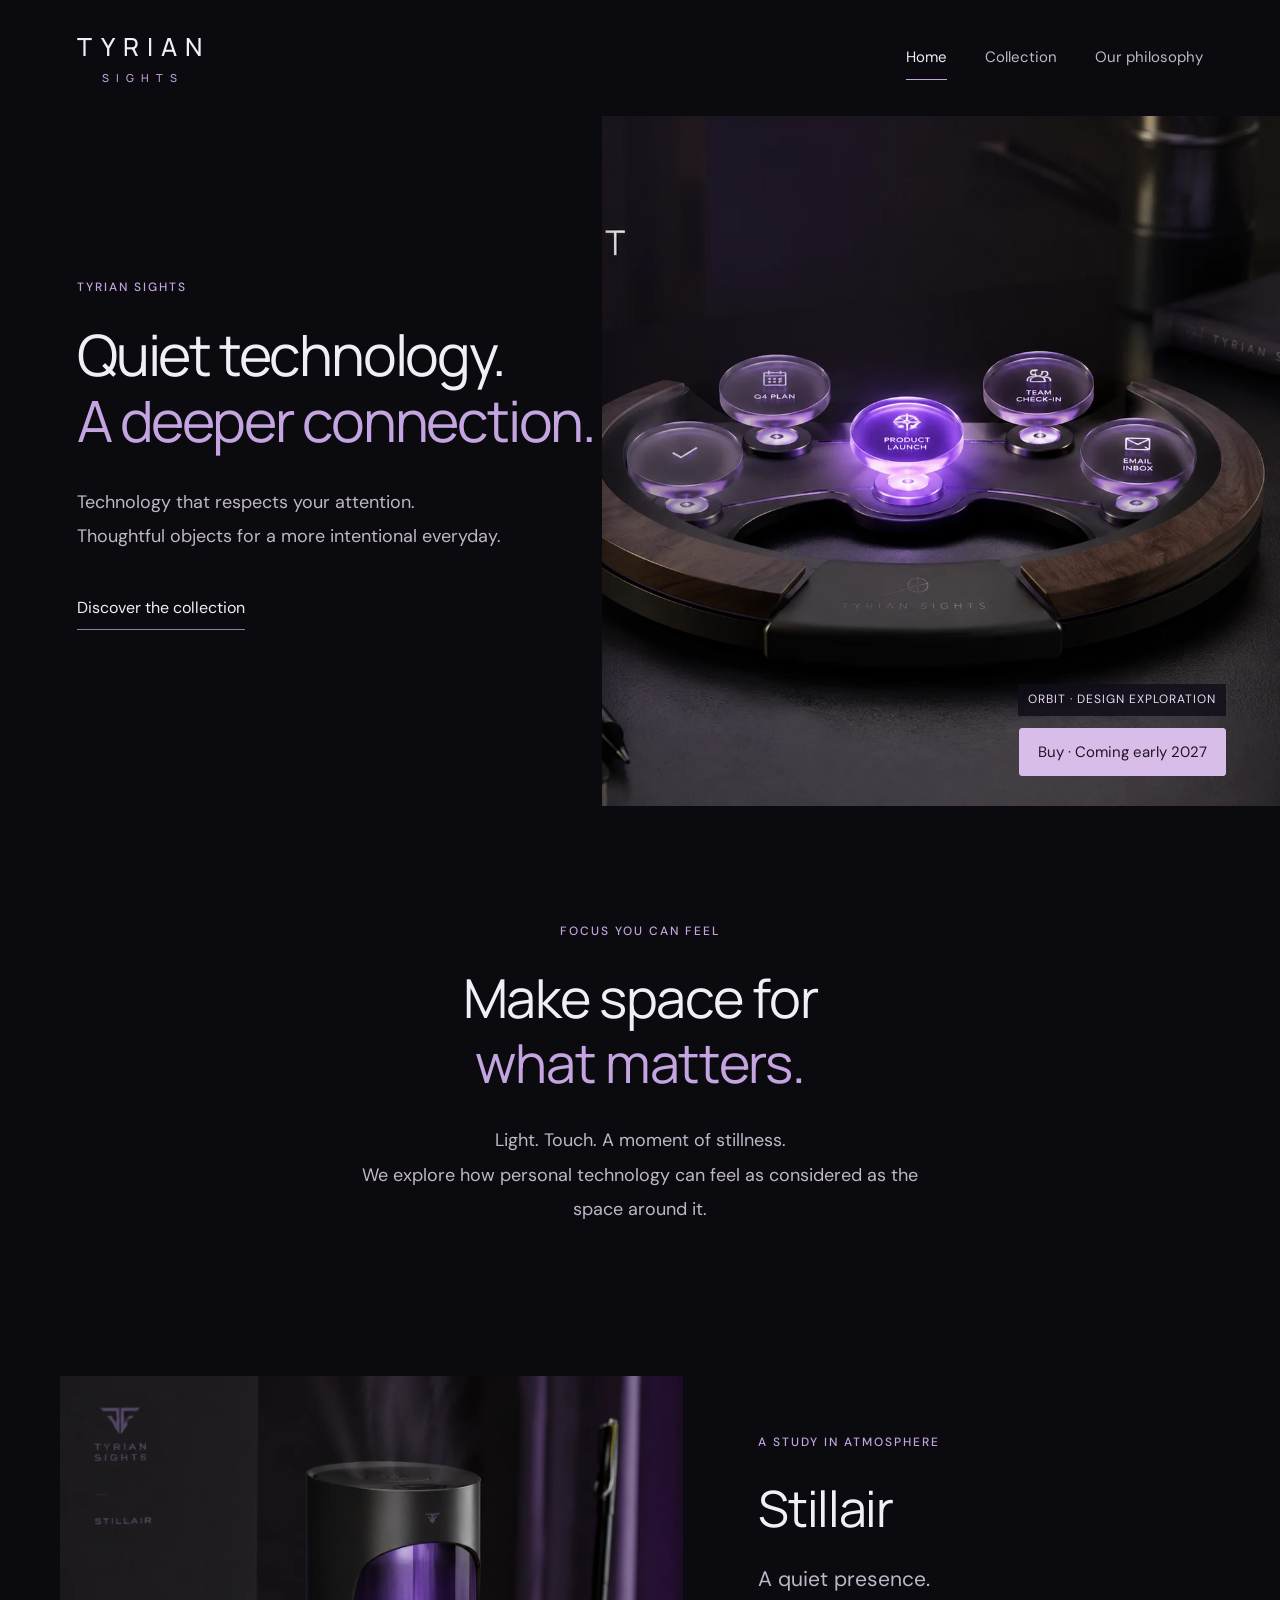
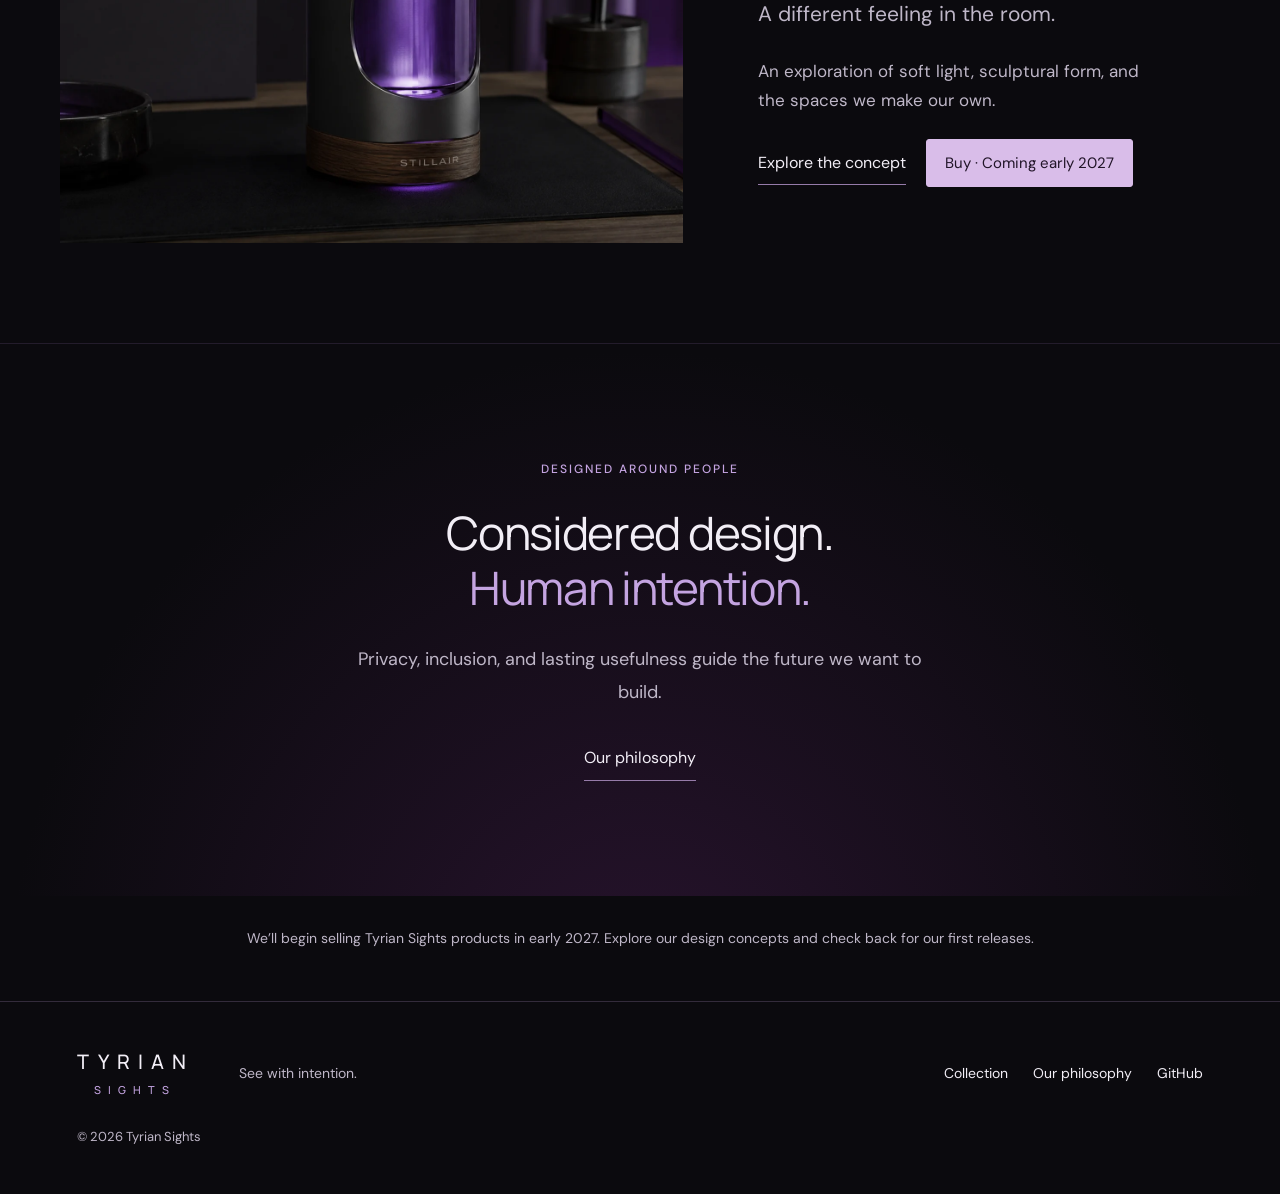
==== commit 141ecc1b: "Show early 2027 sales announcement when visitors click Buy" ====
--- a/docs/index.html
+++ b/docs/index.html
@@ -1,7 +1,7 @@
 <!doctype html>
 <html lang="en"><head><meta charset="utf-8"><meta name="viewport" content="width=device-width,initial-scale=1"><meta name="theme-color" content="#0b0a0e"><title>Tyrian Sights — Technology That Respects Your Attention</title><meta name="description" content="Technology that respects your attention. Explore the Tyrian Sights mission, values, tactile concepts, and planned ecosystem of wearable accessories."><link rel="icon" href="data:image/svg+xml,%3Csvg xmlns='http://www.w3.org/2000/svg' viewBox='0 0 32 32'%3E%3Crect width='32' height='32' rx='8' fill='%2366023c'/%3E%3Cpath d='M7 9h18v4h-7v13h-4V13H7z' fill='%23efe8ff'/%3E%3C/svg%3E"><link rel="stylesheet" href="style.css"><script src="app.js" defer></script></head>
-<body><a class="skip" href="#main">Skip to content</a><header><a class="wordmark" href="index.html" aria-label="Tyrian Sights home">TYRIAN<span>SIGHTS</span></a><button id="menu" aria-controls="navigation" aria-expanded="false">Menu</button><nav id="navigation" aria-label="Main navigation"><a href="index.html" aria-current="page">Home</a><a href="products.html">Collection</a><a href="about.html">Our philosophy</a></nav></header><main id="main"><section class="hero"><div class="hero-copy"><p class="eyebrow">TYRIAN SIGHTS</p><h1>Quiet technology.<br><em>A deeper connection.</em></h1><p class="intro">Technology that respects your attention.<br>Thoughtful objects for a more intentional everyday.</p><a class="text-link" href="products.html">Discover the collection</a></div><div class="hero-art"><img src="assets/orbit.webp" width="1448" height="1086" alt="Orbit concept with softly illuminated violet spheres and dark sculptural wood" fetchpriority="high"><p class="image-caption">ORBIT · DESIGN EXPLORATION</p></div></section>
+<body><a class="skip" href="#main">Skip to content</a><header><a class="wordmark" href="index.html" aria-label="Tyrian Sights home">TYRIAN<span>SIGHTS</span></a><button id="menu" aria-controls="navigation" aria-expanded="false">Menu</button><nav id="navigation" aria-label="Main navigation"><a href="index.html" aria-current="page">Home</a><a href="products.html">Collection</a><a href="about.html">Our philosophy</a></nav></header><main id="main"><section class="hero"><div class="hero-copy"><p class="eyebrow">TYRIAN SIGHTS</p><h1>Quiet technology.<br><em>A deeper connection.</em></h1><p class="intro">Technology that respects your attention.<br>Thoughtful objects for a more intentional everyday.</p><a class="text-link" href="products.html">Discover the collection</a></div><div class="hero-art"><img src="assets/orbit.webp" width="1448" height="1086" alt="Orbit concept with softly illuminated violet spheres and dark sculptural wood" fetchpriority="high"><div class="hero-purchase"><span>ORBIT · DESIGN EXPLORATION</span><button class="buy-button" type="button" data-buy="Orbit" aria-label="Buy Orbit — view availability">Buy · Coming early 2027</button></div></div></section>
 <section class="statement"><p class="eyebrow">FOCUS YOU CAN FEEL</p><h2>Make space for<br><em>what matters.</em></h2><p>Light. Touch. A moment of stillness.<br>We explore how personal technology can feel as considered as the space around it.</p></section>
-<section class="featured section"><div class="featured-image"><button class="image-button" data-product="stillair" aria-label="Explore Stillair concept"><img src="assets/stillair.webp" width="1448" height="1086" alt="Stillair sculptural black cylinder with a soft violet glow" loading="lazy"></button></div><div class="featured-copy"><p class="eyebrow">A STUDY IN ATMOSPHERE</p><h2>Stillair</h2><p>A quiet presence.<br>A different feeling in the room.</p><p class="secondary">An exploration of soft light, sculptural form, and the spaces we make our own.</p><button class="text-link" data-product="stillair">Explore the concept</button></div></section>
+<section class="featured section"><div class="featured-image"><button class="image-button" data-product="stillair" aria-label="Explore Stillair concept"><img src="assets/stillair.webp" width="1448" height="1086" alt="Stillair sculptural black cylinder with a soft violet glow" loading="lazy"></button></div><div class="featured-copy"><p class="eyebrow">A STUDY IN ATMOSPHERE</p><h2>Stillair</h2><p>A quiet presence.<br>A different feeling in the room.</p><p class="secondary">An exploration of soft light, sculptural form, and the spaces we make our own.</p><div class="product-actions"><button class="text-link" data-product="stillair">Explore the concept</button><button class="buy-button" type="button" data-buy="Stillair" aria-label="Buy Stillair — view availability">Buy · Coming early 2027</button></div></div></section>
 <section class="philosophy-teaser section"><p class="eyebrow">DESIGNED AROUND PEOPLE</p><h2>Considered design.<br><em>Human intention.</em></h2><p>Privacy, inclusion, and lasting usefulness guide the future we want to build.</p><a class="text-link" href="about.html">Our philosophy</a></section>
-<p class="concept-note">A collection of design explorations. Products are in development and are not currently available for purchase.</p></main><footer><a class="wordmark" href="index.html">TYRIAN<span>SIGHTS</span></a><p>See with intention.</p><nav aria-label="Footer navigation"><a href="products.html">Collection</a><a href="about.html">Our philosophy</a><a href="https://github.com/TyrianSights" target="_blank" rel="noopener">GitHub</a></nav><span>© <span id="year">2026</span> Tyrian Sights</span></footer><dialog id="concept-dialog" aria-labelledby="dialog-title"><button class="close" aria-label="Close concept details">×</button><img id="dialog-image" alt=""><div class="dialog-copy"><p class="eyebrow">TYRIAN SIGHTS / DESIGN EXPLORATION</p><h2 id="dialog-title"></h2><p id="dialog-description"></p><p class="availability">Concept imagery. Features, materials, and availability remain in development.</p></div></dialog></body></html>+<p class="concept-note">We’ll begin selling Tyrian Sights products in early 2027. Explore our design concepts and check back for our first releases.</p></main><footer><a class="wordmark" href="index.html">TYRIAN<span>SIGHTS</span></a><p>See with intention.</p><nav aria-label="Footer navigation"><a href="products.html">Collection</a><a href="about.html">Our philosophy</a><a href="https://github.com/TyrianSights" target="_blank" rel="noopener">GitHub</a></nav><span>© <span id="year">2026</span> Tyrian Sights</span></footer><dialog id="concept-dialog" aria-labelledby="dialog-title"><button class="close" aria-label="Close concept details">×</button><img id="dialog-image" alt=""><div class="dialog-copy"><p class="eyebrow">TYRIAN SIGHTS / DESIGN EXPLORATION</p><h2 id="dialog-title"></h2><p id="dialog-description"></p><p class="availability">We’ll begin selling Tyrian Sights products in early 2027. Check back for our first releases. Shown products are design concepts; individual availability and specifications will be announced.</p></div></dialog><dialog id="launch-dialog" class="launch-dialog" aria-labelledby="launch-title" aria-describedby="launch-description"><button class="launch-close close" aria-label="Close availability message">×</button><div class="dialog-copy"><p class="eyebrow">SOMETHING THOUGHTFUL IS COMING</p><h2 id="launch-title">Coming early <em>2027.</em></h2><p id="launch-description">We’ll begin selling Tyrian Sights products in early 2027.</p><p>Thank you for your interest. Please check back for our first releases and product availability.</p><button class="launch-dismiss buy-button" type="button">Continue exploring</button></div></dialog></body></html>
--- a/docs/style.css
+++ b/docs/style.css
@@ -3,3 +3,5 @@
 @media(max-width:1000px){header{padding-inline:35px}.hero{min-height:560px;grid-template-columns:1fr 1fr}.hero-copy{padding:60px 0 60px 35px}.hero h1{font-size:45px}.hero-art{min-height:560px}.hero .intro{font-size:17px}.section{padding:65px 35px}.featured{gap:38px}.featured-copy h2{font-size:42px}.page-intro{padding:65px 35px 40px}.mission-grid{gap:40px}.statement{padding:85px 28px}.image-caption{font-size:11px;right:6%}footer{padding-inline:35px}footer p{display:none}}
 @media(max-width:650px){header{min-height:88px;padding:20px;gap:20px;position:relative}.wordmark{font-size:21px}#menu{display:block;border:0;background:none;font-size:16px;min-height:44px}#navigation{display:none;position:absolute;top:88px;left:0;right:0;padding:25px 20px;background:#17121d;border-bottom:1px solid var(--line);z-index:5;font-size:17px}#navigation.open{display:flex;flex-direction:column;gap:16px}#navigation [aria-current]{border-bottom:0;color:var(--accent)}.hero{display:flex;flex-direction:column;min-height:0}.hero-copy{padding:48px 24px 35px;width:100%}.hero h1{font-size:clamp(35px,8.6vw,50px);letter-spacing:-1.3px}.hero .eyebrow{margin-bottom:22px}.hero .intro{font-size:17px;margin:25px 0 18px}.hero .intro br{display:none}.hero-art{width:100%;min-height:0;height:340px}.hero-art img{width:100%;object-position:center;mask-image:linear-gradient(180deg,transparent,black 12%)}.image-caption{font-size:11px;bottom:9px;right:24px}.statement{padding:70px 24px 80px}.statement h2{font-size:40px}.statement>p:last-child{font-size:17px}.statement>p:last-child br{display:none}.section{padding:55px 24px}.featured{grid-template-columns:1fr;gap:35px;padding-top:0}.featured-image img{aspect-ratio:4/3}.featured-copy h2{font-size:42px}.featured-copy>p:not(.eyebrow){font-size:21px;margin:20px 0}.featured-copy .secondary{max-width:45ch}.philosophy-teaser{padding:75px 24px}.philosophy-teaser h2{font-size:36px}.concept-note{font-size:14px;margin:25px auto 35px}.page-intro{padding:45px 24px}.page-intro h1{font-size:42px}.page-intro>p:not(.eyebrow){font-size:18px}.local-nav{gap:12px 23px;font-size:15px}.section h2{font-size:32px}.products,.ecosystem-grid,.mission-grid,.platform{grid-template-columns:1fr}.products{gap:30px}.ecosystem-grid{gap:5px}.mission-grid{gap:30px}.mission-grid p{font-size:17px}.platform{gap:25px;padding-block:30px}.value-row{grid-template-columns:28px 1fr;gap:15px;padding:24px 0}.value-row h3{font-size:20px}.value-row p{font-size:17px}.brand-story>div>p:not(.eyebrow){font-size:17px}.product-meta{display:block}.view{font-size:13px;bottom:12px;right:12px;padding:8px 12px}.badge{font-size:11px;top:12px;left:12px}.filters button{font-size:15px;padding-inline:15px}.studio-footer{display:block}.dialog-copy{padding:24px}.dialog-copy h2{font-size:30px}footer{padding:35px 24px;gap:30px}footer nav{width:100%;margin-left:0;gap:20px;font-size:15px}.eyebrow{font-size:12px;letter-spacing:1.5px}}
 @media(prefers-reduced-motion:reduce){html{scroll-behavior:auto}*,*:before,*:after{transition:none!important}}
+
+.buy-button{display:inline-flex;align-items:center;justify-content:center;min-height:46px;background:#d9bde9;border:1px solid #d9bde9;border-radius:3px;color:#211528;font-size:15px;line-height:1.5;padding:12px 18px;cursor:pointer}.buy-button:hover{background:#e9d6f5}.product-actions{display:flex;flex-wrap:wrap;gap:20px;align-items:center;margin-top:24px}.ecosystem-card .buy-button{margin-top:25px}.product>.buy-button{margin-bottom:24px}.hero-purchase{position:absolute;bottom:30px;right:8%;display:flex;flex-direction:column;align-items:flex-end;gap:12px}.hero-purchase>span{font-size:12px;letter-spacing:1px;color:#ead9f4;background:#100d17ce;padding:5px 10px}.launch-dialog{width:min(580px,92vw)}.launch-dialog .dialog-copy{padding:65px 40px 40px}.launch-dialog h2{font-size:40px}.launch-dialog .eyebrow{font-size:12px}.launch-dialog .buy-button{margin-top:10px}@media(max-width:650px){.hero-purchase{right:24px;bottom:18px}.hero-purchase>span{font-size:11px}.hero-purchase .buy-button{font-size:14px;padding:10px 14px}.launch-dialog .dialog-copy{padding:60px 25px 30px}.launch-dialog h2{font-size:34px}.product-actions{align-items:flex-start;flex-direction:column}}
